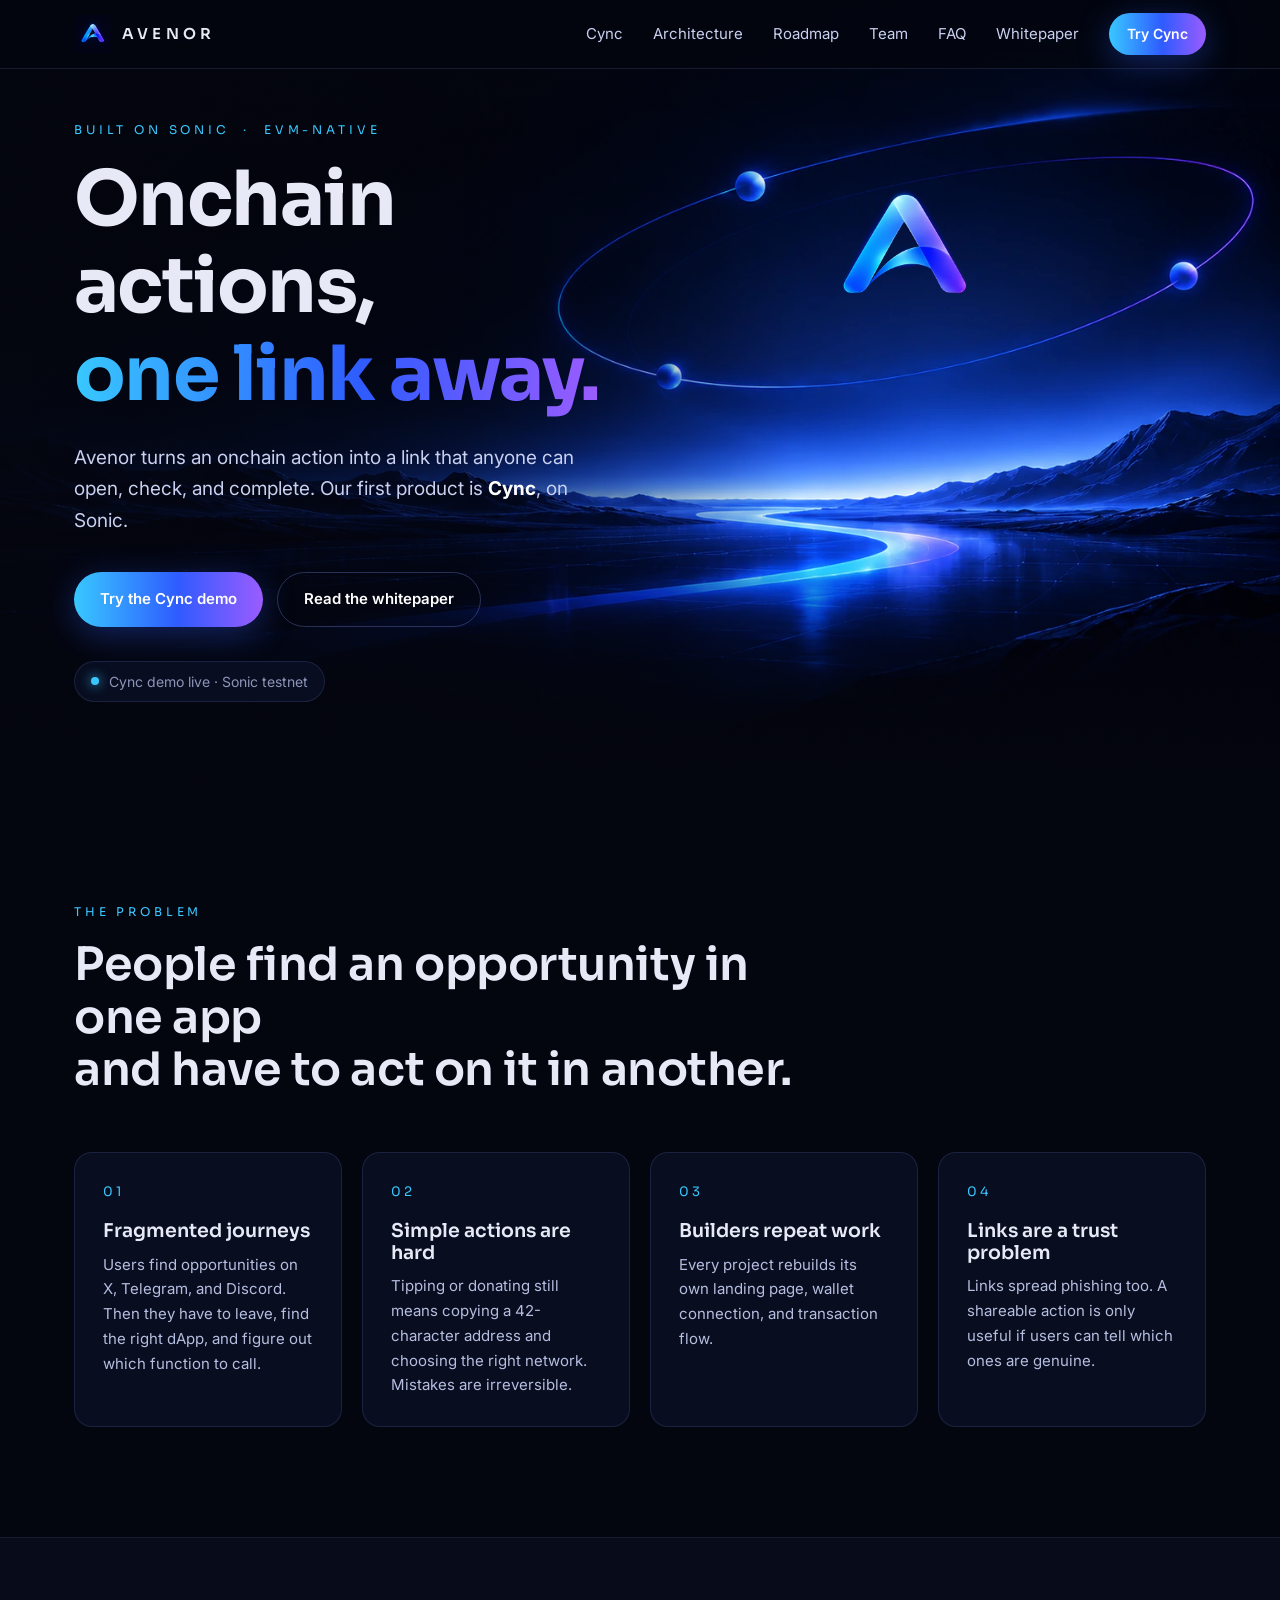
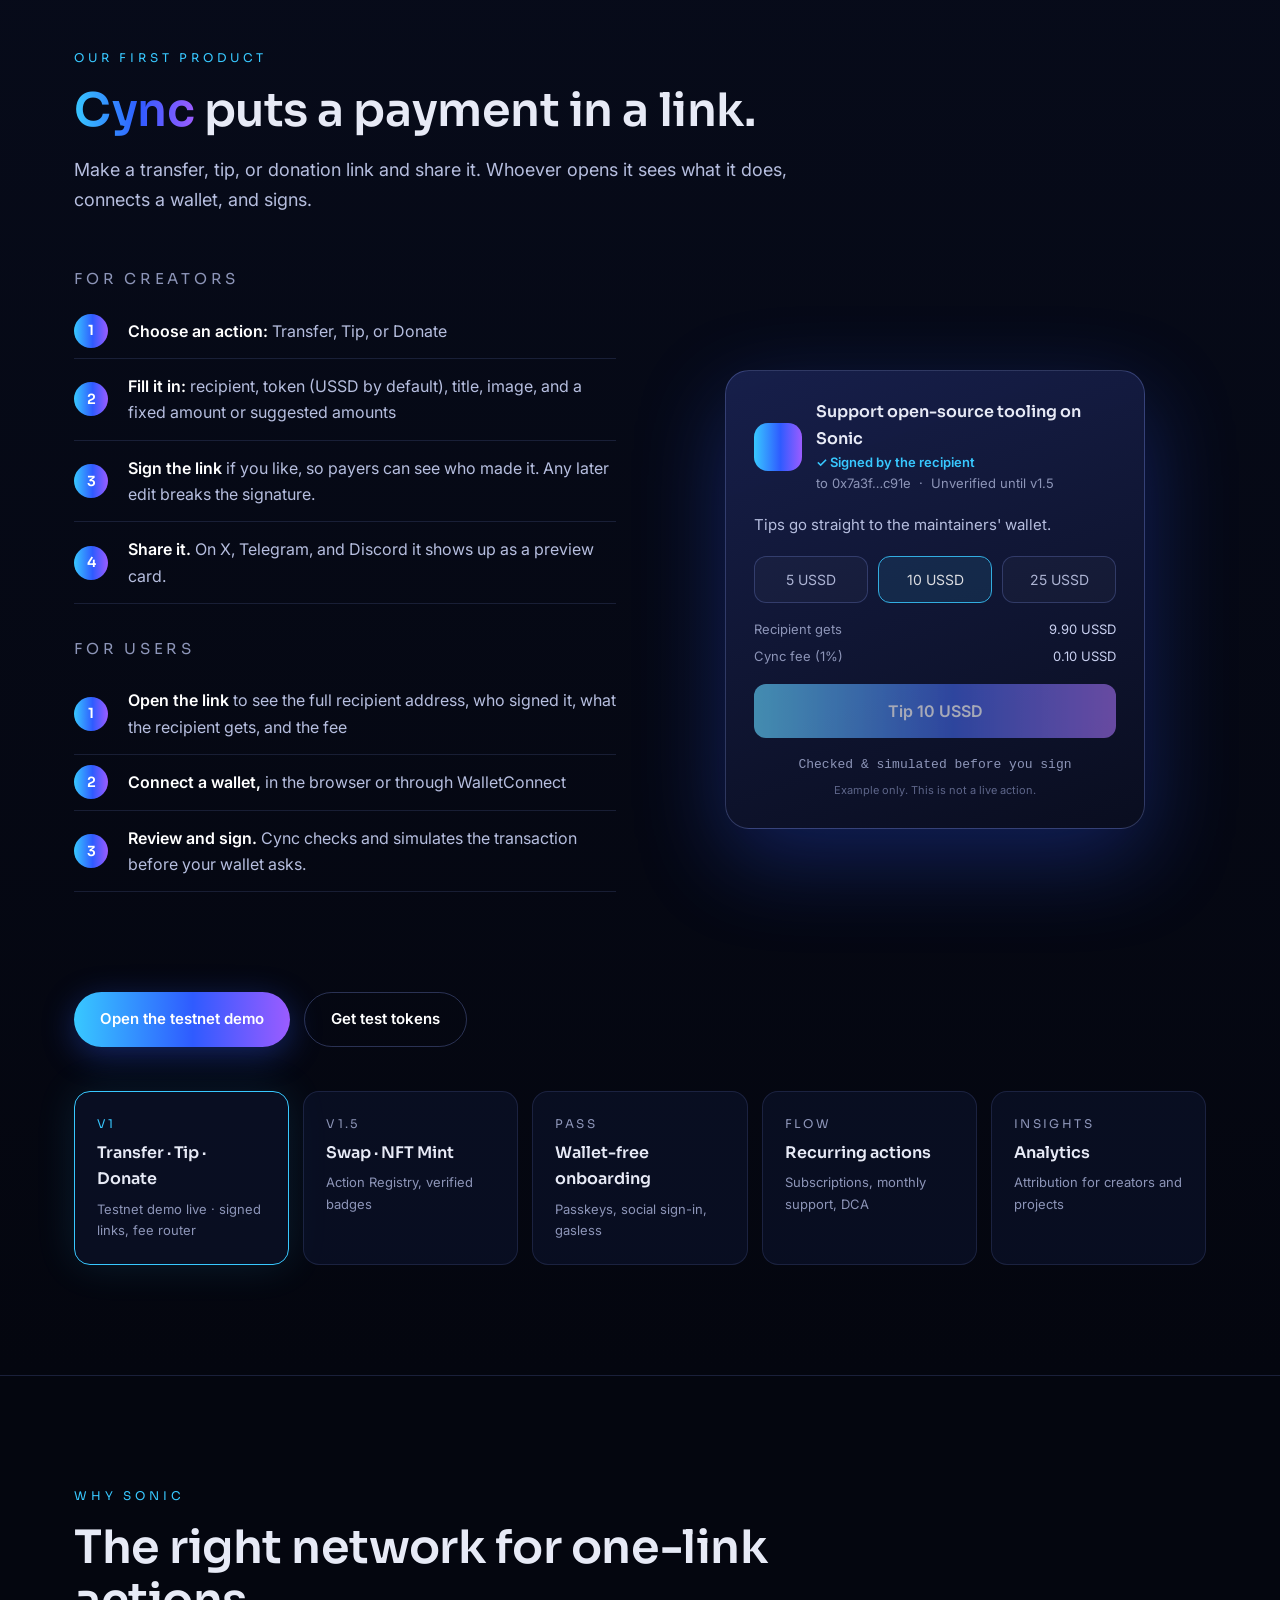
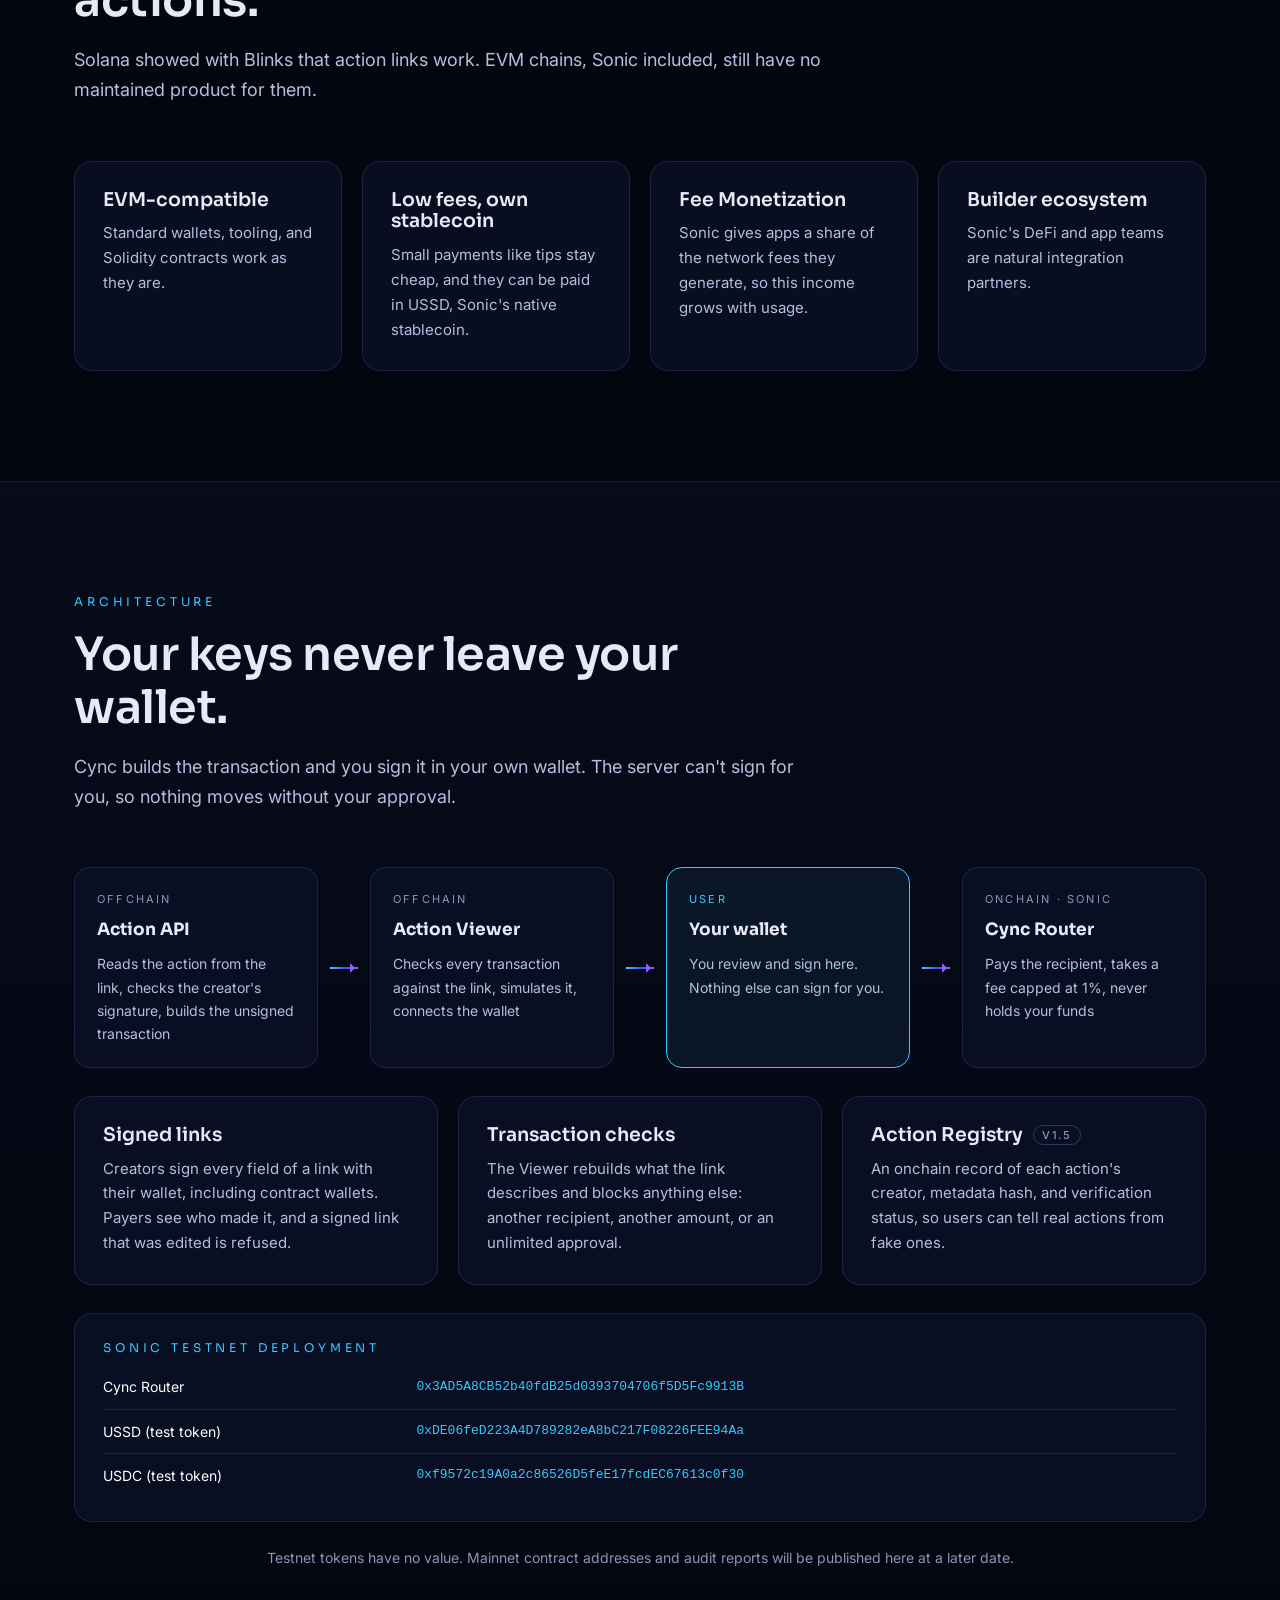
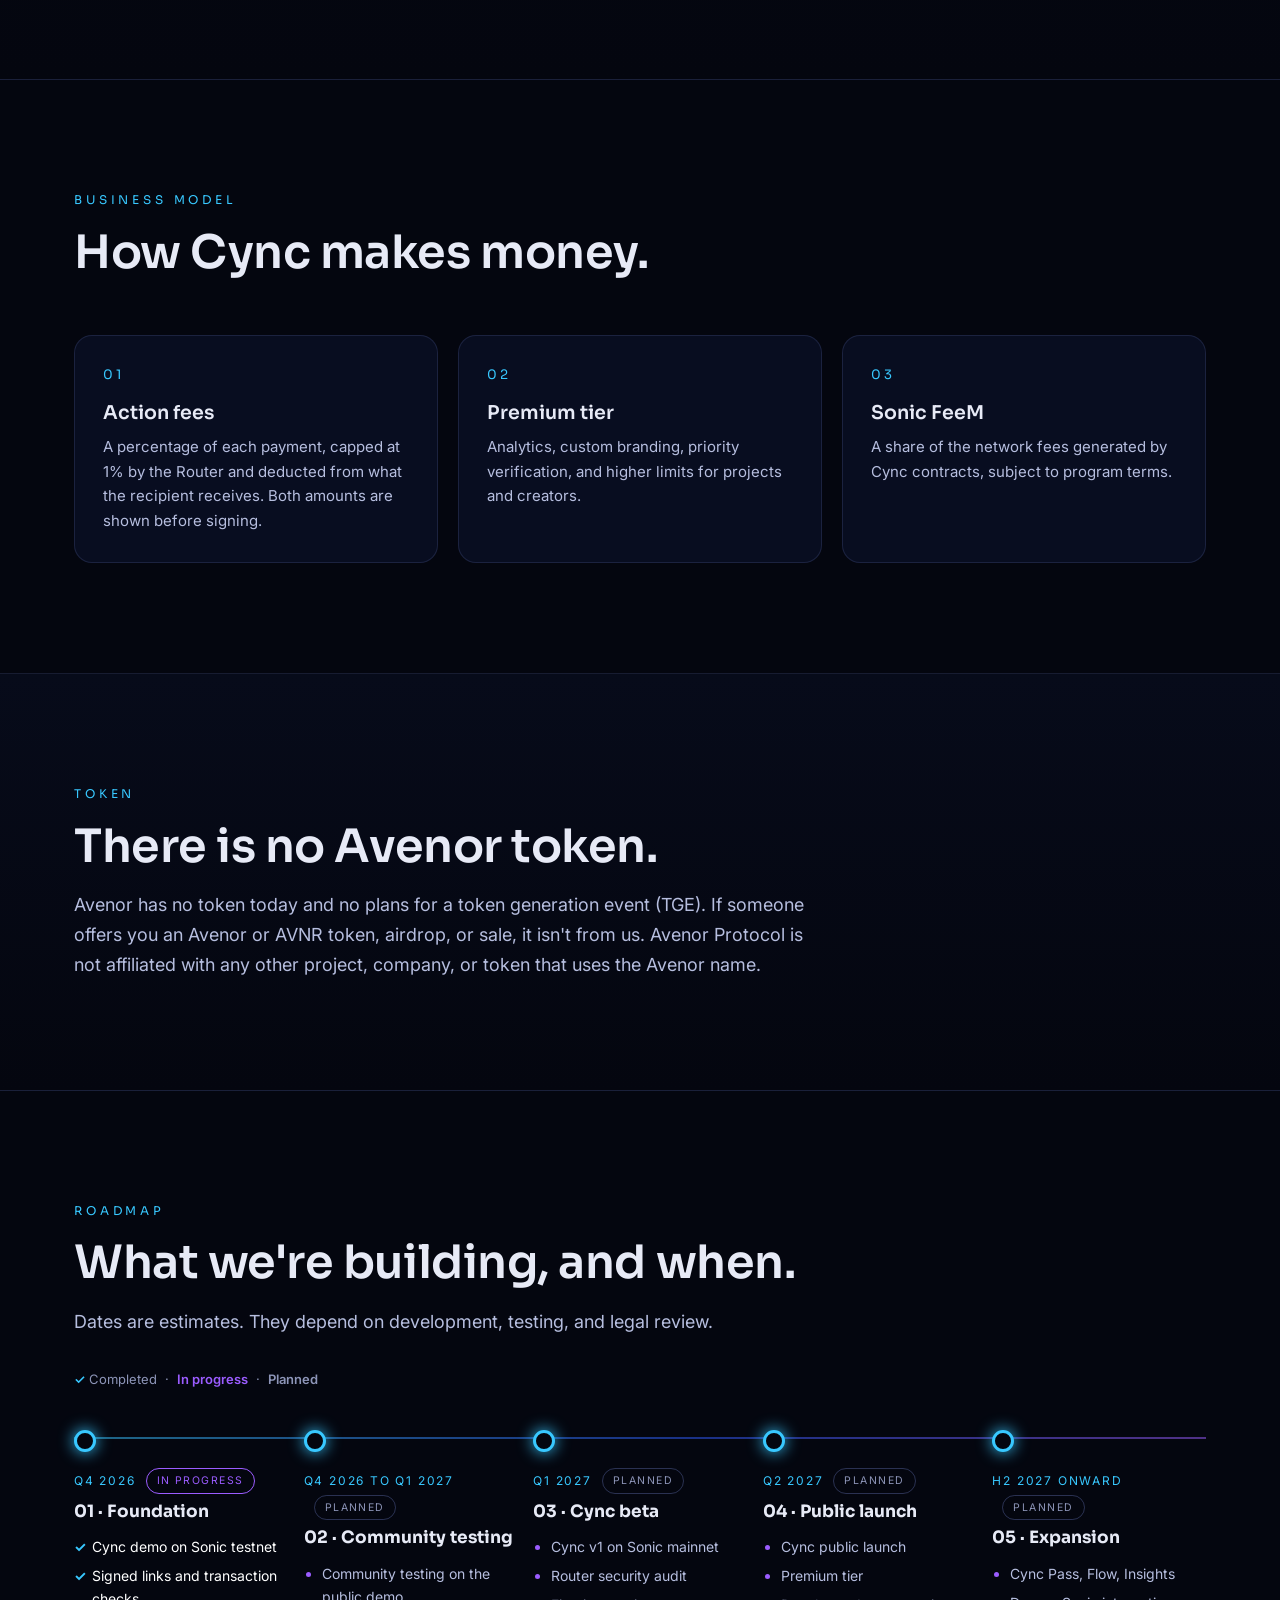
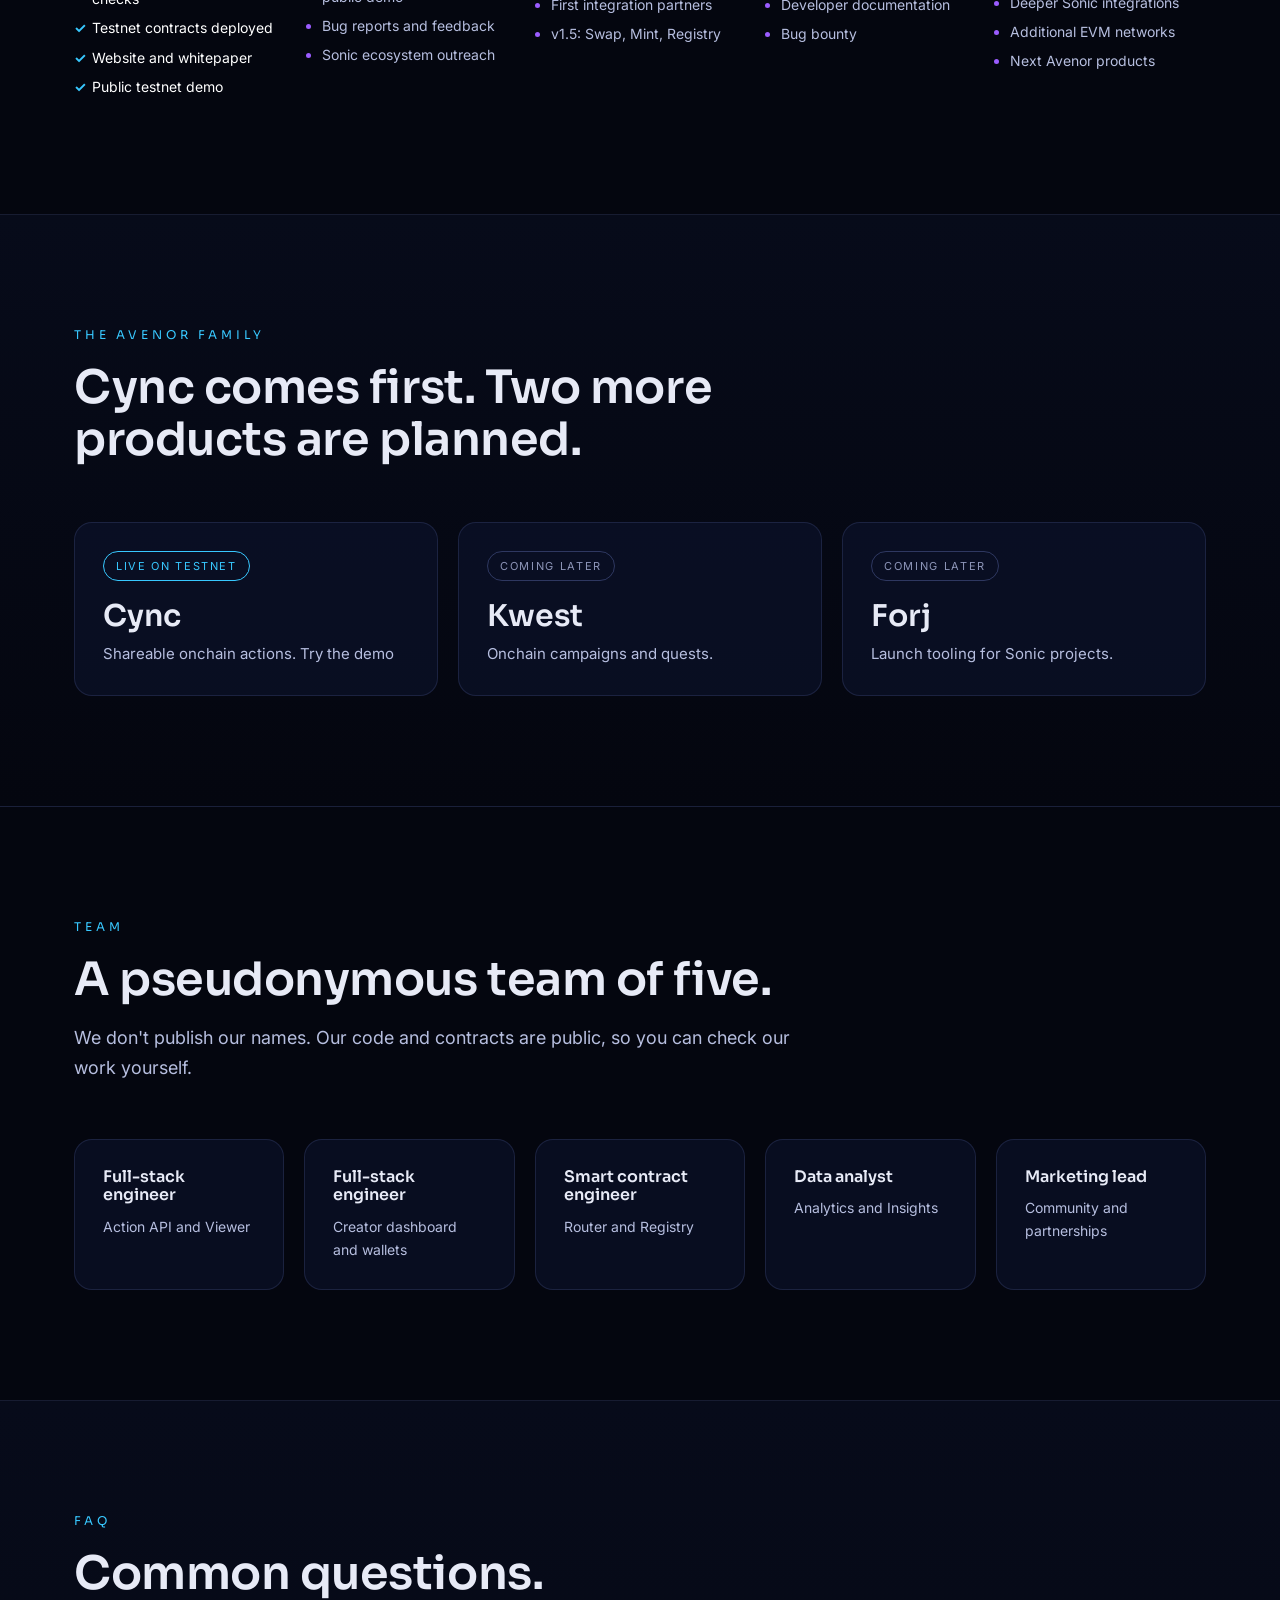
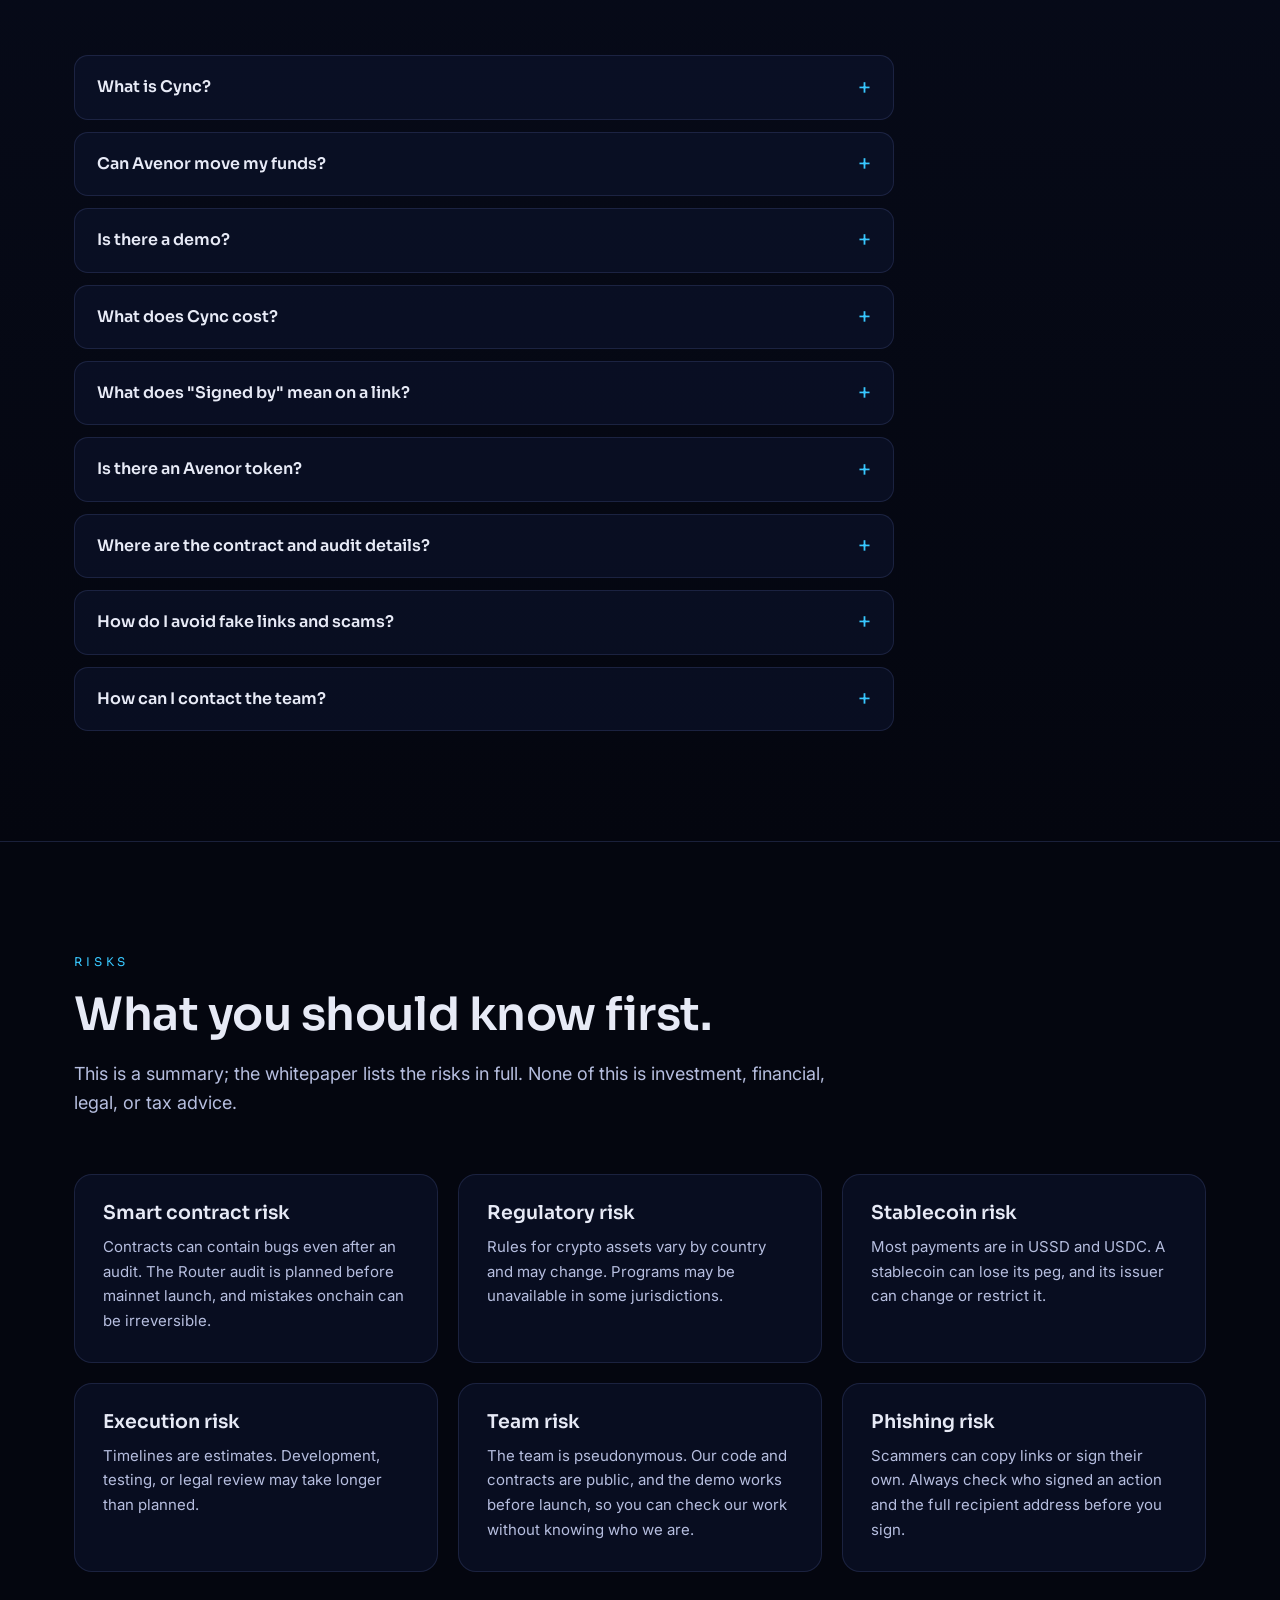
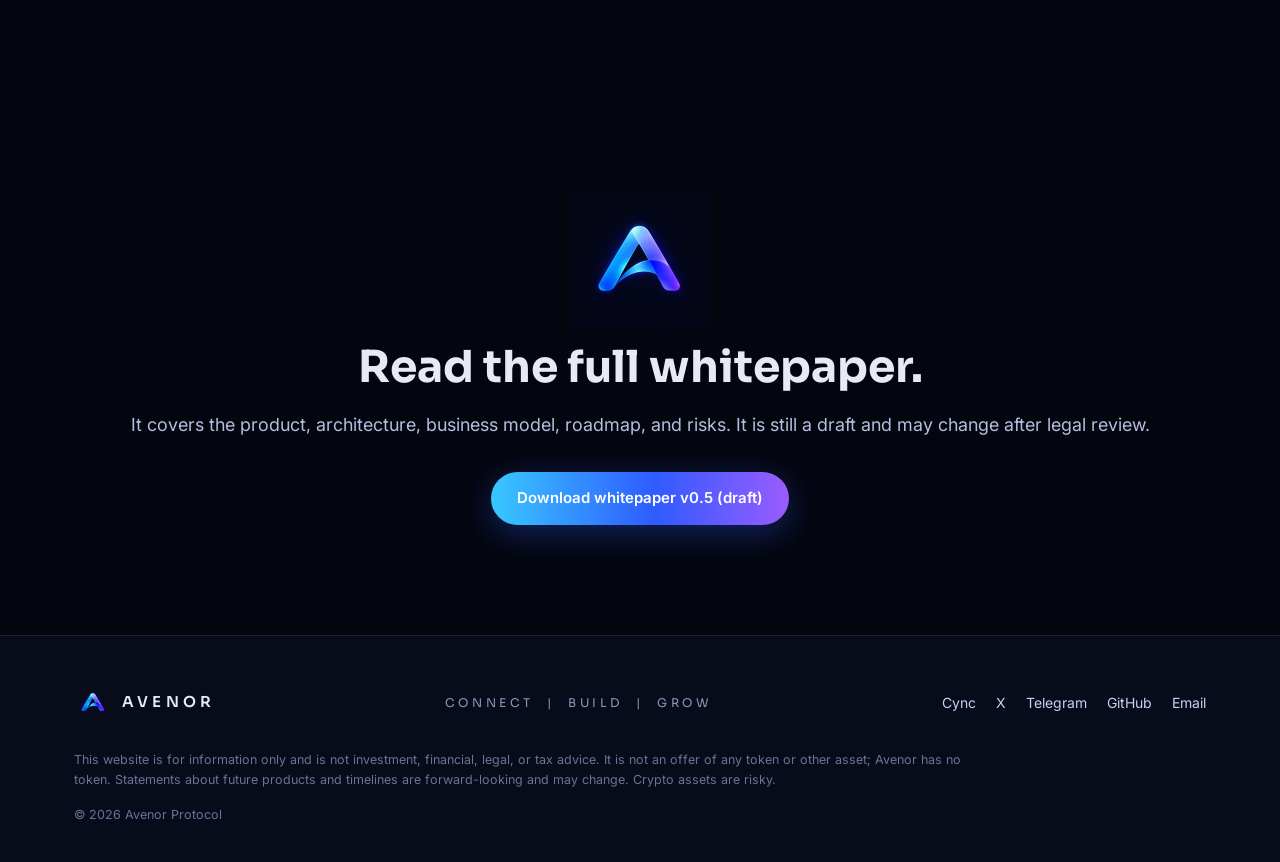
==== index.html @ 6eaa0ea2 "Initial commit" ====
<!doctype html>
<html lang="en">
<head>
<meta charset="utf-8">
<meta name="viewport" content="width=device-width, initial-scale=1">
<title>Avenor Protocol | Onchain actions, one link away</title>
<meta name="description" content="Avenor turns an onchain action into a link that anyone can open, check, and complete. Our first product is Cync, on Sonic.">
<meta property="og:title" content="Avenor Protocol">
<meta property="og:description" content="Onchain actions, one link away. Built on Sonic.">
<meta property="og:image" content="https://avenor-protocol.com/assets/og-banner.jpg">
<meta property="og:image:width" content="1600">
<meta property="og:image:height" content="613">
<meta property="og:url" content="https://avenor-protocol.com/">
<meta property="og:type" content="website">
<link rel="canonical" href="https://avenor-protocol.com/">
<meta name="twitter:card" content="summary_large_image">
<meta name="twitter:image" content="https://avenor-protocol.com/assets/og-banner.jpg">
<meta name="twitter:title" content="Avenor Protocol">
<meta name="twitter:description" content="Onchain actions, one link away. Built on Sonic.">
<meta name="theme-color" content="#04060f">
<!-- Custom domain: avenor-protocol.com (also set in CNAME, robots.txt and sitemap.xml). -->
<link rel="icon" type="image/png" href="assets/favicon.png">
<link rel="apple-touch-icon" href="assets/apple-touch-icon.png">
<link rel="preconnect" href="https://fonts.googleapis.com">
<link rel="preconnect" href="https://fonts.gstatic.com" crossorigin>
<link href="https://fonts.googleapis.com/css2?family=Sora:wght@300;400;600;700&family=Inter:wght@400;500;600&display=swap" rel="stylesheet">
<link rel="stylesheet" href="styles.css">
<script>document.documentElement.classList.add('js')</script>
</head>
<body>

<header class="nav">
  <div class="wrap nav-inner">
    <a href="#top" class="brand"><img src="assets/logo-sm.webp" alt="" width="38" height="38"><span>AVENOR</span></a>
    <button class="nav-toggle" aria-label="Menu" aria-expanded="false"><span></span><span></span></button>
    <nav class="nav-links">
      <a href="#cync">Cync</a>
      <a href="#architecture">Architecture</a>
      <a href="#roadmap">Roadmap</a>
      <a href="#team">Team</a>
      <a href="#faq">FAQ</a>
      <a href="assets/Avenor_Whitepaper_v0.5_DRAFT.pdf" target="_blank" rel="noopener">Whitepaper</a>
      <a href="https://cync.avenor-protocol.com" class="btn btn-sm" target="_blank" rel="noopener">Try Cync</a>
    </nav>
  </div>
</header>

<main id="top">

<!-- Hero -->
<section class="hero">
  <div class="hero-bg" aria-hidden="true">
    <img class="hero-img" src="assets/hero.webp" alt="" width="1672" height="941" fetchpriority="high" decoding="async">
    <img class="hero-logo" src="assets/logo.webp" alt="" width="600" height="600">
  </div>
  <div class="wrap hero-grid">
    <div class="hero-copy reveal">
      <div class="kicker">Built on Sonic &nbsp;·&nbsp; EVM-native</div>
      <h1>Onchain actions,<br><span class="grad">one link away.</span></h1>
      <p class="lead">Avenor turns an onchain action into a link that anyone can open, check, and complete. Our first product is <strong>Cync</strong>, on Sonic.</p>
      <div class="cta">
        <a href="https://cync.avenor-protocol.com" class="btn" target="_blank" rel="noopener">Try the Cync demo</a>
        <a href="assets/Avenor_Whitepaper_v0.5_DRAFT.pdf" class="btn btn-ghost" target="_blank" rel="noopener">Read the whitepaper</a>
      </div>
      <div class="status"><span class="dot"></span>Cync demo live · Sonic testnet</div>
    </div>
  </div>
</section>

<!-- Problem -->
<section class="section" id="problem">
  <div class="wrap">
    <div class="section-head reveal">
      <div class="kicker">The problem</div>
      <h2>People find an opportunity in one app<br>and have to act on it in another.</h2>
    </div>
    <div class="grid-4">
      <article class="card reveal"><div class="num">01</div><h3>Fragmented journeys</h3><p>Users find opportunities on X, Telegram, and Discord. Then they have to leave, find the right dApp, and figure out which function to call.</p></article>
      <article class="card reveal"><div class="num">02</div><h3>Simple actions are hard</h3><p>Tipping or donating still means copying a 42-character address and choosing the right network. Mistakes are irreversible.</p></article>
      <article class="card reveal"><div class="num">03</div><h3>Builders repeat work</h3><p>Every project rebuilds its own landing page, wallet connection, and transaction flow.</p></article>
      <article class="card reveal"><div class="num">04</div><h3>Links are a trust problem</h3><p>Links spread phishing too. A shareable action is only useful if users can tell which ones are genuine.</p></article>
    </div>
  </div>
</section>

<!-- Cync -->
<section class="section section-alt" id="cync">
  <div class="wrap">
    <div class="section-head reveal">
      <div class="kicker">Our first product</div>
      <h2><span class="grad">Cync</span> puts a payment in a link.</h2>
      <p class="sub">Make a transfer, tip, or donation link and share it. Whoever opens it sees what it does, connects a wallet, and signs.</p>
    </div>

    <div class="cync-grid">
      <div class="steps reveal">
        <h3 class="steps-title">For creators</h3>
        <ol>
          <li><b>Choose an action:</b> Transfer, Tip, or Donate</li>
          <li><b>Fill it in:</b> recipient, token (USSD by default), title, image, and a fixed amount or suggested amounts</li>
          <li><b>Sign the link</b> if you like, so payers can see who made it. Any later edit breaks the signature.</li>
          <li><b>Share it.</b> On X, Telegram, and Discord it shows up as a preview card.</li>
        </ol>
        <h3 class="steps-title">For users</h3>
        <ol>
          <li><b>Open the link</b> to see the full recipient address, who signed it, what the recipient gets, and the fee</li>
          <li><b>Connect a wallet,</b> in the browser or through WalletConnect</li>
          <li><b>Review and sign.</b> Cync checks and simulates the transaction before your wallet asks.</li>
        </ol>
      </div>

      <div class="action-card reveal" aria-label="Example Cync action">
        <div class="ac-top">
          <div class="ac-avatar"></div>
          <div><div class="ac-name">Support open-source tooling on Sonic</div><div class="ac-by"><span class="badge">✓ Signed by the recipient</span><br>to 0x7a3f…c91e &nbsp;·&nbsp; Unverified until v1.5</div></div>
        </div>
        <p class="ac-desc">Tips go straight to the maintainers' wallet.</p>
        <div class="ac-amounts"><button type="button" disabled>5 USSD</button><button type="button" class="on" disabled>10 USSD</button><button type="button" disabled>25 USSD</button></div>
        <dl class="ac-review"><dt>Recipient gets</dt><dd>9.90 USSD</dd><dt>Cync fee (1%)</dt><dd>0.10 USSD</dd></dl>
        <div class="ac-sign" aria-disabled="true">Tip 10 USSD</div>
        <div class="ac-link">Checked &amp; simulated before you sign</div>
        <div class="ac-note">Example only. This is not a live action.</div>
      </div>
    </div>

    <div class="cta reveal" style="margin:36px 0 44px">
      <a href="https://cync.avenor-protocol.com" class="btn" target="_blank" rel="noopener">Open the testnet demo</a>
      <a href="https://cync.avenor-protocol.com/faucet" class="btn btn-ghost" target="_blank" rel="noopener">Get test tokens</a>
    </div>

    <div class="phases reveal">
      <div class="phase now"><span>v1</span><b>Transfer · Tip · Donate</b><small>Testnet demo live · signed links, fee router</small></div>
      <div class="phase"><span>v1.5</span><b>Swap · NFT Mint</b><small>Action Registry, verified badges</small></div>
      <div class="phase"><span>Pass</span><b>Wallet-free onboarding</b><small>Passkeys, social sign-in, gasless</small></div>
      <div class="phase"><span>Flow</span><b>Recurring actions</b><small>Subscriptions, monthly support, DCA</small></div>
      <div class="phase"><span>Insights</span><b>Analytics</b><small>Attribution for creators and projects</small></div>
    </div>
  </div>
</section>

<!-- Why Sonic -->
<section class="section" id="sonic">
  <div class="wrap">
    <div class="section-head reveal">
      <div class="kicker">Why Sonic</div>
      <h2>The right network for one-link actions.</h2>
      <p class="sub">Solana showed with Blinks that action links work. EVM chains, Sonic included, still have no maintained product for them.</p>
    </div>
    <div class="grid-4">
      <article class="card reveal"><h3>EVM-compatible</h3><p>Standard wallets, tooling, and Solidity contracts work as they are.</p></article>
      <article class="card reveal"><h3>Low fees, own stablecoin</h3><p>Small payments like tips stay cheap, and they can be paid in USSD, Sonic's native stablecoin.</p></article>
      <article class="card reveal"><h3>Fee Monetization</h3><p>Sonic gives apps a share of the network fees they generate, so this income grows with usage.</p></article>
      <article class="card reveal"><h3>Builder ecosystem</h3><p>Sonic's DeFi and app teams are natural integration partners.</p></article>
    </div>
  </div>
</section>

<!-- Architecture -->
<section class="section section-alt" id="architecture">
  <div class="wrap">
    <div class="section-head reveal">
      <div class="kicker">Architecture</div>
      <h2>Your keys never leave your wallet.</h2>
      <p class="sub">Cync builds the transaction and you sign it in your own wallet. The server can't sign for you, so nothing moves without your approval.</p>
    </div>

    <div class="flow reveal">
      <div class="node"><small>Offchain</small><b>Action API</b><p>Reads the action from the link, checks the creator's signature, builds the unsigned transaction</p></div>
      <div class="arrow"></div>
      <div class="node"><small>Offchain</small><b>Action Viewer</b><p>Checks every transaction against the link, simulates it, connects the wallet</p></div>
      <div class="arrow"></div>
      <div class="node node-user"><small>User</small><b>Your wallet</b><p>You review and sign here. Nothing else can sign for you.</p></div>
      <div class="arrow"></div>
      <div class="node"><small>Onchain · Sonic</small><b>Cync Router</b><p>Pays the recipient, takes a fee capped at 1%, never holds your funds</p></div>
    </div>

    <div class="grid-3">
      <article class="card reveal"><h3>Signed links</h3><p>Creators sign every field of a link with their wallet, including contract wallets. Payers see who made it, and a signed link that was edited is refused.</p></article>
      <article class="card reveal"><h3>Transaction checks</h3><p>The Viewer rebuilds what the link describes and blocks anything else: another recipient, another amount, or an unlimited approval.</p></article>
      <article class="card reveal"><h3>Action Registry <small class="soon">v1.5</small></h3><p>An onchain record of each action's creator, metadata hash, and verification status, so users can tell real actions from fake ones.</p></article>
    </div>

    <div class="deploy reveal">
      <div class="kicker">Sonic testnet deployment</div>
      <table>
        <tbody>
          <tr><td>Cync Router</td><td><a href="https://testnet.sonicscan.org/address/0x3AD5A8CB52b40fdB25d0393704706f5D5Fc9913B" target="_blank" rel="noopener">0x3AD5A8CB52b40fdB25d0393704706f5D5Fc9913B</a></td></tr>
          <tr><td>USSD (test token)</td><td><a href="https://testnet.sonicscan.org/address/0xDE06feD223A4D789282eA8bC217F08226FEE94Aa" target="_blank" rel="noopener">0xDE06feD223A4D789282eA8bC217F08226FEE94Aa</a></td></tr>
          <tr><td>USDC (test token)</td><td><a href="https://testnet.sonicscan.org/address/0xf9572c19A0a2c86526D5feE17fcdEC67613c0f30" target="_blank" rel="noopener">0xf9572c19A0a2c86526D5feE17fcdEC67613c0f30</a></td></tr>
        </tbody>
      </table>
    </div>
    <p class="note reveal">Testnet tokens have no value. Mainnet contract addresses and audit reports will be published here at a later date.</p>
  </div>
</section>

<!-- Business model -->
<section class="section" id="model">
  <div class="wrap">
    <div class="section-head reveal">
      <div class="kicker">Business model</div>
      <h2>How Cync makes money.</h2>
    </div>
    <div class="grid-3">
      <article class="card reveal"><div class="num">01</div><h3>Action fees</h3><p>A percentage of each payment, capped at 1% by the Router and deducted from what the recipient receives. Both amounts are shown before signing.</p></article>
      <article class="card reveal"><div class="num">02</div><h3>Premium tier</h3><p>Analytics, custom branding, priority verification, and higher limits for projects and creators.</p></article>
      <article class="card reveal"><div class="num">03</div><h3>Sonic FeeM</h3><p>A share of the network fees generated by Cync contracts, subject to program terms.</p></article>
    </div>
  </div>
</section>

<!-- Token -->
<section class="section section-alt" id="token">
  <div class="wrap">
    <div class="section-head reveal">
      <div class="kicker">Token</div>
      <h2>There is no Avenor token.</h2>
      <p class="sub">Avenor has no token today and no plans for a token generation event (TGE). If someone offers you an Avenor or AVNR token, airdrop, or sale, it isn't from us. Avenor Protocol is not affiliated with any other project, company, or token that uses the Avenor name.</p>
    </div>
  </div>
</section>

<!-- Roadmap -->
<section class="section" id="roadmap">
  <div class="wrap">
    <div class="section-head reveal">
      <div class="kicker">Roadmap</div>
      <h2>What we're building, and when.</h2>
      <p class="sub">Dates are estimates. They depend on development, testing, and legal review.</p>
    </div>
    <p class="legend reveal"><b class="lg-done">✓</b> Completed &nbsp;·&nbsp; <b class="lg-active">In progress</b> &nbsp;·&nbsp; <b>Planned</b></p>
    <div class="timeline">
      <div class="tl reveal"><span class="tl-q">Q4 2026</span><span class="tl-state is-active">In progress</span><h3>01 · Foundation</h3><ul><li class="done">Cync demo on Sonic testnet<span class="sr"> (completed)</span></li><li class="done">Signed links and transaction checks<span class="sr"> (completed)</span></li><li class="done">Testnet contracts deployed<span class="sr"> (completed)</span></li><li class="done">Website and whitepaper<span class="sr"> (completed)</span></li><li class="done">Public testnet demo<span class="sr"> (completed)</span></li></ul></div>
      <div class="tl reveal"><span class="tl-q">Q4 2026 to Q1 2027</span><span class="tl-state">Planned</span><h3>02 · Community testing</h3><ul><li>Community testing on the public demo</li><li>Bug reports and feedback</li><li>Sonic ecosystem outreach</li></ul></div>
      <div class="tl reveal"><span class="tl-q">Q1 2027</span><span class="tl-state">Planned</span><h3>03 · Cync beta</h3><ul><li>Cync v1 on Sonic mainnet</li><li>Router security audit</li><li>First integration partners</li><li>v1.5: Swap, Mint, Registry</li></ul></div>
      <div class="tl reveal"><span class="tl-q">Q2 2027</span><span class="tl-state">Planned</span><h3>04 · Public launch</h3><ul><li>Cync public launch</li><li>Premium tier</li><li>Developer documentation</li><li>Bug bounty</li></ul></div>
      <div class="tl reveal"><span class="tl-q">H2 2027 onward</span><span class="tl-state">Planned</span><h3>05 · Expansion</h3><ul><li>Cync Pass, Flow, Insights</li><li>Deeper Sonic integrations</li><li>Additional EVM networks</li><li>Next Avenor products</li></ul></div>
    </div>
  </div>
</section>

<!-- Future products -->
<section class="section section-alt" id="products">
  <div class="wrap">
    <div class="section-head reveal">
      <div class="kicker">The Avenor family</div>
      <h2>Cync comes first. Two more products are planned.</h2>
    </div>
    <div class="grid-3">
      <article class="card product reveal"><span class="tag tag-live">Live on testnet</span><h3>Cync</h3><p>Shareable onchain actions. <a href="https://cync.avenor-protocol.com" target="_blank" rel="noopener">Try the demo</a></p></article>
      <article class="card product reveal"><span class="tag">Coming later</span><h3>Kwest</h3><p>Onchain campaigns and quests.</p></article>
      <article class="card product reveal"><span class="tag">Coming later</span><h3>Forj</h3><p>Launch tooling for Sonic projects.</p></article>
    </div>
  </div>
</section>

<!-- Team -->
<section class="section" id="team">
  <div class="wrap">
    <div class="section-head reveal">
      <div class="kicker">Team</div>
      <h2>A pseudonymous team of five.</h2>
      <p class="sub">We don't publish our names. Our code and contracts are public, so you can check our work yourself.</p>
    </div>
    <div class="grid-5">
      <article class="card role reveal"><h3>Full-stack engineer</h3><p>Action API and Viewer</p></article>
      <article class="card role reveal"><h3>Full-stack engineer</h3><p>Creator dashboard and wallets</p></article>
      <article class="card role reveal"><h3>Smart contract engineer</h3><p>Router and Registry</p></article>
      <article class="card role reveal"><h3>Data analyst</h3><p>Analytics and Insights</p></article>
      <article class="card role reveal"><h3>Marketing lead</h3><p>Community and partnerships</p></article>
    </div>
  </div>
</section>

<!-- FAQ -->
<section class="section section-alt" id="faq">
  <div class="wrap">
    <div class="section-head reveal">
      <div class="kicker">FAQ</div>
      <h2>Common questions.</h2>
    </div>
    <div class="faq reveal">
      <details><summary>What is Cync?</summary><p>Cync turns a transfer, tip, or donation into a single link. Whoever opens it sees what it does, connects a wallet, and signs.</p></details>
      <details><summary>Can Avenor move my funds?</summary><p>No. The Action API only builds an unsigned transaction. You sign it in your own wallet after reviewing it, and nothing else can sign for you. Always read what your wallet shows.</p></details>
      <details><summary>Is there a demo?</summary><p>Yes. The Cync demo is live on Sonic testnet at <a href="https://cync.avenor-protocol.com" target="_blank" rel="noopener">cync.avenor-protocol.com</a>. Get free test tokens from its <a href="https://cync.avenor-protocol.com/faucet" target="_blank" rel="noopener">faucet page</a>; you also need a little testnet S for gas. Testnet tokens have no real value.</p></details>
      <details><summary>What does Cync cost?</summary><p>A percentage of each payment, capped at 1% by the Cync Router. The payer pays the amount shown, and the fee comes out of what the recipient receives. You see both numbers before you sign. The testnet demo charges 1%, and we'll publish the mainnet rate before launch.</p></details>
      <details><summary>What does "Signed by" mean on a link?</summary><p>The creator signed the link with their wallet. You can see which address made it, and any edit to the link breaks the signature. It tells you who made the link, though, and nothing about whether they're trustworthy. Every link is marked "Unverified" until the Action Registry arrives in v1.5, so always check the recipient address.</p></details>
      <details><summary>Is there an Avenor token?</summary><p>No. Avenor has no token and no plans for a token generation event (TGE). Treat any token, airdrop, or sale that claims to be Avenor's as a scam.</p></details>
      <details><summary>Where are the contract and audit details?</summary><p>The testnet addresses are in the Architecture section above. We'll publish mainnet addresses and audit reports here once the contracts are deployed and audited.</p></details>
      <details><summary>How do I avoid fake links and scams?</summary><p>Only trust links shared from our official channels: this website (avenor-protocol.com), the Cync demo (cync.avenor-protocol.com), <a href="https://x.com/Avenor_Protocol" target="_blank" rel="noopener">X</a>, <a href="https://t.me/avenor_protocol" target="_blank" rel="noopener">Telegram</a>, and <a href="https://github.com/avenor-protocol" target="_blank" rel="noopener">GitHub</a>. We will never ask for your seed phrase or private keys.</p></details>
      <details><summary>How can I contact the team?</summary><p>Email <a href="mailto:avenor.protocol@gmail.com">avenor.protocol@gmail.com</a> or message us on Telegram.</p></details>
    </div>
  </div>
</section>

<!-- Risks -->
<section class="section" id="risks">
  <div class="wrap">
    <div class="section-head reveal">
      <div class="kicker">Risks</div>
      <h2>What you should know first.</h2>
      <p class="sub">This is a summary; the whitepaper lists the risks in full. None of this is investment, financial, legal, or tax advice.</p>
    </div>
    <div class="grid-3">
      <article class="card reveal"><h3>Smart contract risk</h3><p>Contracts can contain bugs even after an audit. The Router audit is planned before mainnet launch, and mistakes onchain can be irreversible.</p></article>
      <article class="card reveal"><h3>Regulatory risk</h3><p>Rules for crypto assets vary by country and may change. Programs may be unavailable in some jurisdictions.</p></article>
      <article class="card reveal"><h3>Stablecoin risk</h3><p>Most payments are in USSD and USDC. A stablecoin can lose its peg, and its issuer can change or restrict it.</p></article>
      <article class="card reveal"><h3>Execution risk</h3><p>Timelines are estimates. Development, testing, or legal review may take longer than planned.</p></article>
      <article class="card reveal"><h3>Team risk</h3><p>The team is pseudonymous. Our code and contracts are public, and the demo works before launch, so you can check our work without knowing who we are.</p></article>
      <article class="card reveal"><h3>Phishing risk</h3><p>Scammers can copy links or sign their own. Always check who signed an action and the full recipient address before you sign.</p></article>
    </div>
  </div>
</section>

<!-- CTA -->
<section class="section final">
  <div class="wrap final-inner reveal">
    <img src="assets/logo-sm.webp" alt="" width="140" height="140" loading="lazy">
    <h2>Read the full whitepaper.</h2>
    <p class="sub">It covers the product, architecture, business model, roadmap, and risks. It is still a draft and may change after legal review.</p>
    <a href="assets/Avenor_Whitepaper_v0.5_DRAFT.pdf" class="btn" target="_blank" rel="noopener">Download whitepaper v0.5 (draft)</a>
  </div>
</section>

</main>

<footer class="footer">
  <div class="wrap">
    <div class="foot-top">
      <a href="#top" class="brand"><img src="assets/logo-sm.webp" alt="" width="38" height="38" loading="lazy"><span>AVENOR</span></a>
      <div class="motto">CONNECT &nbsp;|&nbsp; BUILD &nbsp;|&nbsp; GROW</div>
      <div class="socials">
        <a href="https://cync.avenor-protocol.com" target="_blank" rel="noopener" aria-label="Cync demo">Cync</a>
        <a href="https://x.com/Avenor_Protocol" target="_blank" rel="noopener" aria-label="X (Twitter)">X</a>
        <a href="https://t.me/avenor_protocol" target="_blank" rel="noopener" aria-label="Telegram">Telegram</a>
        <a href="https://github.com/avenor-protocol" target="_blank" rel="noopener" aria-label="GitHub">GitHub</a>
        <a href="mailto:avenor.protocol@gmail.com" aria-label="Email">Email</a>
      </div>
    </div>
    <p class="legal">This website is for information only and is not investment, financial, legal, or tax advice. It is not an offer of any token or other asset; Avenor has no token. Statements about future products and timelines are forward-looking and may change. Crypto assets are risky.</p>
    <p class="copy">© 2026 Avenor Protocol</p>
  </div>
</footer>

<script src="main.js"></script>
</body>
</html>
---- styles.css ----
:root {
  --bg: #04060f;
  --bg-2: #070b1a;
  --panel: rgba(14, 20, 48, .55);
  --line: rgba(140, 160, 255, .14);
  --line-2: rgba(140, 160, 255, .28);
  --ink: #e7eaf6;
  --muted: #8d95b8;
  --cyan: #38c8ff;
  --blue: #2f5bff;
  --violet: #9b5cff;
  --grad: linear-gradient(90deg, var(--cyan), var(--blue) 55%, var(--violet));
  --radius: 18px;
  --wrap: 1180px;
}

* { box-sizing: border-box; }
html { scroll-behavior: smooth; }
body {
  margin: 0;
  background: var(--bg);
  color: var(--ink);
  font: 16px/1.65 Inter, "Segoe UI", system-ui, sans-serif;
  -webkit-font-smoothing: antialiased;
  overflow-x: hidden;
}
img { max-width: 100%; height: auto; display: block; }
a { color: inherit; text-decoration: none; }
h1, h2, h3 { font-family: Sora, Inter, sans-serif; line-height: 1.15; margin: 0; }
p { margin: 0; }

.wrap { max-width: var(--wrap); margin: 0 auto; padding: 0 24px; }
.grad { background: var(--grad); -webkit-background-clip: text; background-clip: text; color: transparent; }
.kicker { font-family: Sora, sans-serif; font-size: 12px; letter-spacing: .32em; text-transform: uppercase; color: var(--cyan); margin-bottom: 16px; }

/* Buttons */
.btn {
  display: inline-flex; align-items: center; justify-content: center;
  padding: 14px 26px; border-radius: 999px; font-weight: 600; font-size: 15px;
  background: var(--grad); color: #fff;
  box-shadow: 0 8px 32px rgba(47, 91, 255, .35);
  transition: transform .2s, box-shadow .2s;
}
.btn:hover { transform: translateY(-2px); box-shadow: 0 12px 40px rgba(47, 91, 255, .5); }
.btn-ghost { background: transparent; border: 1px solid var(--line-2); box-shadow: none; }
.btn-ghost:hover { border-color: var(--cyan); box-shadow: none; }
.btn-sm { padding: 9px 18px; font-size: 14px; }

/* Nav */
.nav {
  position: fixed; inset: 0 0 auto; z-index: 50;
  background: rgba(4, 6, 15, .7); backdrop-filter: blur(14px); -webkit-backdrop-filter: blur(14px);
  border-bottom: 1px solid var(--line);
}
.nav-inner { display: flex; align-items: center; justify-content: space-between; height: 68px; }
.brand { display: flex; align-items: center; gap: 10px; font-family: Sora, sans-serif; font-weight: 600; letter-spacing: .28em; font-size: 15px; }
.brand img { width: 38px; height: 38px; mix-blend-mode: lighten; }
.nav-links { display: flex; align-items: center; gap: 30px; font-size: 15px; color: #c9d0f0; }
.nav-links a:not(.btn):hover { color: #fff; }
.nav-toggle { display: none; background: none; border: 0; padding: 8px; cursor: pointer; }
.nav-toggle span { display: block; width: 24px; height: 2px; background: #fff; margin: 6px 0; transition: .2s; }

/* Hero */
.hero { position: relative; display: flex; align-items: center; min-height: clamp(640px, 56.25vw, 900px); padding: 120px 0 90px; overflow: hidden; background: var(--bg); }
/* Full-bleed background art: 16:9 box anchored right, never narrower than the hero */
.hero-bg { position: absolute; top: 0; right: 0; height: 100%; min-width: 100%; aspect-ratio: 16 / 9; }
.hero-img { width: 100%; height: 100%; object-fit: cover; object-position: right top; }
/* Logo sits in the centre of the orbit drawn in the artwork */
.hero-logo { position: absolute; left: 73.4%; top: 31.5%; width: 15%; transform: translate(-50%, -50%); mix-blend-mode: lighten; animation: float 6s ease-in-out infinite; }
/* Darken the left for readable text; fade the bottom into the page */
.hero::after {
  content: ""; position: absolute; inset: 0; pointer-events: none;
  background:
    linear-gradient(90deg, rgba(4, 6, 15, .88) 0, rgba(4, 6, 15, .55) 36%, rgba(4, 6, 15, 0) 62%),
    linear-gradient(180deg, rgba(4, 6, 15, .6) 0, rgba(4, 6, 15, 0) 20%, rgba(4, 6, 15, 0) 72%, var(--bg) 100%);
}
.hero-grid { position: relative; z-index: 1; width: 100%; display: grid; grid-template-columns: minmax(0, 620px); }
.hero h1 { font-size: clamp(42px, 6.2vw, 76px); font-weight: 700; letter-spacing: -.02em; }
.lead { margin-top: 24px; font-size: 19px; color: #c9d0f0; max-width: 540px; }
.lead strong { color: #fff; }
.cta { display: flex; flex-wrap: wrap; gap: 14px; margin-top: 36px; }
.status { display: inline-flex; align-items: center; gap: 10px; margin-top: 34px; font-size: 14px; color: var(--muted); border: 1px solid var(--line); border-radius: 999px; padding: 8px 16px; background: var(--panel); }
.dot { width: 8px; height: 8px; border-radius: 50%; background: var(--cyan); box-shadow: 0 0 12px var(--cyan); animation: pulse 2s infinite; }
@keyframes pulse { 50% { opacity: .35; } }

@keyframes float { 50% { transform: translate(-50%, calc(-50% - 10px)); } }

/* Sections */
.section { padding: 110px 0; position: relative; }
.section-alt { background: linear-gradient(180deg, var(--bg-2), var(--bg)); border-top: 1px solid var(--line); border-bottom: 1px solid var(--line); }
.section-head { max-width: 760px; margin-bottom: 56px; }
.section-head h2 { font-size: clamp(30px, 4vw, 46px); font-weight: 600; letter-spacing: -.01em; }
.sub { margin-top: 18px; font-size: 18px; color: #b6bedf; }

.grid-3, .grid-4, .grid-5 { display: grid; gap: 20px; }
.grid-3 { grid-template-columns: repeat(3, 1fr); }
.grid-4 { grid-template-columns: repeat(4, 1fr); }
.grid-5 { grid-template-columns: repeat(5, 1fr); }

.card {
  background: var(--panel); border: 1px solid var(--line); border-radius: var(--radius);
  padding: 28px; transition: border-color .25s, transform .25s;
}
.card:hover { border-color: var(--line-2); transform: translateY(-3px); }
.card h3 { font-size: 19px; font-weight: 600; margin-bottom: 10px; }
.card p { color: #b6bedf; font-size: 15px; }
.num { font-family: Sora, sans-serif; font-size: 13px; color: var(--cyan); letter-spacing: .2em; margin-bottom: 18px; }

/* Cync */
.cync-grid { display: grid; grid-template-columns: 1fr 1fr; gap: 48px; align-items: center; margin-bottom: 64px; }
.steps-title { font-size: 15px; letter-spacing: .25em; text-transform: uppercase; color: var(--muted); margin: 0 0 16px; font-weight: 400; }
.steps ol { list-style: none; counter-reset: s; padding: 0; margin: 0 0 36px; }
.steps li { counter-increment: s; position: relative; padding: 14px 0 14px 54px; border-bottom: 1px solid var(--line); color: #b6bedf; }
.steps li b { color: #fff; font-weight: 600; }
.steps li::before {
  content: counter(s); position: absolute; left: 0; top: 50%; transform: translateY(-50%);
  width: 34px; height: 34px; border-radius: 50%; display: grid; place-items: center;
  font-family: Sora, sans-serif; font-size: 14px; font-weight: 600; background: var(--grad); color: #fff;
}

.action-card {
  max-width: 420px; margin: 0 auto; width: 100%; padding: 28px; border-radius: 24px;
  background: linear-gradient(160deg, rgba(25, 34, 80, .9), rgba(10, 14, 32, .95));
  border: 1px solid var(--line-2); box-shadow: 0 30px 90px rgba(47, 91, 255, .3);
}
.ac-top { display: flex; gap: 14px; align-items: center; }
.ac-avatar { flex: none; width: 48px; height: 48px; border-radius: 14px; background: var(--grad); }
.ac-name { font-family: Sora, sans-serif; font-weight: 600; }
.ac-by { font-size: 13px; color: var(--muted); }
.badge { color: var(--cyan); font-weight: 600; }
.ac-desc { margin: 18px 0; color: #b6bedf; font-size: 15px; }
.ac-amounts { display: grid; grid-template-columns: repeat(3, 1fr); gap: 10px; }
.ac-amounts button { font: inherit; font-size: 14px; color: #c9d0f0; padding: 11px 0; border-radius: 12px; border: 1px solid var(--line-2); background: rgba(255, 255, 255, .03); cursor: default; }
.ac-amounts .on { border-color: var(--cyan); color: #fff; background: rgba(56, 200, 255, .12); }
.ac-review { display: grid; grid-template-columns: 1fr auto; gap: 6px 12px; margin: 16px 0 0; font-size: 13px; }
.ac-review dt { color: var(--muted); }
.ac-review dd { margin: 0; color: #c9d0f0; text-align: right; }
.ac-sign { margin-top: 16px; text-align: center; padding: 14px; border-radius: 12px; background: var(--grad); font-weight: 600; }
.ac-link { margin-top: 16px; font-size: 13px; color: var(--muted); text-align: center; font-family: ui-monospace, Consolas, monospace; }
.ac-note { margin-top: 6px; font-size: 11px; color: #5d6589; text-align: center; }

.phases { display: grid; grid-template-columns: repeat(5, 1fr); gap: 14px; }
.phase { padding: 22px; border-radius: 16px; border: 1px solid var(--line); background: var(--panel); display: flex; flex-direction: column; gap: 6px; }
.phase span { font-family: Sora, sans-serif; font-size: 12px; letter-spacing: .2em; text-transform: uppercase; color: var(--muted); }
.phase b { font-family: Sora, sans-serif; font-size: 16px; font-weight: 600; }
.phase small { color: var(--muted); font-size: 13px; }
.phase.now { border-color: var(--cyan); box-shadow: 0 0 40px rgba(56, 200, 255, .12); }
.phase.now span { color: var(--cyan); }

/* Architecture */
.flow { display: grid; grid-template-columns: 1fr auto 1fr auto 1fr auto 1fr; align-items: stretch; gap: 12px; margin-bottom: 28px; }
.node { padding: 22px; border-radius: 16px; border: 1px solid var(--line); background: var(--panel); }
.node small { display: block; font-size: 11px; letter-spacing: .2em; text-transform: uppercase; color: var(--muted); margin-bottom: 8px; }
.node b { display: block; font-family: Sora, sans-serif; font-size: 17px; margin-bottom: 8px; }
.node p { font-size: 14px; color: #b6bedf; }
.node-user { border-color: var(--cyan); background: rgba(56, 200, 255, .07); }
.node-user small { color: var(--cyan); }
.arrow { align-self: center; width: 28px; height: 2px; background: var(--grad); position: relative; }
.arrow::after { content: ""; position: absolute; right: -2px; top: -4px; border: 5px solid transparent; border-left-color: var(--violet); }

.soon { font-family: Inter, sans-serif; font-size: 11px; font-weight: 500; letter-spacing: .15em; text-transform: uppercase; color: var(--muted); border: 1px solid var(--line-2); border-radius: 999px; padding: 2px 8px; margin-left: 6px; vertical-align: middle; }

/* Testnet deployment */
.deploy { margin-top: 28px; padding: 24px 28px; border-radius: var(--radius); border: 1px solid var(--line); background: var(--panel); }
.deploy .kicker { margin-bottom: 8px; }
.deploy table { width: 100%; border-collapse: collapse; font-size: 14px; }
.deploy td { padding: 10px 16px 10px 0; border-bottom: 1px solid var(--line); color: #b6bedf; }
.deploy tr:last-child td { border-bottom: 0; }
.deploy td:first-child { color: #fff; white-space: nowrap; }
.deploy td:last-child { padding-right: 0; font-family: ui-monospace, Consolas, monospace; font-size: 13px; overflow-wrap: anywhere; }
.deploy a { color: var(--cyan); }
.deploy a:hover { text-decoration: underline; text-underline-offset: 3px; }

/* Token notice */
#token .section-head { margin-bottom: 0; }

/* Roadmap */
.timeline { display: grid; grid-template-columns: repeat(5, 1fr); gap: 16px; position: relative; }
.timeline::before { content: ""; position: absolute; left: 0; right: 0; top: 11px; height: 2px; background: var(--grad); opacity: .5; }
.tl { position: relative; padding-top: 40px; }
.tl::before { content: ""; position: absolute; top: 4px; left: 0; width: 16px; height: 16px; border-radius: 50%; background: var(--bg); border: 3px solid var(--cyan); box-shadow: 0 0 16px var(--cyan); }
.tl-q { font-size: 12px; letter-spacing: .15em; color: var(--cyan); text-transform: uppercase; }
.tl h3 { font-size: 17px; margin: 8px 0 14px; }
.tl ul { margin: 0; padding-left: 18px; color: #b6bedf; font-size: 14px; }
.tl li { margin-bottom: 6px; }
.tl li::marker { color: var(--violet); }

/* Products */
.product h3 { font-size: 30px; margin: 18px 0 8px; }
.tag { display: inline-block; font-size: 11px; letter-spacing: .15em; text-transform: uppercase; padding: 5px 12px; border-radius: 999px; border: 1px solid var(--line-2); color: var(--muted); }
.tag-live { color: var(--cyan); border-color: var(--cyan); }

/* Team */
.role h3 { font-size: 16px; }
.role p { font-size: 14px; }

/* Final CTA */
.final { text-align: center; }
.final-inner { display: flex; flex-direction: column; align-items: center; }
.final img { width: 140px; mix-blend-mode: lighten; margin-bottom: 10px; }
.final h2 { font-size: clamp(30px, 4vw, 44px); }
.final .btn { margin-top: 32px; }

/* Footer */
.footer { border-top: 1px solid var(--line); padding: 48px 0 36px; background: var(--bg-2); }
.foot-top { display: flex; align-items: center; justify-content: space-between; gap: 24px; flex-wrap: wrap; margin-bottom: 28px; }
.motto { font-family: Sora, sans-serif; letter-spacing: .3em; font-size: 12px; color: var(--muted); }
.socials { display: flex; gap: 20px; font-size: 14px; color: #c9d0f0; }
.socials a:hover { color: var(--cyan); }
.legal { font-size: 12.5px; color: #6b7397; max-width: 900px; }
.copy { margin-top: 14px; font-size: 12.5px; color: #6b7397; }

/* Reveal on scroll (only when JS is running) */
.js .reveal { opacity: 0; transform: translateY(24px); transition: opacity .7s ease, transform .7s ease; }
.js .reveal.in { opacity: 1; transform: none; }
@media (prefers-reduced-motion: reduce) {
  .js .reveal { opacity: 1; transform: none; transition: none; }
  .hero-logo, .dot { animation: none; }
  html { scroll-behavior: auto; }
}

/* Responsive */
@media (max-width: 1024px) {
  .grid-4 { grid-template-columns: repeat(2, 1fr); }
  .grid-5 { grid-template-columns: repeat(3, 1fr); }
  .phases { grid-template-columns: repeat(3, 1fr); }
  .timeline { grid-template-columns: 1fr; gap: 0; }
  .timeline::before { left: 7px; right: auto; top: 0; bottom: 0; width: 2px; height: auto; background: linear-gradient(180deg, var(--cyan), var(--violet)); }
  .tl { padding: 0 0 32px 40px; }
  .tl::before { top: 2px; }
  .flow { grid-template-columns: 1fr; }
  .arrow { width: 2px; height: 22px; justify-self: center; background: linear-gradient(180deg, var(--cyan), var(--violet)); }
  .arrow::after { right: -4px; top: auto; bottom: -8px; border-left-color: transparent; border-top-color: var(--violet); }
}

@media (max-width: 820px) {
  .nav-toggle { display: block; }
  .nav-links {
    position: absolute; top: 68px; left: 0; right: 0; flex-direction: column; align-items: stretch; gap: 0;
    background: rgba(4, 6, 15, .97); border-bottom: 1px solid var(--line); padding: 8px 24px 24px;
    display: none;
  }
  .nav-links a { padding: 14px 0; border-bottom: 1px solid var(--line); }
  .nav-links .btn { margin-top: 16px; border: 0; }
  .nav.open .nav-links { display: flex; }
  .nav.open .nav-toggle span:first-child { transform: translateY(4px) rotate(45deg); }
  .nav.open .nav-toggle span:last-child { transform: translateY(-4px) rotate(-45deg); }

  .hero { display: flex; flex-direction: column; align-items: stretch; min-height: 0; padding: 100px 0 0; }
  .hero::after { display: none; }
  .hero-grid, .cync-grid { grid-template-columns: 1fr; }
  .hero-bg { position: relative; order: 2; height: auto; width: 100%; min-width: 0; margin-top: 28px; }
  .hero-bg::after { content: ""; position: absolute; inset: 0; background: linear-gradient(180deg, var(--bg) 0, rgba(4, 6, 15, 0) 28%, rgba(4, 6, 15, 0) 70%, var(--bg) 100%); }
  .hero-logo { width: 20%; z-index: 1; }
  .grid-3 { grid-template-columns: 1fr; }
  .grid-5 { grid-template-columns: repeat(2, 1fr); }
  .phases { grid-template-columns: 1fr 1fr; }
  .section { padding: 80px 0; }
  .deploy { padding: 20px; }
  .deploy td { display: block; padding: 0; border: 0; }
  .deploy tr { display: block; padding: 10px 0; border-bottom: 1px solid var(--line); }
  .deploy tr:last-child { border-bottom: 0; }
}

@media (max-width: 520px) {
  .wrap { padding: 0 16px; }
  .grid-4, .grid-5, .phases { grid-template-columns: 1fr; }
  .lead, .sub { font-size: 16px; }
}

/* ---- Additions: disabled example, roadmap status, FAQ, risks ---- */
.sr { position: absolute; width: 1px; height: 1px; overflow: hidden; clip: rect(0 0 0 0); white-space: nowrap; }
.note { margin-top: 24px; font-size: 14px; color: var(--muted); text-align: center; }

/* Example card is a preview only */
.action-card { user-select: none; }
.ac-amounts button:disabled { cursor: not-allowed; opacity: .85; }
.ac-sign[aria-disabled="true"] { cursor: not-allowed; opacity: .7; filter: saturate(.7); }

/* Roadmap status */
.legend { margin: -24px 0 36px; font-size: 13px; color: var(--muted); }
.legend b { font-weight: 600; }
.lg-done { color: var(--cyan); }
.lg-active { color: var(--violet); }
.tl-state { display: inline-block; margin-left: 10px; font-size: 10.5px; letter-spacing: .14em; text-transform: uppercase; padding: 3px 10px; border-radius: 999px; border: 1px solid var(--line-2); color: var(--muted); vertical-align: middle; }
.tl-state.is-active { color: var(--violet); border-color: var(--violet); }
.tl li.done { list-style: none; position: relative; margin-left: -18px; padding-left: 18px; color: #fff; }
.tl li.done::before { content: "✓"; position: absolute; left: 0; color: var(--cyan); font-weight: 700; }

/* FAQ */
.faq { max-width: 820px; display: grid; gap: 12px; }
.faq details { background: var(--panel); border: 1px solid var(--line); border-radius: 14px; padding: 0 22px; transition: border-color .25s; }
.faq details[open] { border-color: var(--line-2); }
.faq summary { cursor: pointer; list-style: none; padding: 18px 28px 18px 0; font-family: Sora, sans-serif; font-weight: 600; font-size: 16px; position: relative; }
.faq summary::-webkit-details-marker { display: none; }
.faq summary::after { content: "+"; position: absolute; right: 0; top: 50%; transform: translateY(-50%); color: var(--cyan); font-size: 22px; font-weight: 400; }
.faq details[open] summary::after { content: "\2212"; }
.faq summary:focus-visible { outline: 2px solid var(--cyan); outline-offset: 4px; border-radius: 6px; }
.faq details p { padding: 0 0 20px; color: #b6bedf; font-size: 15px; }
.faq details a { color: var(--cyan); text-decoration: underline; text-underline-offset: 3px; }

@media (max-width: 820px) { .legend { margin-top: -16px; } }
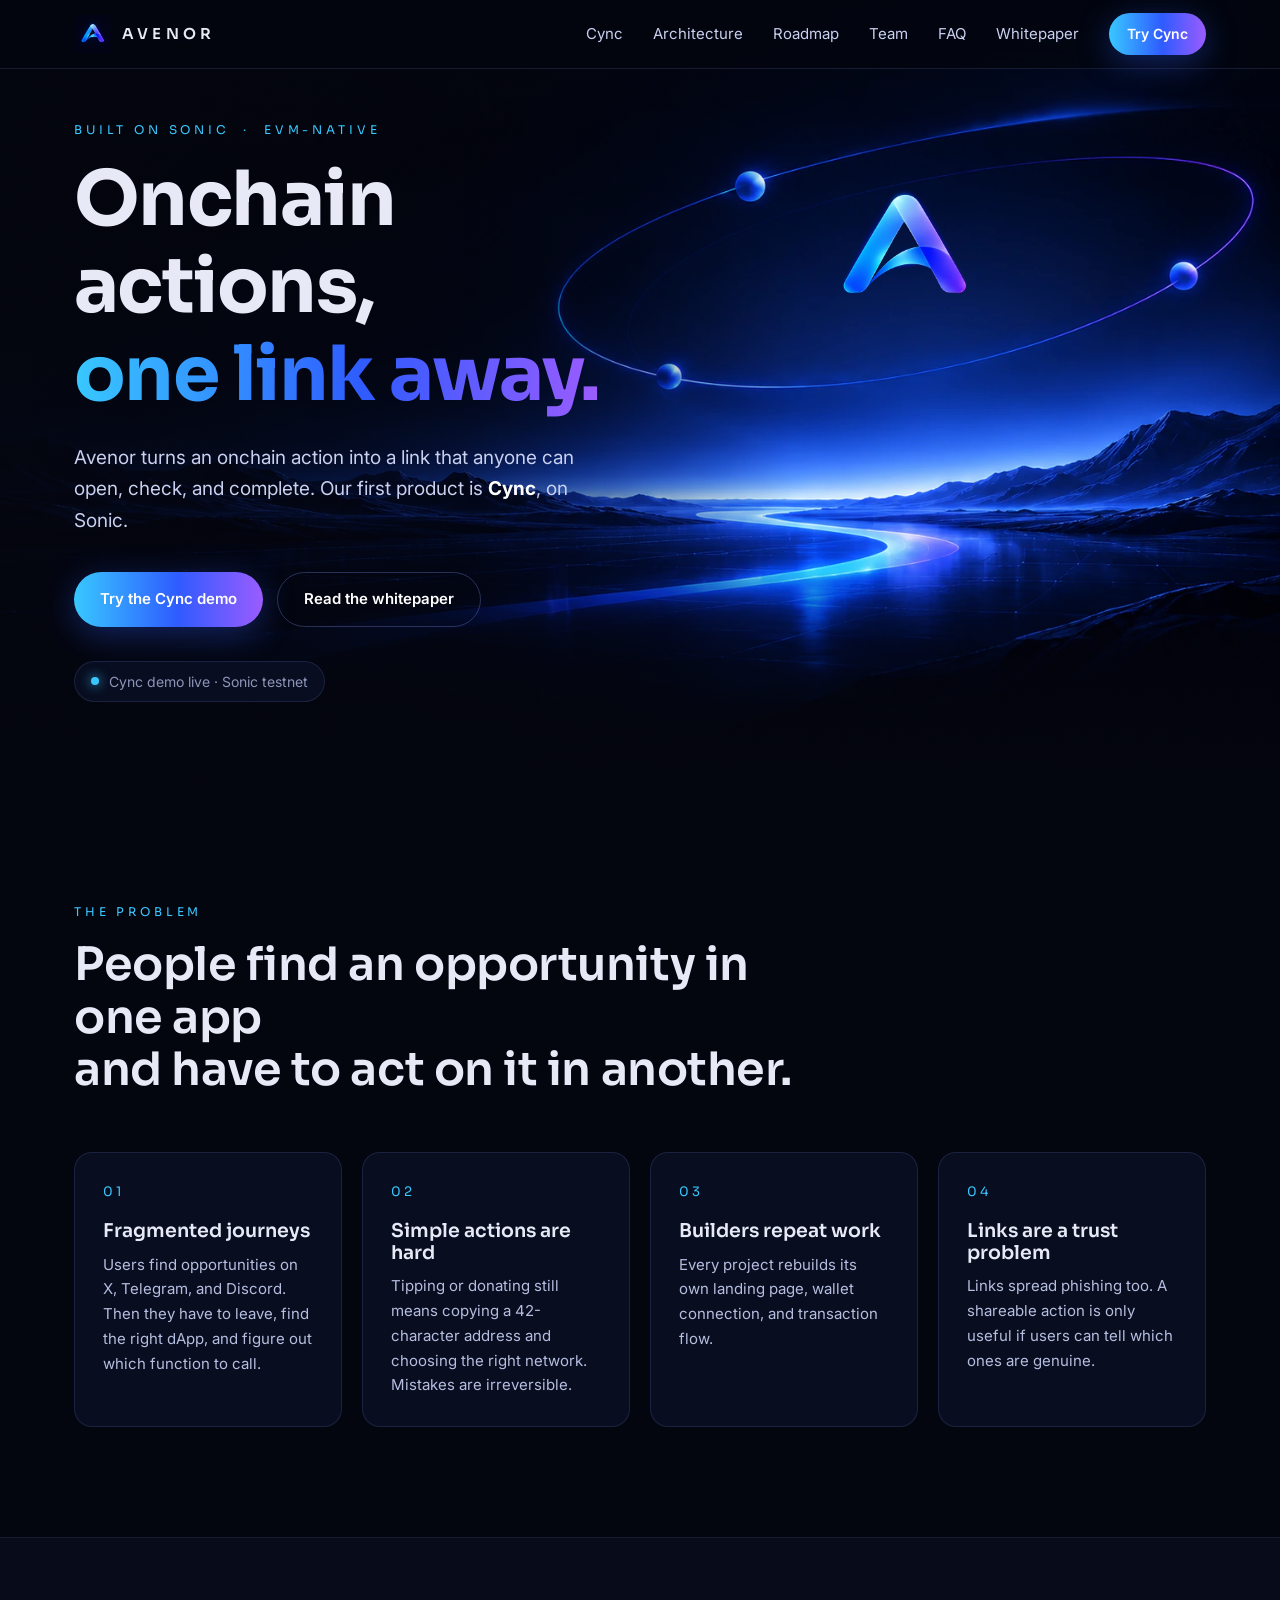
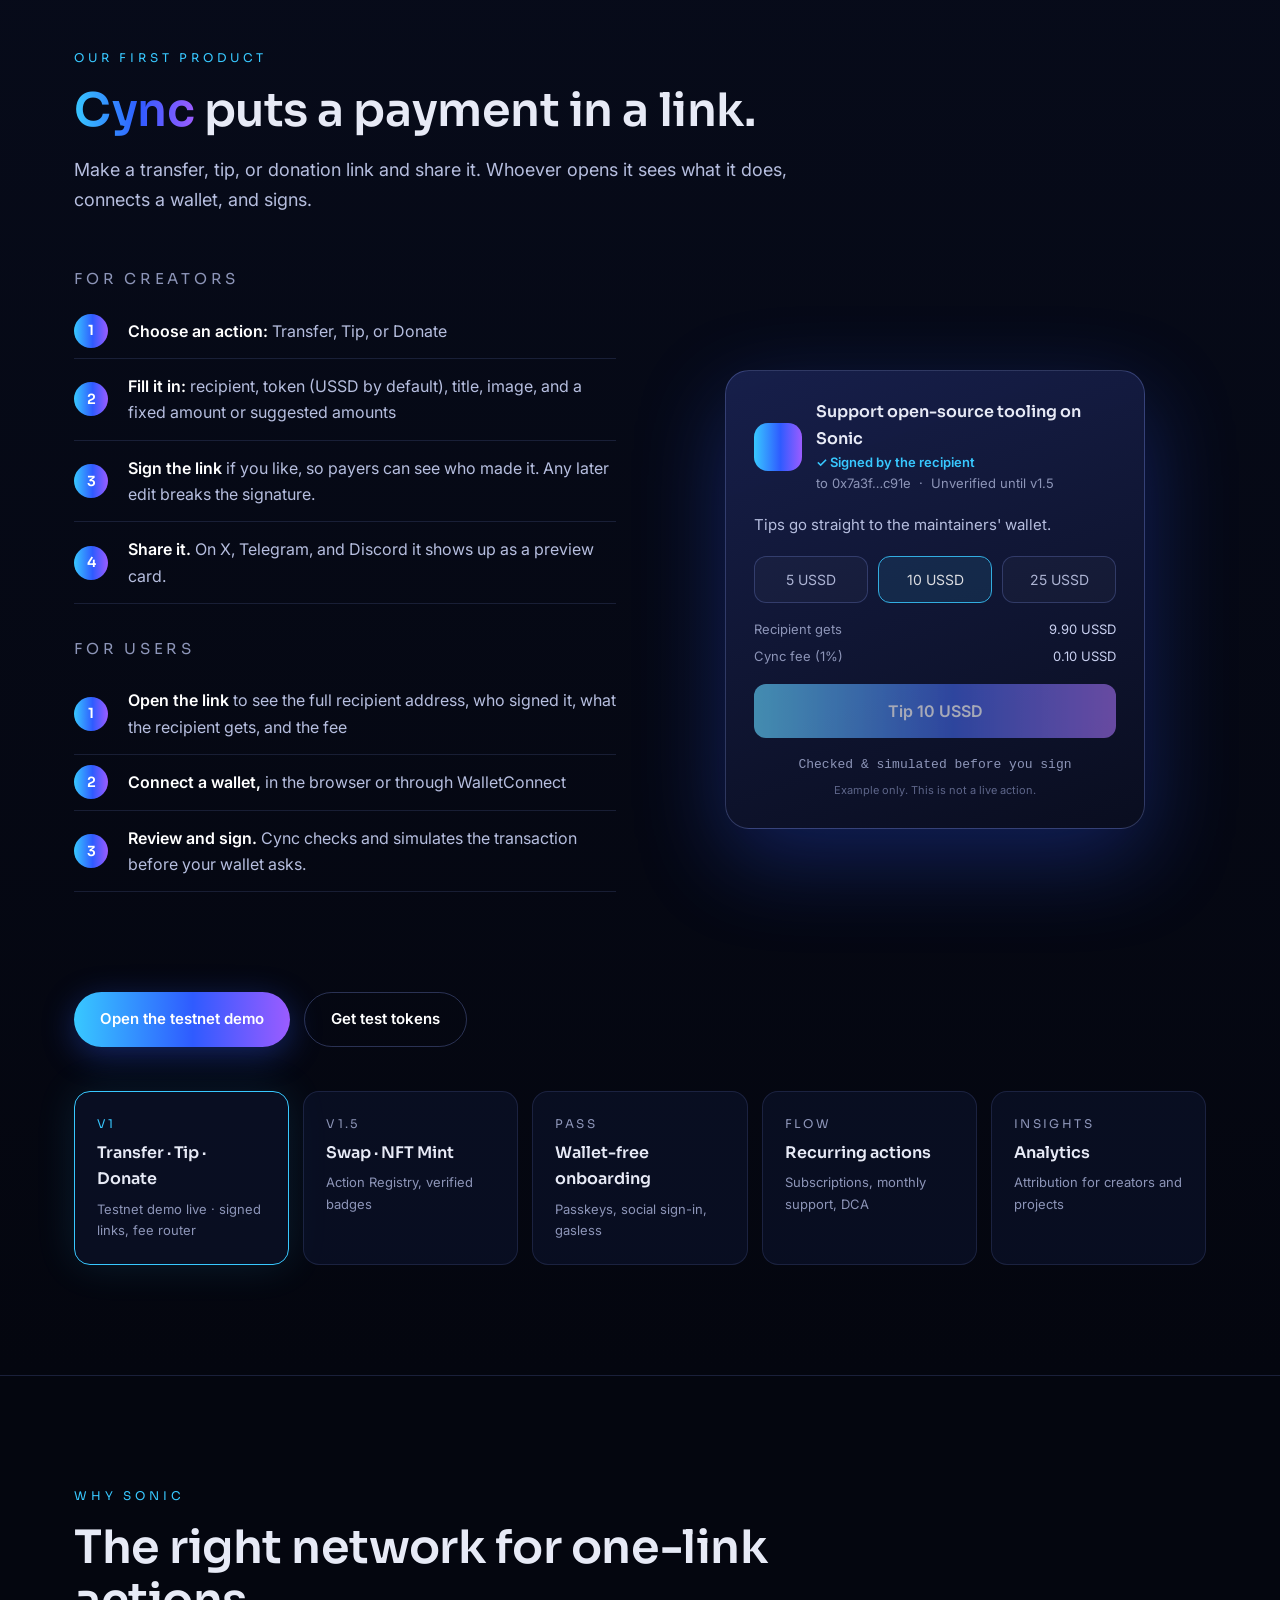
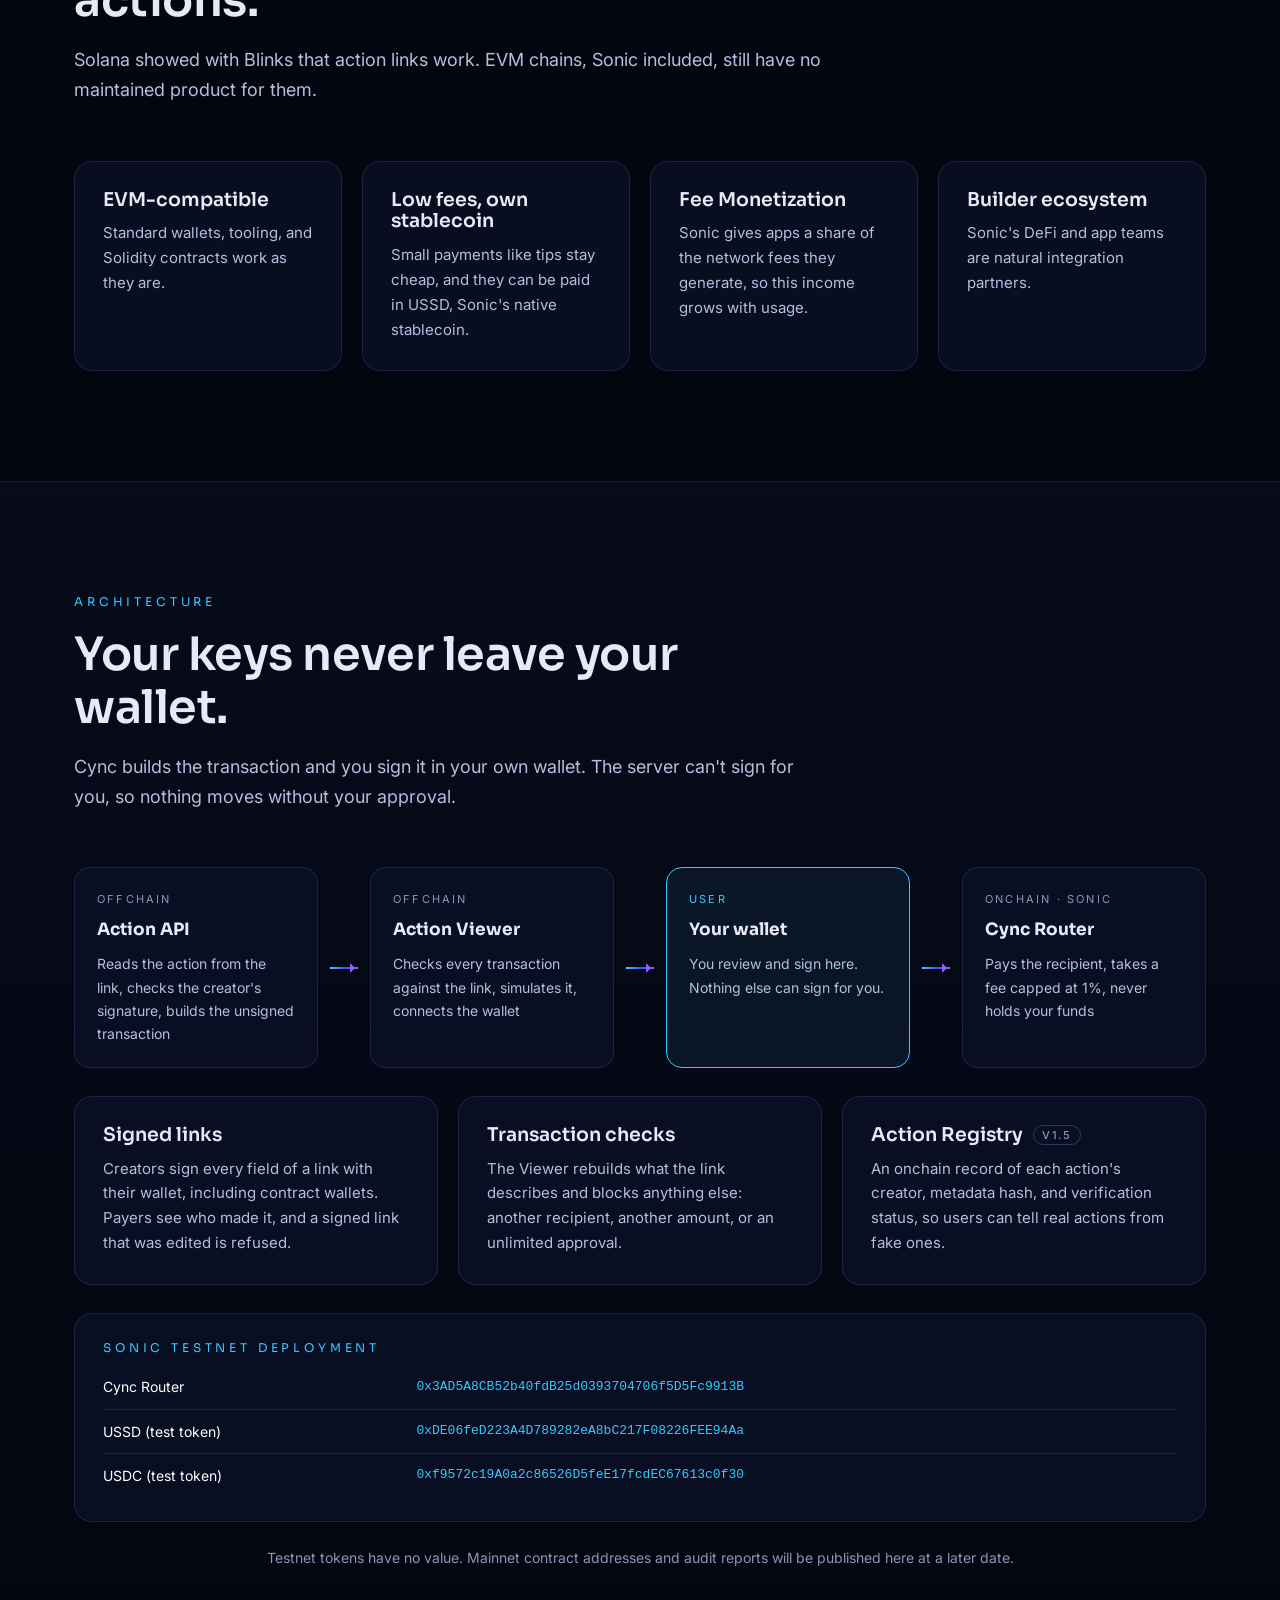
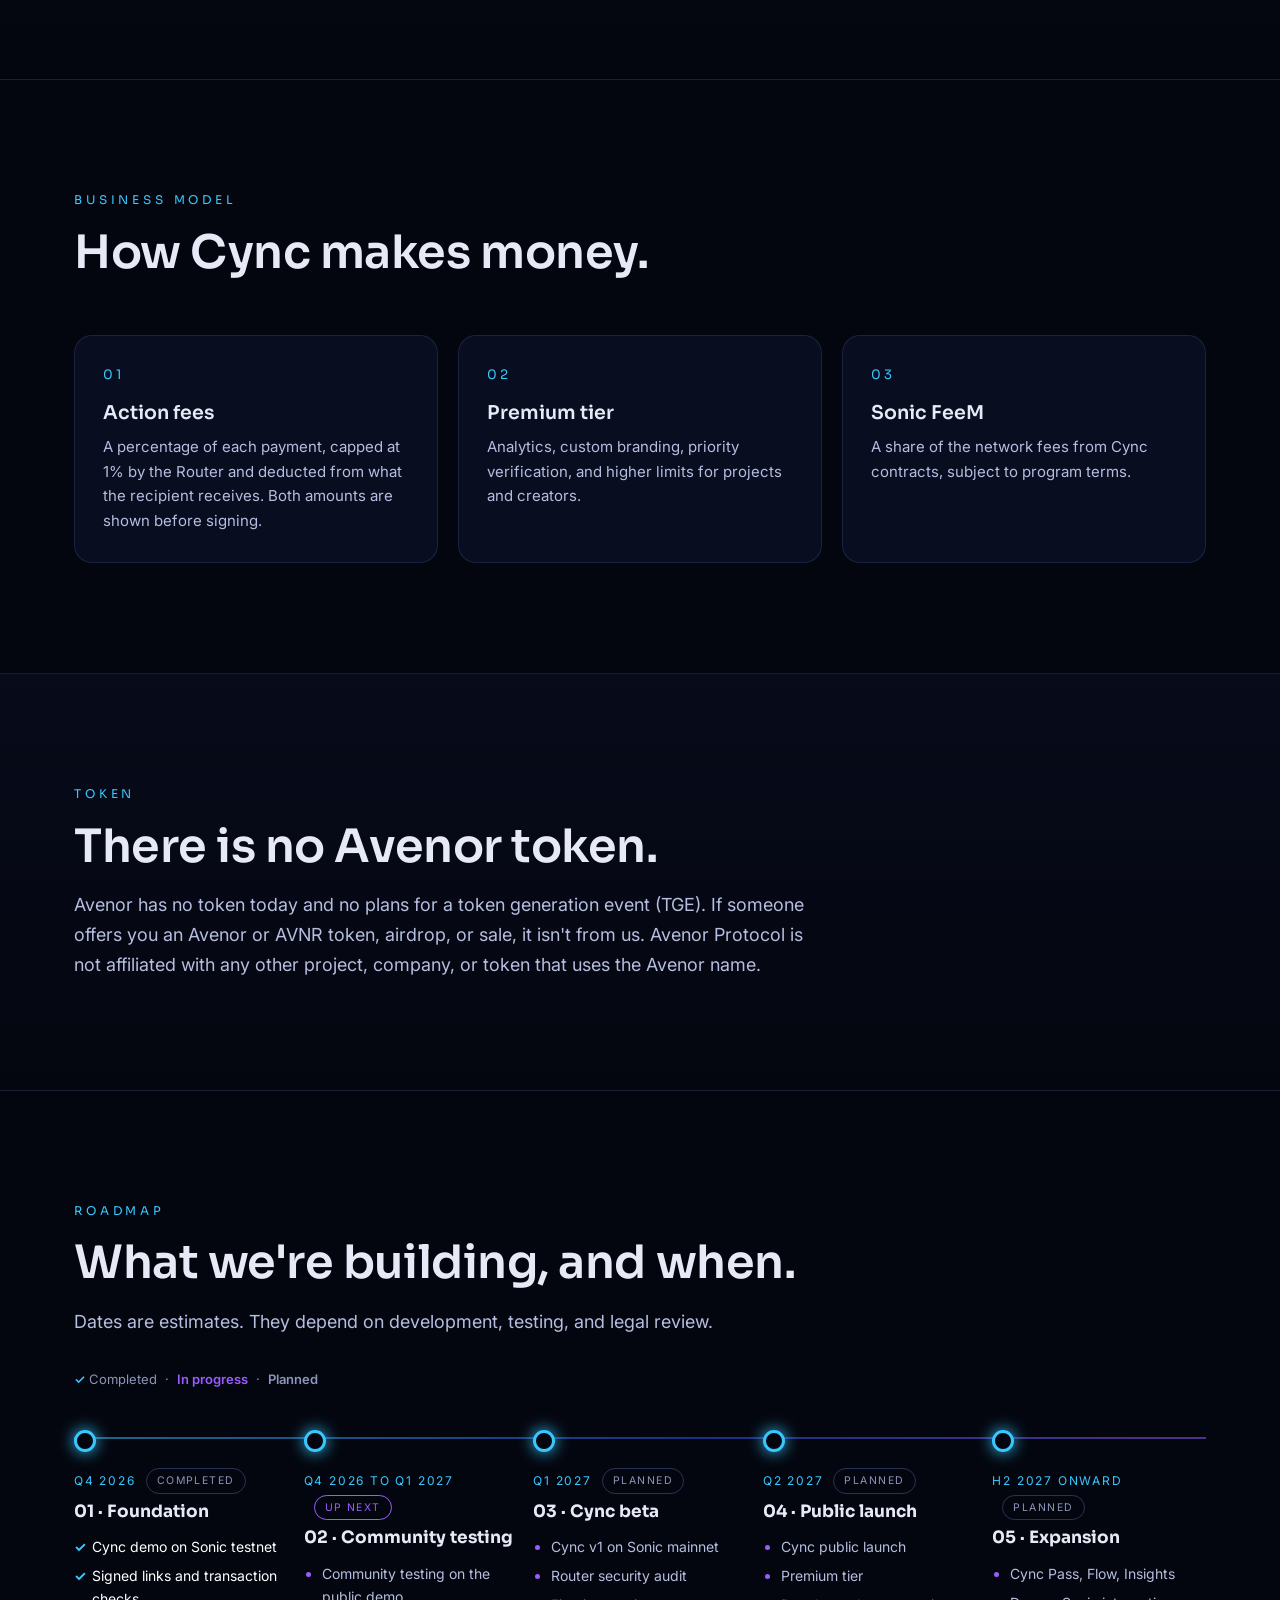
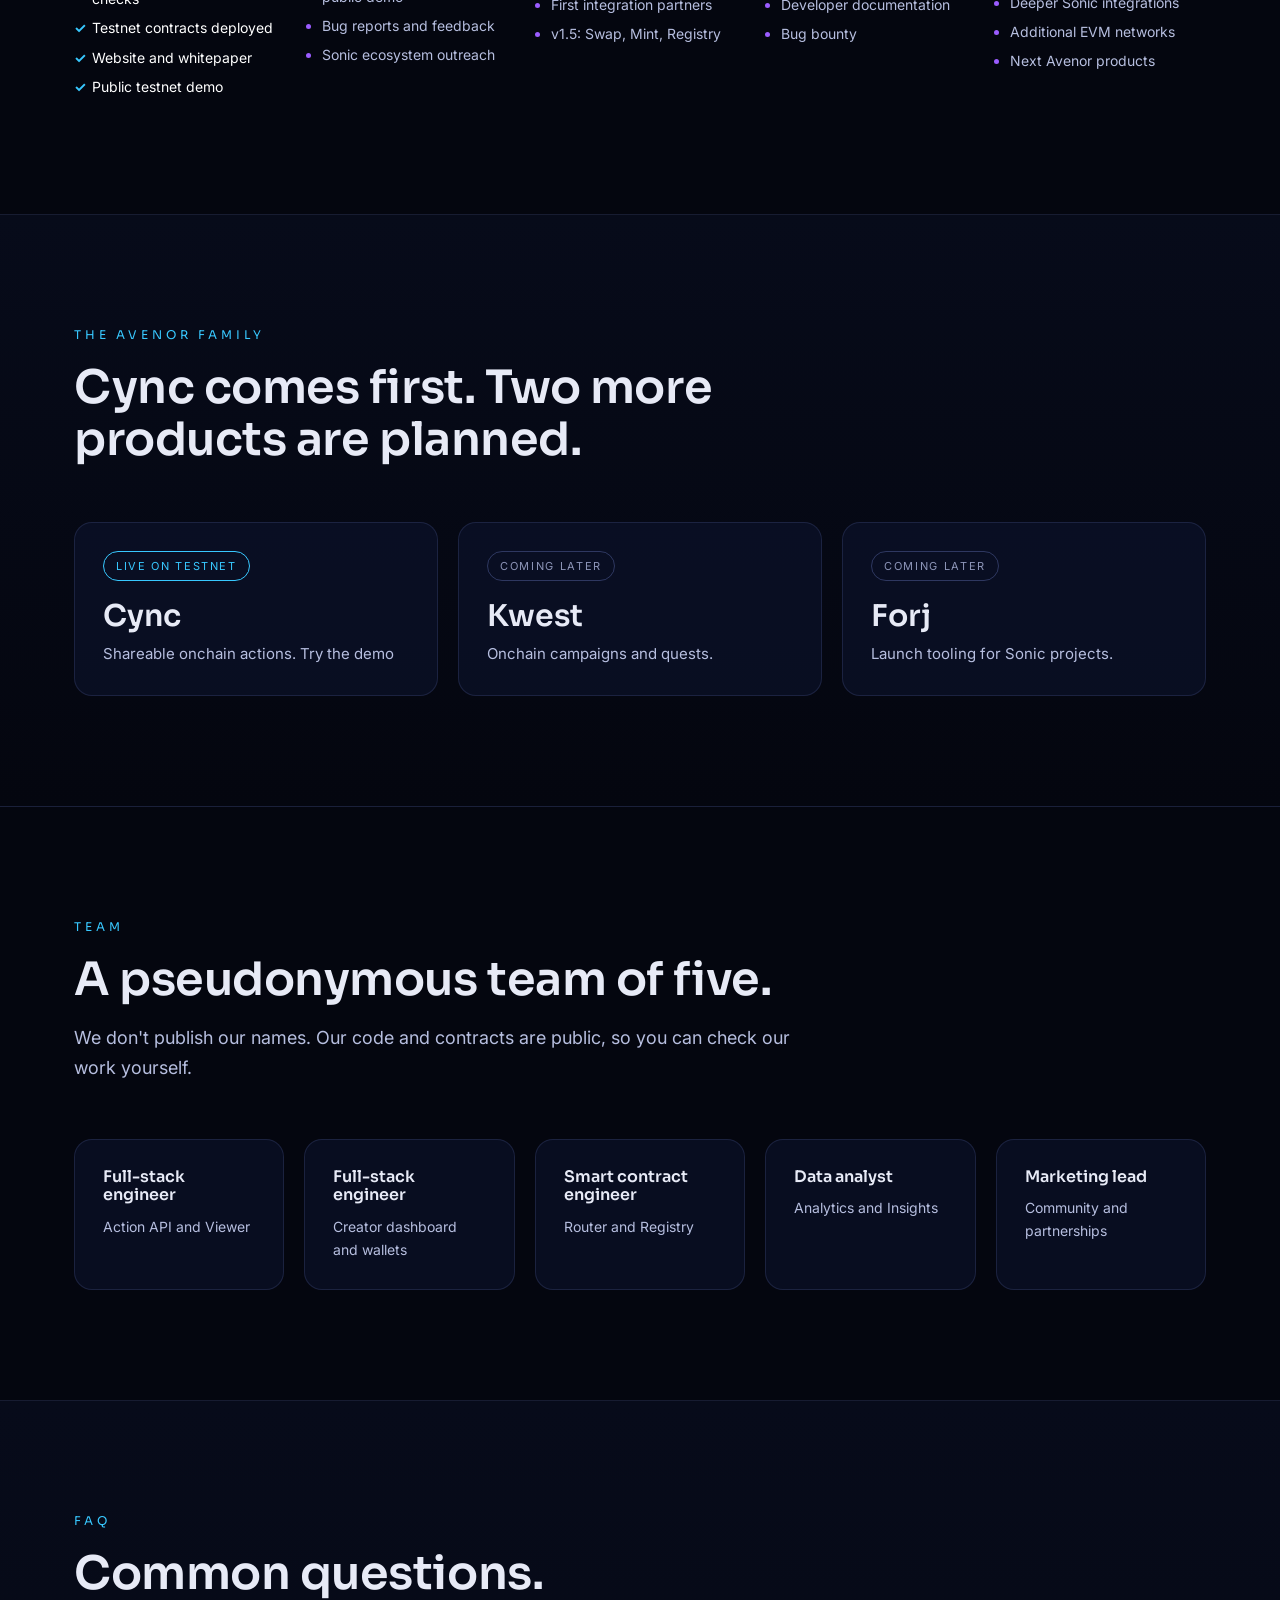
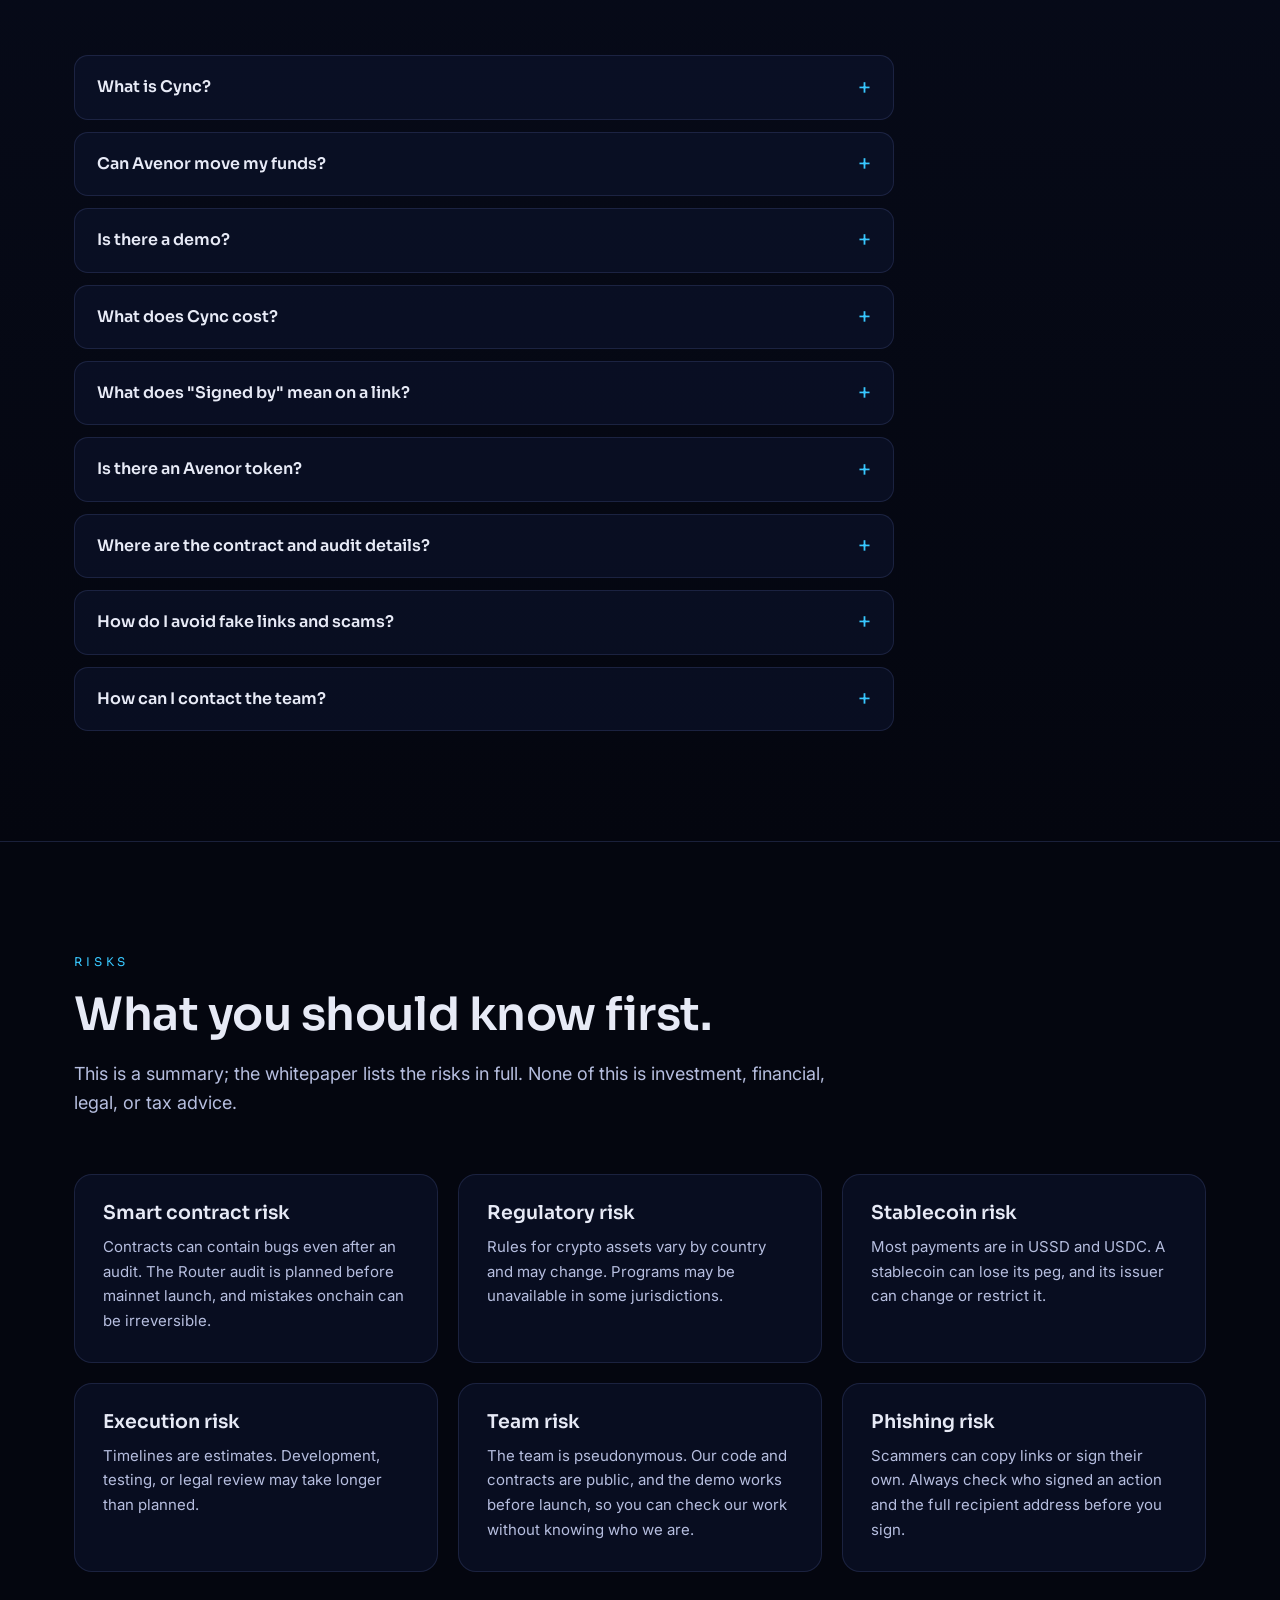
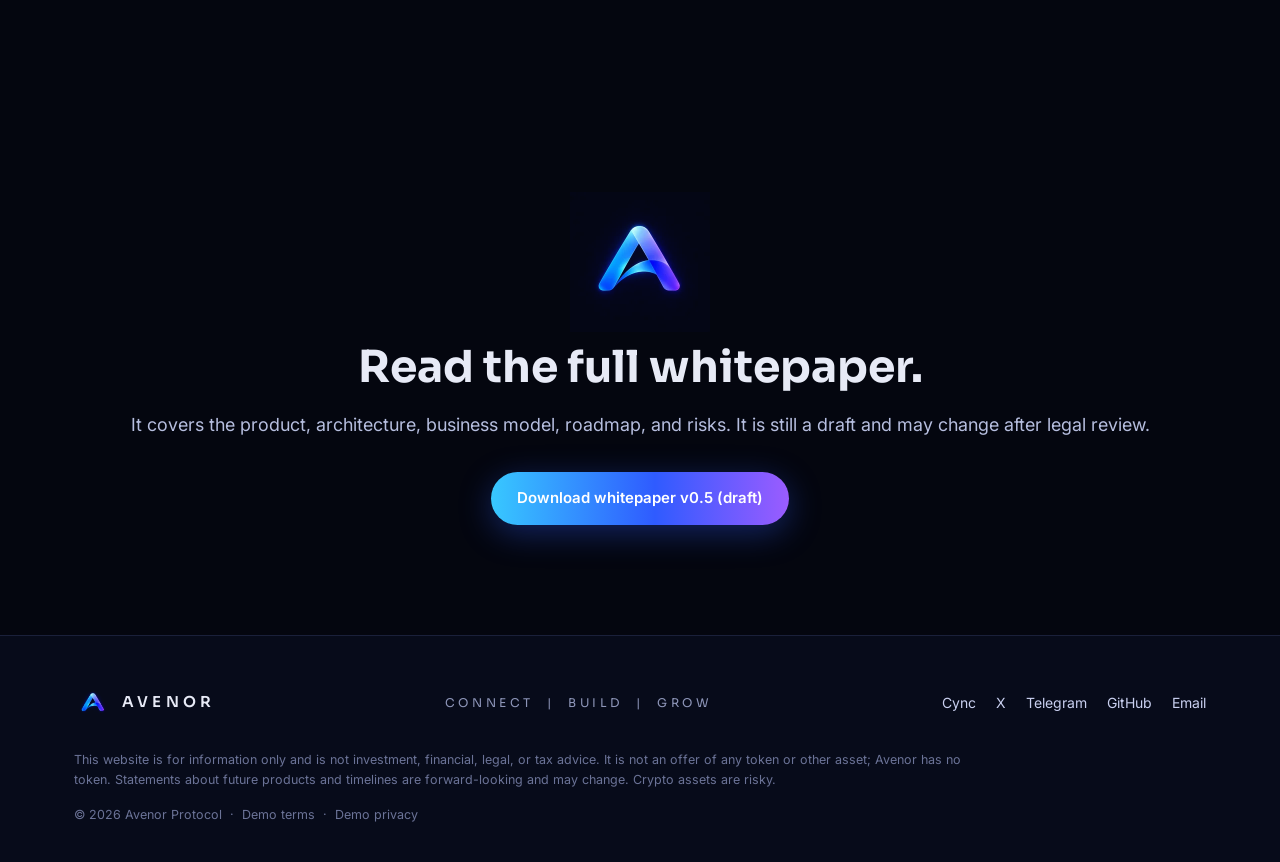
==== commit 537d9931: "add testnet address" ====
--- a/index.html
+++ b/index.html
@@ -40,7 +40,7 @@
       <a href="#team">Team</a>
       <a href="#faq">FAQ</a>
       <a href="assets/Avenor_Whitepaper_v0.5_DRAFT.pdf" target="_blank" rel="noopener">Whitepaper</a>
-      <a href="https://cync.avenor-protocol.com" class="btn btn-sm" target="_blank" rel="noopener">Try Cync</a>
+      <a href="https://testnet.cync.avenor-protocol.com" class="btn btn-sm" target="_blank" rel="noopener">Try Cync</a>
     </nav>
   </div>
 </header>
@@ -59,7 +59,7 @@
       <h1>Onchain actions,<br><span class="grad">one link away.</span></h1>
       <p class="lead">Avenor turns an onchain action into a link that anyone can open, check, and complete. Our first product is <strong>Cync</strong>, on Sonic.</p>
       <div class="cta">
-        <a href="https://cync.avenor-protocol.com" class="btn" target="_blank" rel="noopener">Try the Cync demo</a>
+        <a href="https://testnet.cync.avenor-protocol.com" class="btn" target="_blank" rel="noopener">Try the Cync demo</a>
         <a href="assets/Avenor_Whitepaper_v0.5_DRAFT.pdf" class="btn btn-ghost" target="_blank" rel="noopener">Read the whitepaper</a>
       </div>
       <div class="status"><span class="dot"></span>Cync demo live · Sonic testnet</div>
@@ -124,8 +124,8 @@
     </div>
 
     <div class="cta reveal" style="margin:36px 0 44px">
-      <a href="https://cync.avenor-protocol.com" class="btn" target="_blank" rel="noopener">Open the testnet demo</a>
-      <a href="https://cync.avenor-protocol.com/faucet" class="btn btn-ghost" target="_blank" rel="noopener">Get test tokens</a>
+      <a href="https://testnet.cync.avenor-protocol.com" class="btn" target="_blank" rel="noopener">Open the testnet demo</a>
+      <a href="https://testnet.cync.avenor-protocol.com/faucet" class="btn btn-ghost" target="_blank" rel="noopener">Get test tokens</a>
     </div>
 
     <div class="phases reveal">
@@ -204,7 +204,7 @@
     <div class="grid-3">
       <article class="card reveal"><div class="num">01</div><h3>Action fees</h3><p>A percentage of each payment, capped at 1% by the Router and deducted from what the recipient receives. Both amounts are shown before signing.</p></article>
       <article class="card reveal"><div class="num">02</div><h3>Premium tier</h3><p>Analytics, custom branding, priority verification, and higher limits for projects and creators.</p></article>
-      <article class="card reveal"><div class="num">03</div><h3>Sonic FeeM</h3><p>A share of the network fees generated by Cync contracts, subject to program terms.</p></article>
+      <article class="card reveal"><div class="num">03</div><h3>Sonic FeeM</h3><p>A share of the network fees from Cync contracts, subject to program terms.</p></article>
     </div>
   </div>
 </section>
@@ -230,8 +230,8 @@
     </div>
     <p class="legend reveal"><b class="lg-done">✓</b> Completed &nbsp;·&nbsp; <b class="lg-active">In progress</b> &nbsp;·&nbsp; <b>Planned</b></p>
     <div class="timeline">
-      <div class="tl reveal"><span class="tl-q">Q4 2026</span><span class="tl-state is-active">In progress</span><h3>01 · Foundation</h3><ul><li class="done">Cync demo on Sonic testnet<span class="sr"> (completed)</span></li><li class="done">Signed links and transaction checks<span class="sr"> (completed)</span></li><li class="done">Testnet contracts deployed<span class="sr"> (completed)</span></li><li class="done">Website and whitepaper<span class="sr"> (completed)</span></li><li class="done">Public testnet demo<span class="sr"> (completed)</span></li></ul></div>
-      <div class="tl reveal"><span class="tl-q">Q4 2026 to Q1 2027</span><span class="tl-state">Planned</span><h3>02 · Community testing</h3><ul><li>Community testing on the public demo</li><li>Bug reports and feedback</li><li>Sonic ecosystem outreach</li></ul></div>
+      <div class="tl reveal"><span class="tl-q">Q4 2026</span><span class="tl-state">Completed</span><h3>01 · Foundation</h3><ul><li class="done">Cync demo on Sonic testnet<span class="sr"> (completed)</span></li><li class="done">Signed links and transaction checks<span class="sr"> (completed)</span></li><li class="done">Testnet contracts deployed<span class="sr"> (completed)</span></li><li class="done">Website and whitepaper<span class="sr"> (completed)</span></li><li class="done">Public testnet demo<span class="sr"> (completed)</span></li></ul></div>
+      <div class="tl reveal"><span class="tl-q">Q4 2026 to Q1 2027</span><span class="tl-state is-active">Up next</span><h3>02 · Community testing</h3><ul><li>Community testing on the public demo</li><li>Bug reports and feedback</li><li>Sonic ecosystem outreach</li></ul></div>
       <div class="tl reveal"><span class="tl-q">Q1 2027</span><span class="tl-state">Planned</span><h3>03 · Cync beta</h3><ul><li>Cync v1 on Sonic mainnet</li><li>Router security audit</li><li>First integration partners</li><li>v1.5: Swap, Mint, Registry</li></ul></div>
       <div class="tl reveal"><span class="tl-q">Q2 2027</span><span class="tl-state">Planned</span><h3>04 · Public launch</h3><ul><li>Cync public launch</li><li>Premium tier</li><li>Developer documentation</li><li>Bug bounty</li></ul></div>
       <div class="tl reveal"><span class="tl-q">H2 2027 onward</span><span class="tl-state">Planned</span><h3>05 · Expansion</h3><ul><li>Cync Pass, Flow, Insights</li><li>Deeper Sonic integrations</li><li>Additional EVM networks</li><li>Next Avenor products</li></ul></div>
@@ -247,7 +247,7 @@
       <h2>Cync comes first. Two more products are planned.</h2>
     </div>
     <div class="grid-3">
-      <article class="card product reveal"><span class="tag tag-live">Live on testnet</span><h3>Cync</h3><p>Shareable onchain actions. <a href="https://cync.avenor-protocol.com" target="_blank" rel="noopener">Try the demo</a></p></article>
+      <article class="card product reveal"><span class="tag tag-live">Live on testnet</span><h3>Cync</h3><p>Shareable onchain actions. <a href="https://testnet.cync.avenor-protocol.com" target="_blank" rel="noopener">Try the demo</a></p></article>
       <article class="card product reveal"><span class="tag">Coming later</span><h3>Kwest</h3><p>Onchain campaigns and quests.</p></article>
       <article class="card product reveal"><span class="tag">Coming later</span><h3>Forj</h3><p>Launch tooling for Sonic projects.</p></article>
     </div>
@@ -282,12 +282,12 @@
     <div class="faq reveal">
       <details><summary>What is Cync?</summary><p>Cync turns a transfer, tip, or donation into a single link. Whoever opens it sees what it does, connects a wallet, and signs.</p></details>
       <details><summary>Can Avenor move my funds?</summary><p>No. The Action API only builds an unsigned transaction. You sign it in your own wallet after reviewing it, and nothing else can sign for you. Always read what your wallet shows.</p></details>
-      <details><summary>Is there a demo?</summary><p>Yes. The Cync demo is live on Sonic testnet at <a href="https://cync.avenor-protocol.com" target="_blank" rel="noopener">cync.avenor-protocol.com</a>. Get free test tokens from its <a href="https://cync.avenor-protocol.com/faucet" target="_blank" rel="noopener">faucet page</a>; you also need a little testnet S for gas. Testnet tokens have no real value.</p></details>
+      <details><summary>Is there a demo?</summary><p>Yes. The Cync demo is live on Sonic testnet at <a href="https://testnet.cync.avenor-protocol.com" target="_blank" rel="noopener">testnet.cync.avenor-protocol.com</a>. Get free test tokens from its <a href="https://testnet.cync.avenor-protocol.com/faucet" target="_blank" rel="noopener">faucet page</a>; you also need a little testnet S for gas. Testnet tokens have no real value.</p></details>
       <details><summary>What does Cync cost?</summary><p>A percentage of each payment, capped at 1% by the Cync Router. The payer pays the amount shown, and the fee comes out of what the recipient receives. You see both numbers before you sign. The testnet demo charges 1%, and we'll publish the mainnet rate before launch.</p></details>
       <details><summary>What does "Signed by" mean on a link?</summary><p>The creator signed the link with their wallet. You can see which address made it, and any edit to the link breaks the signature. It tells you who made the link, though, and nothing about whether they're trustworthy. Every link is marked "Unverified" until the Action Registry arrives in v1.5, so always check the recipient address.</p></details>
       <details><summary>Is there an Avenor token?</summary><p>No. Avenor has no token and no plans for a token generation event (TGE). Treat any token, airdrop, or sale that claims to be Avenor's as a scam.</p></details>
       <details><summary>Where are the contract and audit details?</summary><p>The testnet addresses are in the Architecture section above. We'll publish mainnet addresses and audit reports here once the contracts are deployed and audited.</p></details>
-      <details><summary>How do I avoid fake links and scams?</summary><p>Only trust links shared from our official channels: this website (avenor-protocol.com), the Cync demo (cync.avenor-protocol.com), <a href="https://x.com/Avenor_Protocol" target="_blank" rel="noopener">X</a>, <a href="https://t.me/avenor_protocol" target="_blank" rel="noopener">Telegram</a>, and <a href="https://github.com/avenor-protocol" target="_blank" rel="noopener">GitHub</a>. We will never ask for your seed phrase or private keys.</p></details>
+      <details><summary>How do I avoid fake links and scams?</summary><p>Only trust links shared from our official channels: this website (avenor-protocol.com), the Cync demo (testnet.cync.avenor-protocol.com), <a href="https://x.com/Avenor_Protocol" target="_blank" rel="noopener">X</a>, <a href="https://t.me/avenor_protocol" target="_blank" rel="noopener">Telegram</a>, and <a href="https://github.com/avenor-protocol" target="_blank" rel="noopener">GitHub</a>. We will never ask for your seed phrase or private keys.</p></details>
       <details><summary>How can I contact the team?</summary><p>Email <a href="mailto:avenor.protocol@gmail.com">avenor.protocol@gmail.com</a> or message us on Telegram.</p></details>
     </div>
   </div>
@@ -330,7 +330,7 @@
       <a href="#top" class="brand"><img src="assets/logo-sm.webp" alt="" width="38" height="38" loading="lazy"><span>AVENOR</span></a>
       <div class="motto">CONNECT &nbsp;|&nbsp; BUILD &nbsp;|&nbsp; GROW</div>
       <div class="socials">
-        <a href="https://cync.avenor-protocol.com" target="_blank" rel="noopener" aria-label="Cync demo">Cync</a>
+        <a href="https://testnet.cync.avenor-protocol.com" target="_blank" rel="noopener" aria-label="Cync demo">Cync</a>
         <a href="https://x.com/Avenor_Protocol" target="_blank" rel="noopener" aria-label="X (Twitter)">X</a>
         <a href="https://t.me/avenor_protocol" target="_blank" rel="noopener" aria-label="Telegram">Telegram</a>
         <a href="https://github.com/avenor-protocol" target="_blank" rel="noopener" aria-label="GitHub">GitHub</a>
@@ -338,7 +338,7 @@
       </div>
     </div>
     <p class="legal">This website is for information only and is not investment, financial, legal, or tax advice. It is not an offer of any token or other asset; Avenor has no token. Statements about future products and timelines are forward-looking and may change. Crypto assets are risky.</p>
-    <p class="copy">© 2026 Avenor Protocol</p>
+    <p class="copy">© 2026 Avenor Protocol &nbsp;·&nbsp; <a href="https://testnet.cync.avenor-protocol.com/terms" target="_blank" rel="noopener">Demo terms</a> &nbsp;·&nbsp; <a href="https://testnet.cync.avenor-protocol.com/privacy" target="_blank" rel="noopener">Demo privacy</a></p>
   </div>
 </footer>
 
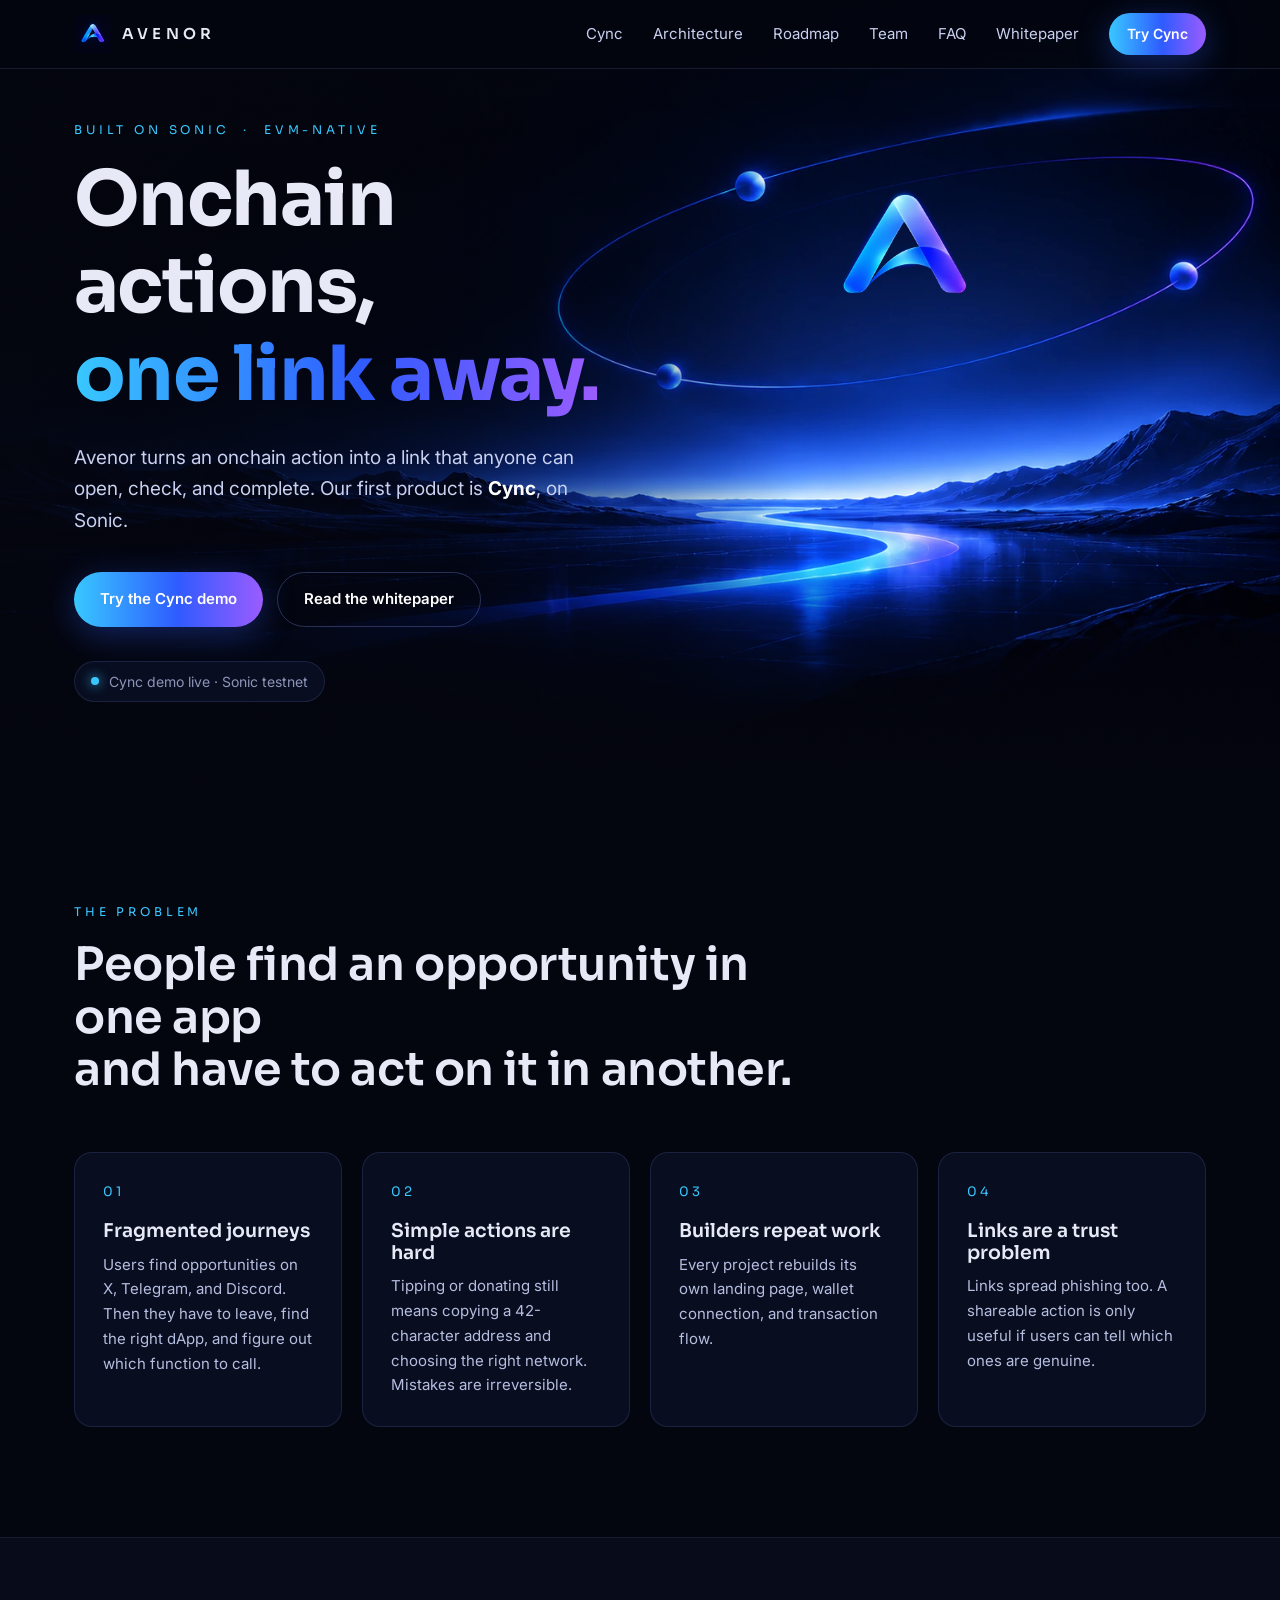
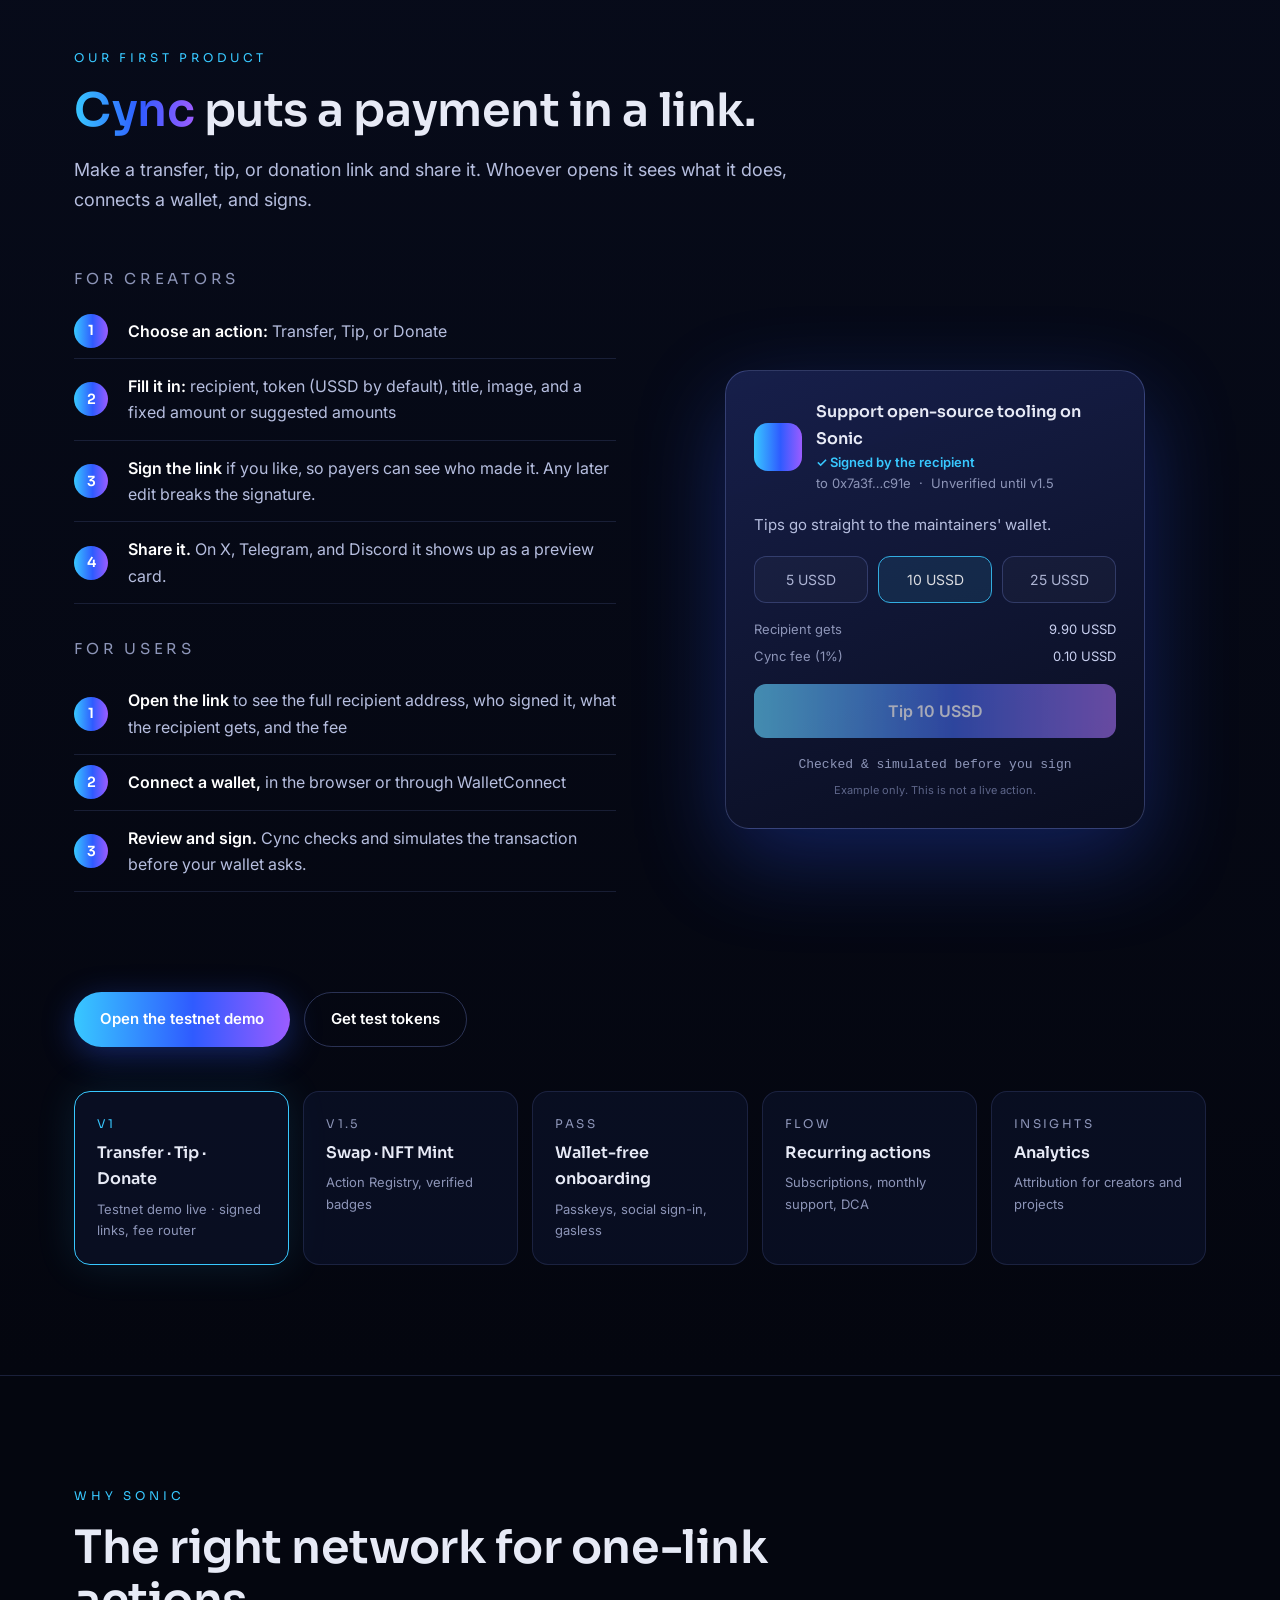
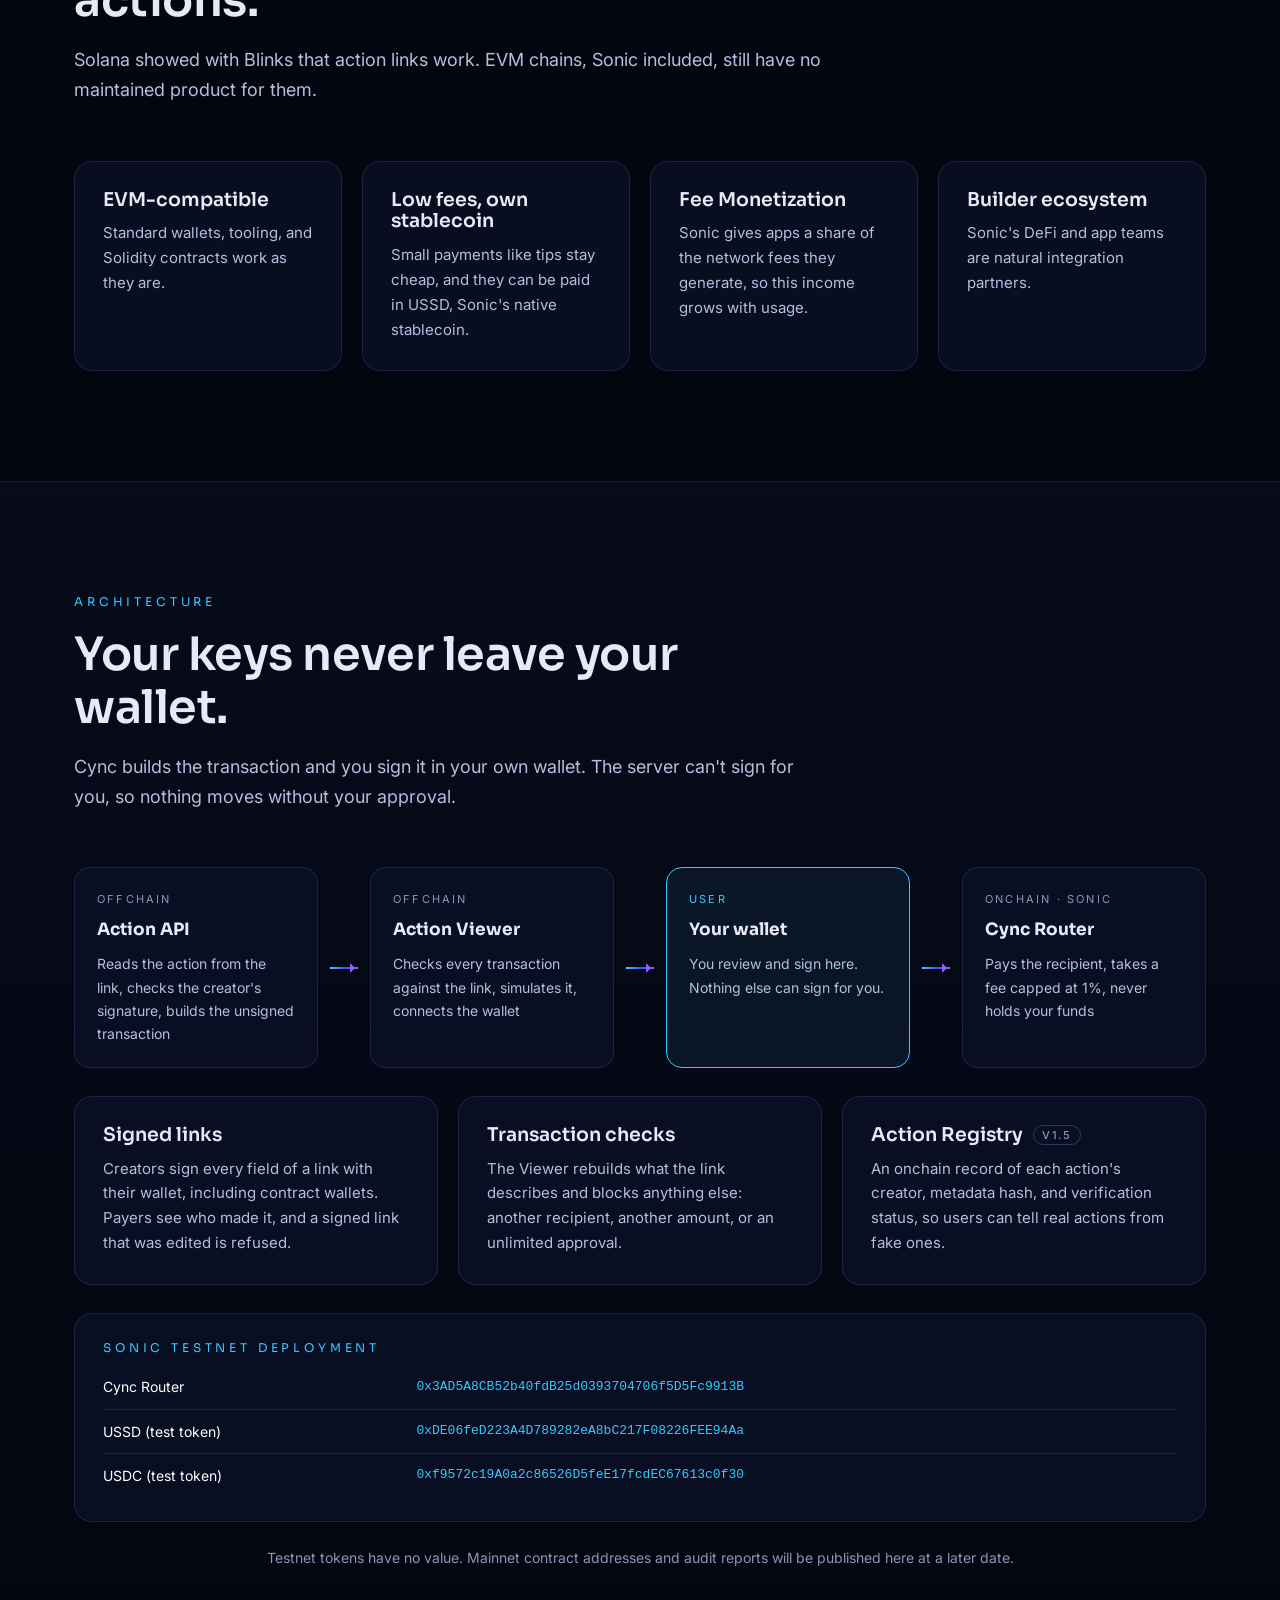
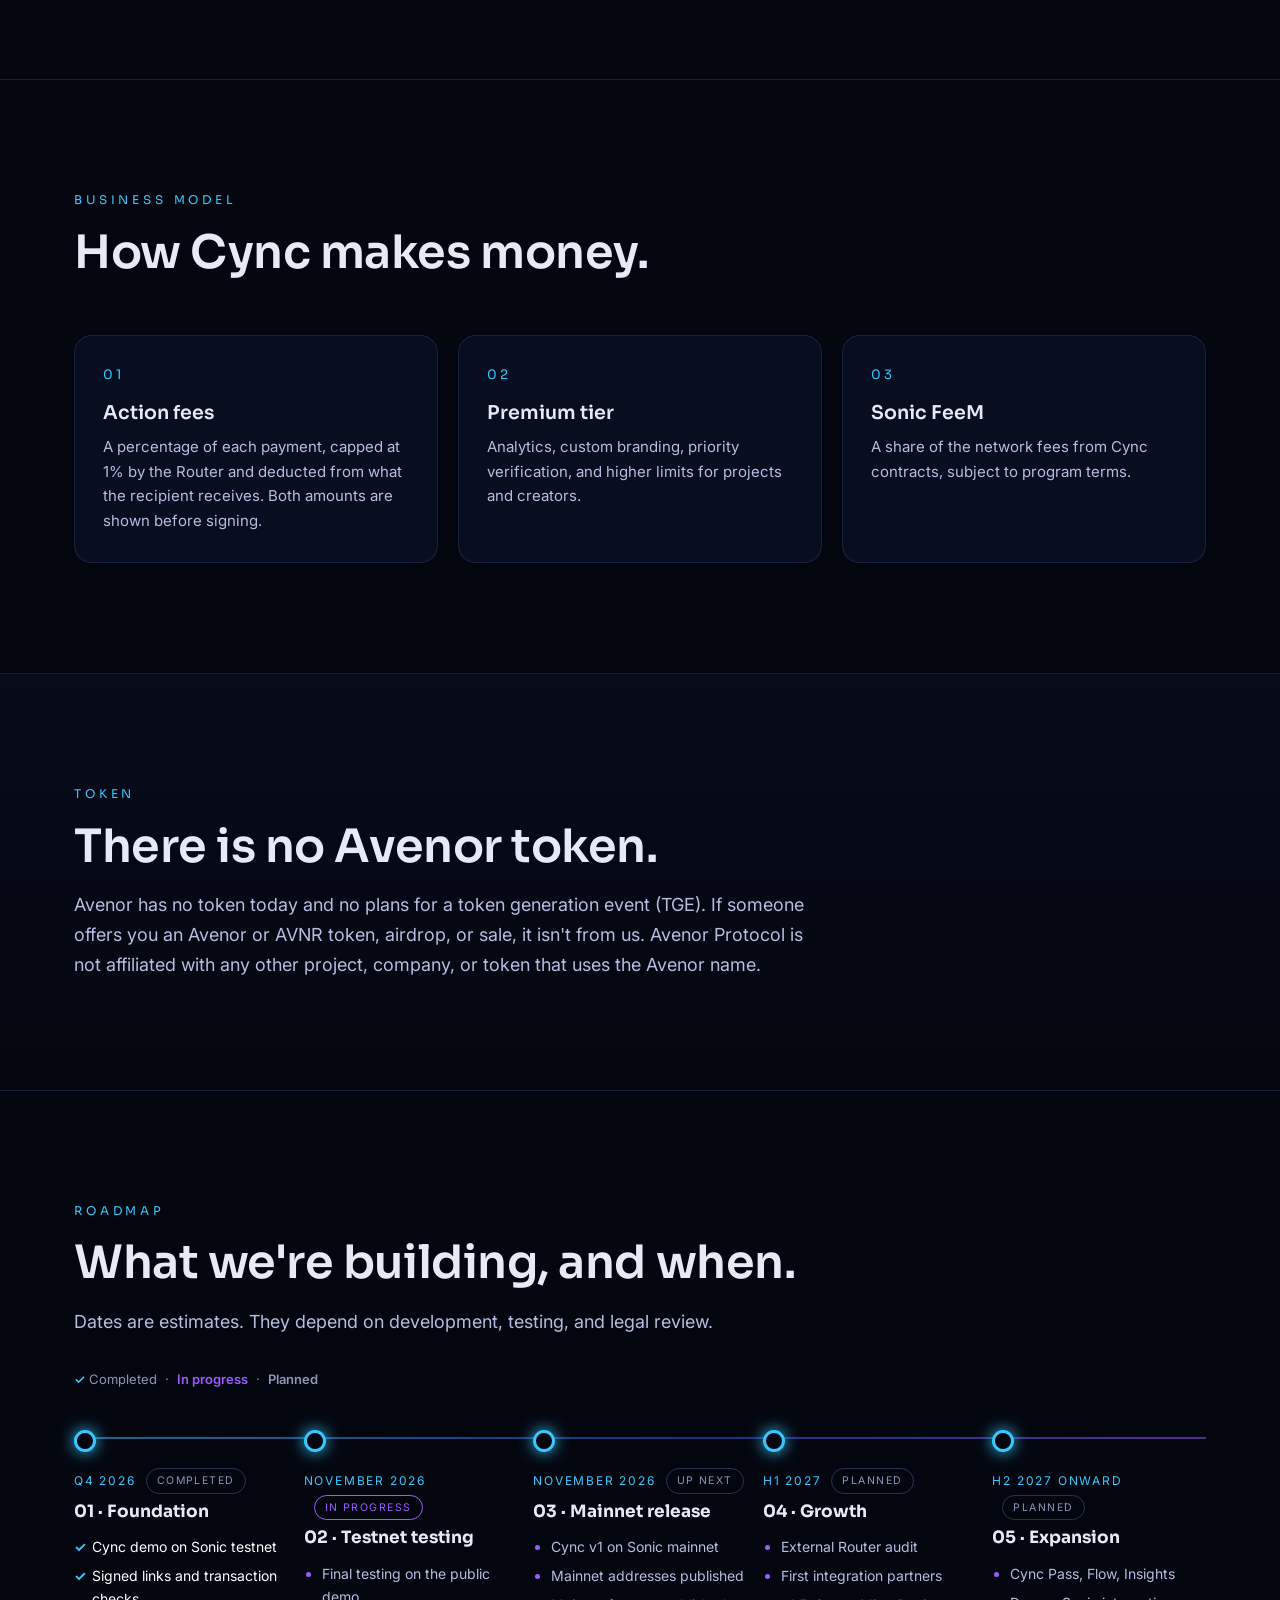
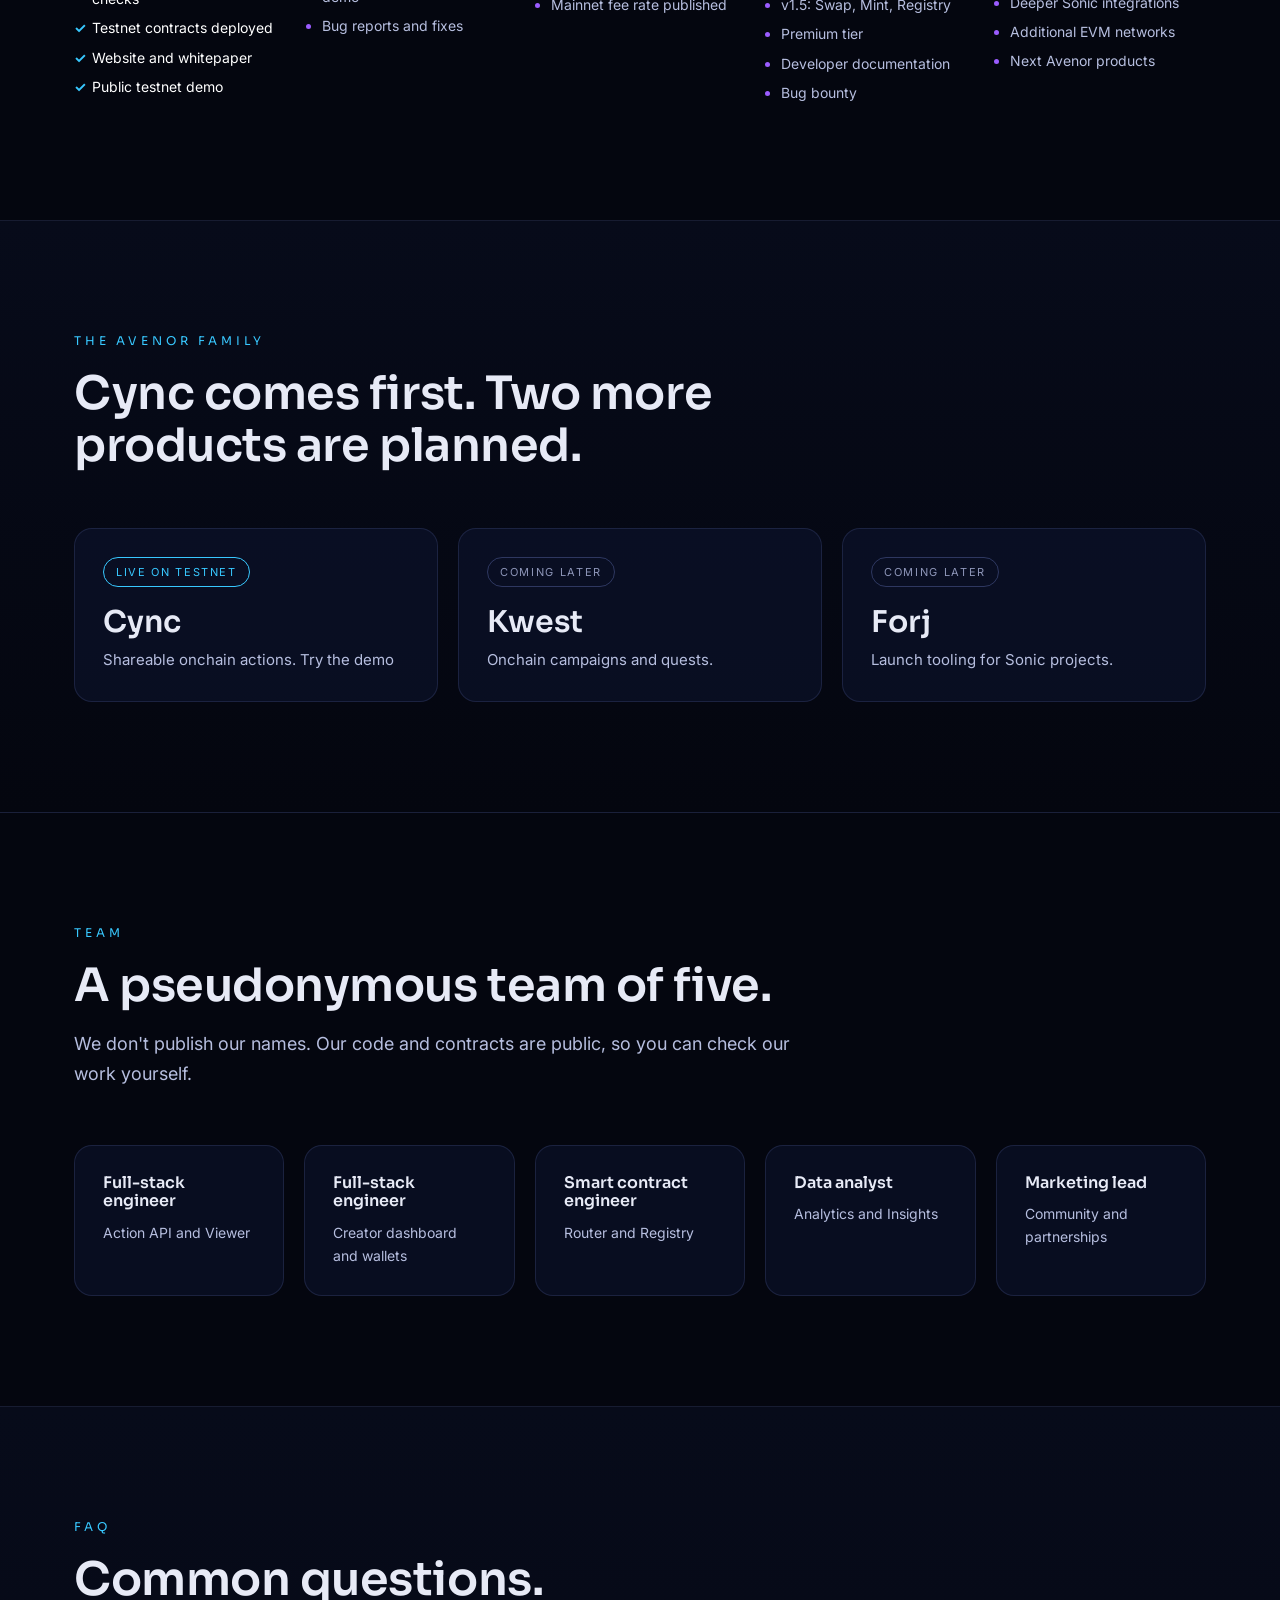
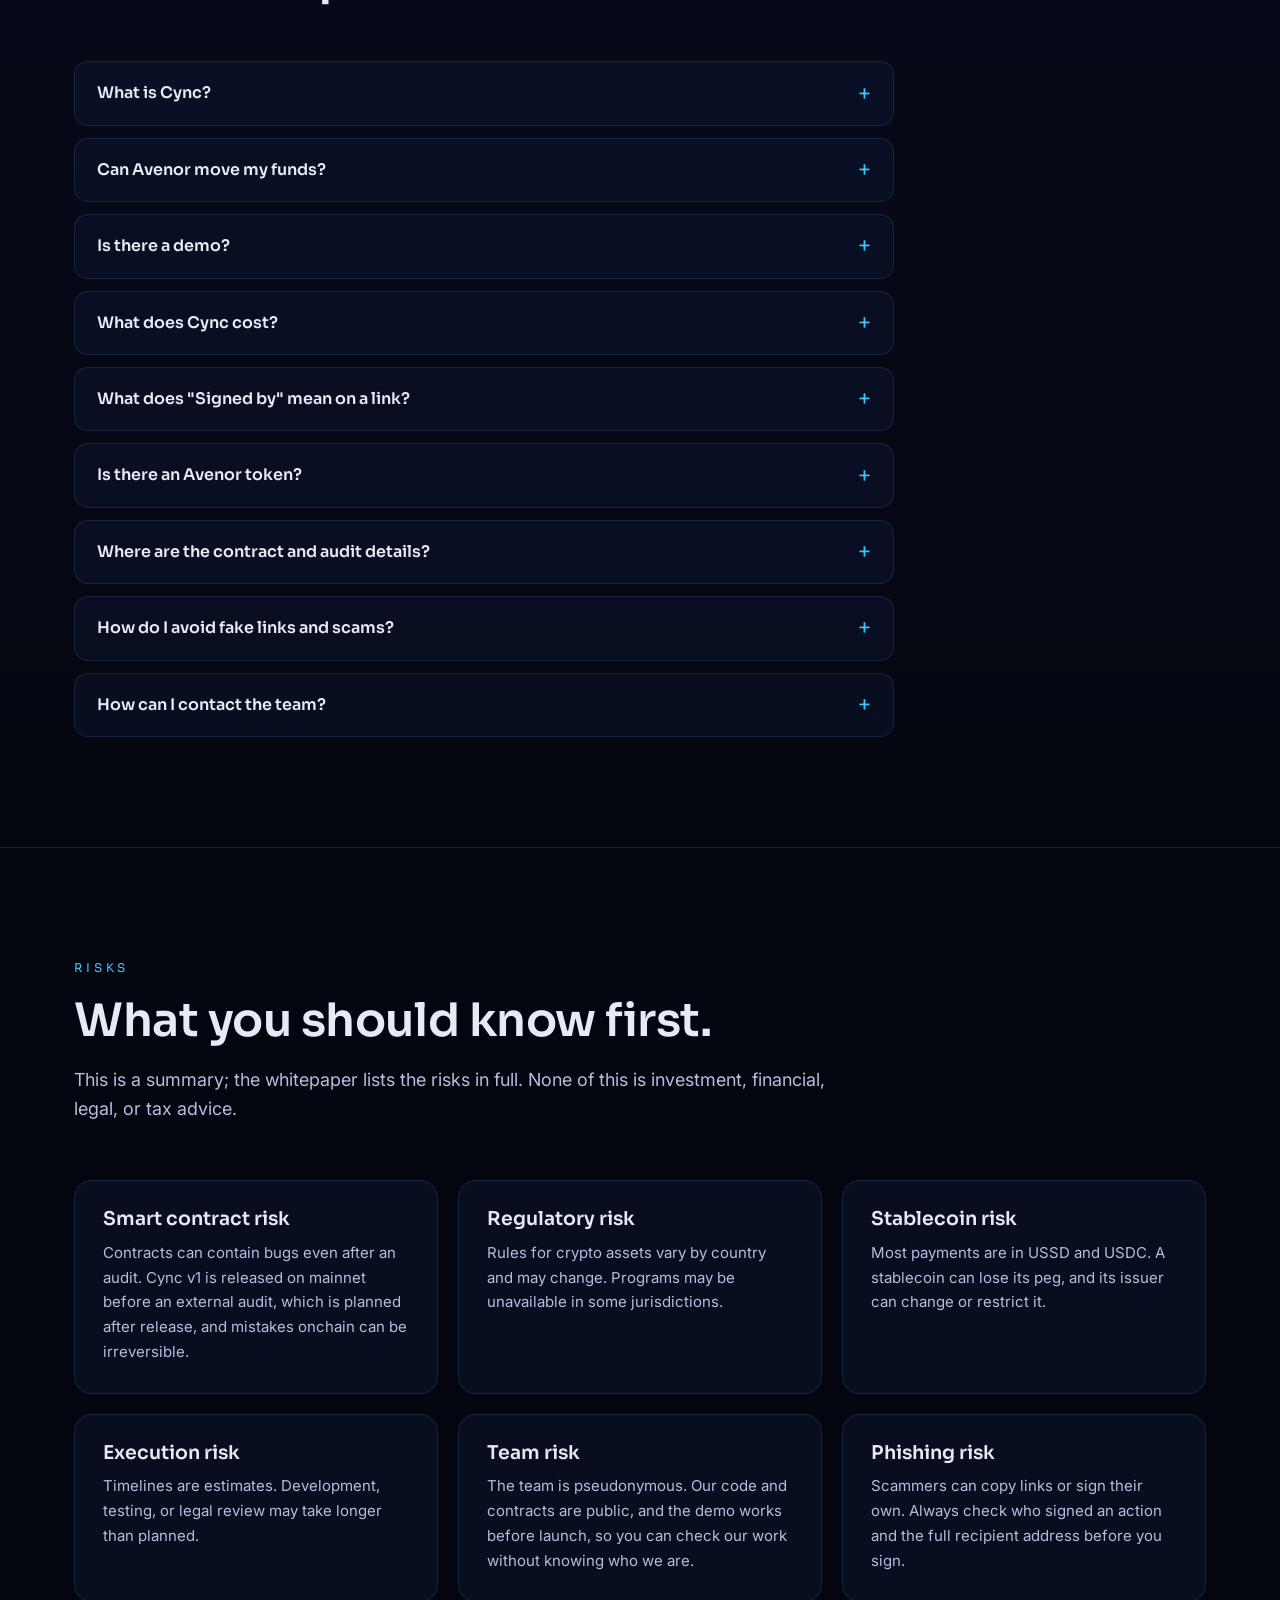
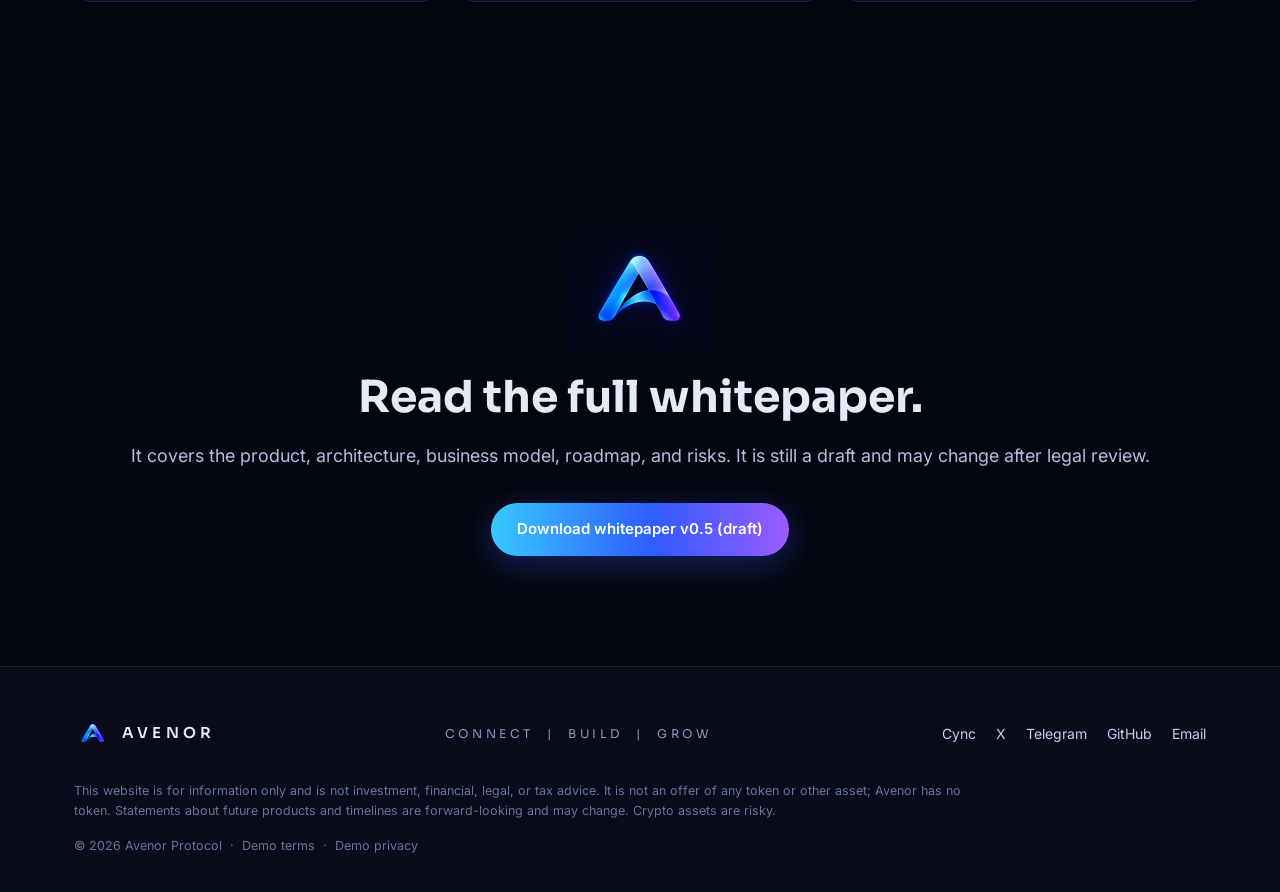
==== commit 51a65241: "update roadmap" ====
--- a/index.html
+++ b/index.html
@@ -231,9 +231,9 @@
     <p class="legend reveal"><b class="lg-done">✓</b> Completed &nbsp;·&nbsp; <b class="lg-active">In progress</b> &nbsp;·&nbsp; <b>Planned</b></p>
     <div class="timeline">
       <div class="tl reveal"><span class="tl-q">Q4 2026</span><span class="tl-state">Completed</span><h3>01 · Foundation</h3><ul><li class="done">Cync demo on Sonic testnet<span class="sr"> (completed)</span></li><li class="done">Signed links and transaction checks<span class="sr"> (completed)</span></li><li class="done">Testnet contracts deployed<span class="sr"> (completed)</span></li><li class="done">Website and whitepaper<span class="sr"> (completed)</span></li><li class="done">Public testnet demo<span class="sr"> (completed)</span></li></ul></div>
-      <div class="tl reveal"><span class="tl-q">Q4 2026 to Q1 2027</span><span class="tl-state is-active">Up next</span><h3>02 · Community testing</h3><ul><li>Community testing on the public demo</li><li>Bug reports and feedback</li><li>Sonic ecosystem outreach</li></ul></div>
-      <div class="tl reveal"><span class="tl-q">Q1 2027</span><span class="tl-state">Planned</span><h3>03 · Cync beta</h3><ul><li>Cync v1 on Sonic mainnet</li><li>Router security audit</li><li>First integration partners</li><li>v1.5: Swap, Mint, Registry</li></ul></div>
-      <div class="tl reveal"><span class="tl-q">Q2 2027</span><span class="tl-state">Planned</span><h3>04 · Public launch</h3><ul><li>Cync public launch</li><li>Premium tier</li><li>Developer documentation</li><li>Bug bounty</li></ul></div>
+      <div class="tl reveal"><span class="tl-q">November 2026</span><span class="tl-state is-active">In progress</span><h3>02 · Testnet testing</h3><ul><li>Final testing on the public demo</li><li>Bug reports and fixes</li></ul></div>
+      <div class="tl reveal"><span class="tl-q">November 2026</span><span class="tl-state">Up next</span><h3>03 · Mainnet release</h3><ul><li>Cync v1 on Sonic mainnet</li><li>Mainnet addresses published</li><li>Mainnet fee rate published</li></ul></div>
+      <div class="tl reveal"><span class="tl-q">H1 2027</span><span class="tl-state">Planned</span><h3>04 · Growth</h3><ul><li>External Router audit</li><li>First integration partners</li><li>v1.5: Swap, Mint, Registry</li><li>Premium tier</li><li>Developer documentation</li><li>Bug bounty</li></ul></div>
       <div class="tl reveal"><span class="tl-q">H2 2027 onward</span><span class="tl-state">Planned</span><h3>05 · Expansion</h3><ul><li>Cync Pass, Flow, Insights</li><li>Deeper Sonic integrations</li><li>Additional EVM networks</li><li>Next Avenor products</li></ul></div>
     </div>
   </div>
@@ -286,7 +286,7 @@
       <details><summary>What does Cync cost?</summary><p>A percentage of each payment, capped at 1% by the Cync Router. The payer pays the amount shown, and the fee comes out of what the recipient receives. You see both numbers before you sign. The testnet demo charges 1%, and we'll publish the mainnet rate before launch.</p></details>
       <details><summary>What does "Signed by" mean on a link?</summary><p>The creator signed the link with their wallet. You can see which address made it, and any edit to the link breaks the signature. It tells you who made the link, though, and nothing about whether they're trustworthy. Every link is marked "Unverified" until the Action Registry arrives in v1.5, so always check the recipient address.</p></details>
       <details><summary>Is there an Avenor token?</summary><p>No. Avenor has no token and no plans for a token generation event (TGE). Treat any token, airdrop, or sale that claims to be Avenor's as a scam.</p></details>
-      <details><summary>Where are the contract and audit details?</summary><p>The testnet addresses are in the Architecture section above. We'll publish mainnet addresses and audit reports here once the contracts are deployed and audited.</p></details>
+      <details><summary>Where are the contract and audit details?</summary><p>The testnet addresses are in the Architecture section above. We'll publish mainnet addresses here when the contracts are deployed, and audit reports once an audit is complete.</p></details>
       <details><summary>How do I avoid fake links and scams?</summary><p>Only trust links shared from our official channels: this website (avenor-protocol.com), the Cync demo (testnet.cync.avenor-protocol.com), <a href="https://x.com/Avenor_Protocol" target="_blank" rel="noopener">X</a>, <a href="https://t.me/avenor_protocol" target="_blank" rel="noopener">Telegram</a>, and <a href="https://github.com/avenor-protocol" target="_blank" rel="noopener">GitHub</a>. We will never ask for your seed phrase or private keys.</p></details>
       <details><summary>How can I contact the team?</summary><p>Email <a href="mailto:avenor.protocol@gmail.com">avenor.protocol@gmail.com</a> or message us on Telegram.</p></details>
     </div>
@@ -302,7 +302,7 @@
       <p class="sub">This is a summary; the whitepaper lists the risks in full. None of this is investment, financial, legal, or tax advice.</p>
     </div>
     <div class="grid-3">
-      <article class="card reveal"><h3>Smart contract risk</h3><p>Contracts can contain bugs even after an audit. The Router audit is planned before mainnet launch, and mistakes onchain can be irreversible.</p></article>
+      <article class="card reveal"><h3>Smart contract risk</h3><p>Contracts can contain bugs even after an audit. Cync v1 is released on mainnet before an external audit, which is planned after release, and mistakes onchain can be irreversible.</p></article>
       <article class="card reveal"><h3>Regulatory risk</h3><p>Rules for crypto assets vary by country and may change. Programs may be unavailable in some jurisdictions.</p></article>
       <article class="card reveal"><h3>Stablecoin risk</h3><p>Most payments are in USSD and USDC. A stablecoin can lose its peg, and its issuer can change or restrict it.</p></article>
       <article class="card reveal"><h3>Execution risk</h3><p>Timelines are estimates. Development, testing, or legal review may take longer than planned.</p></article>
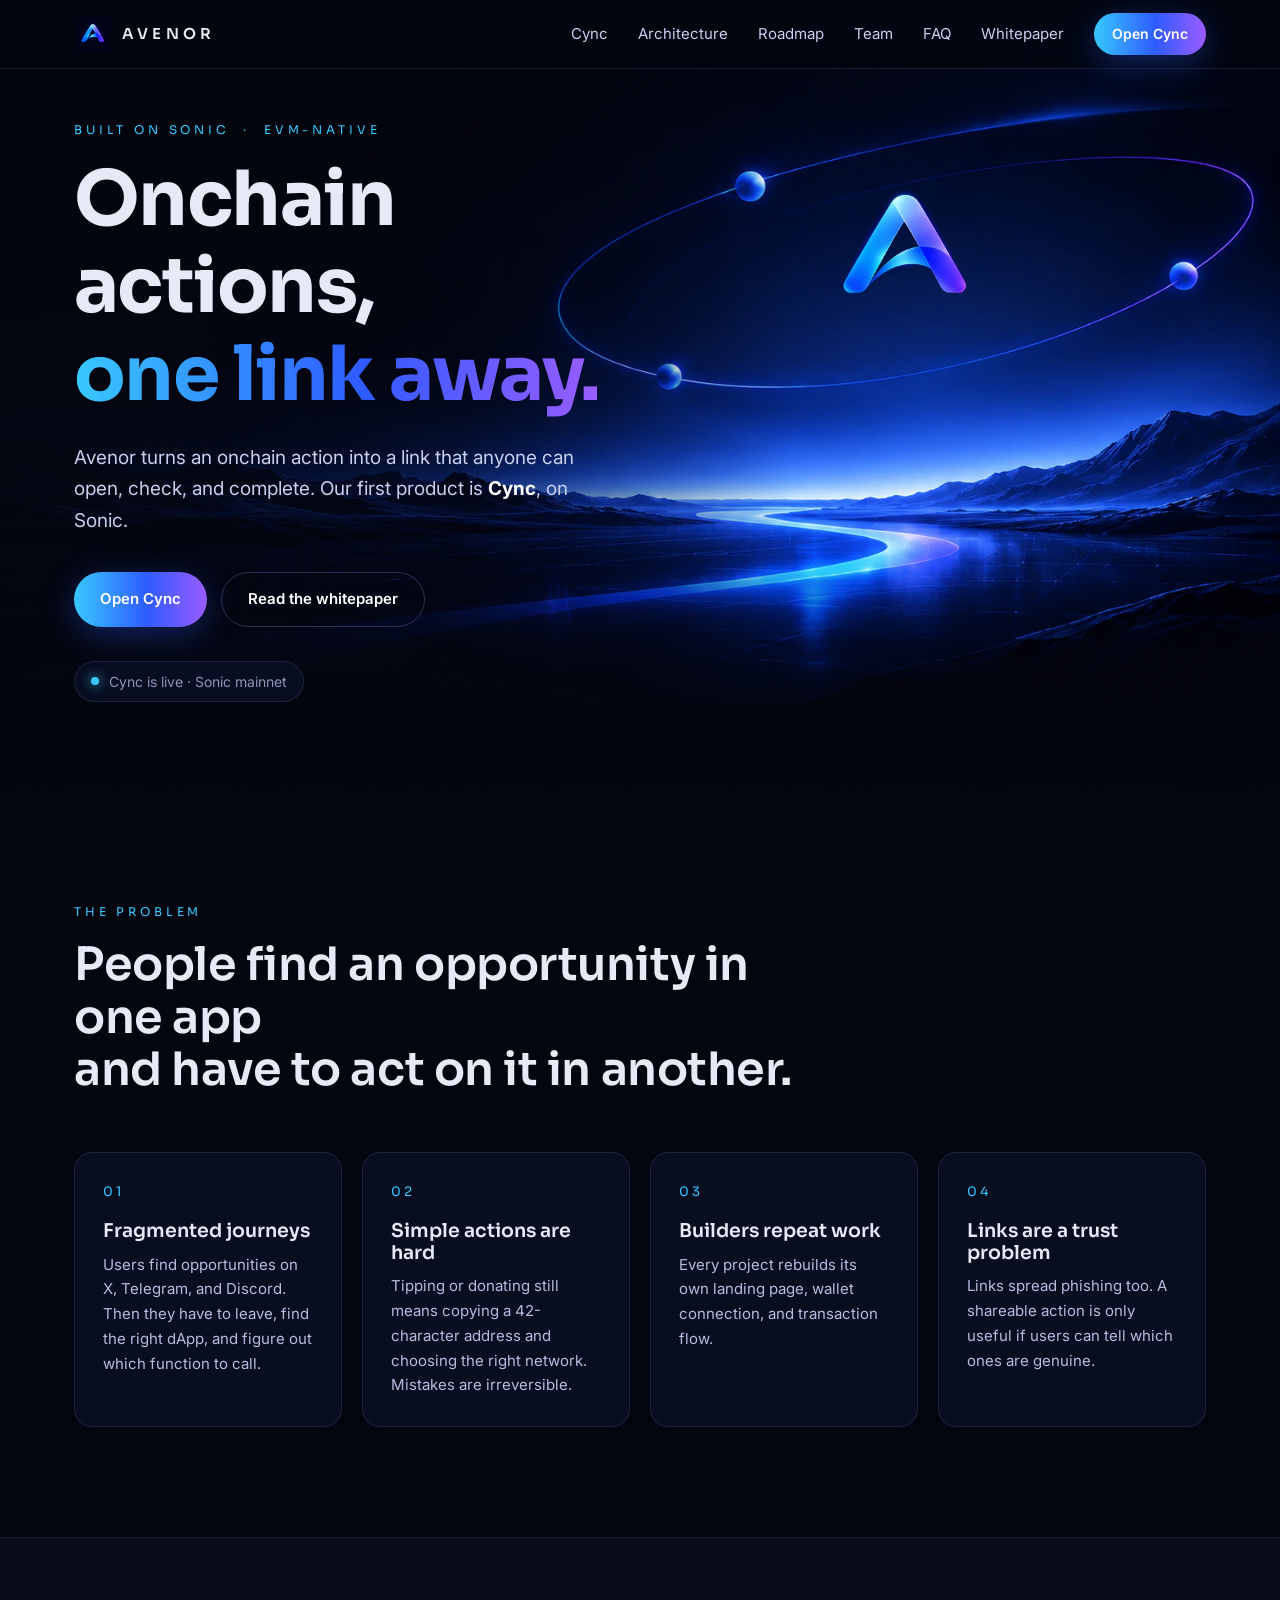
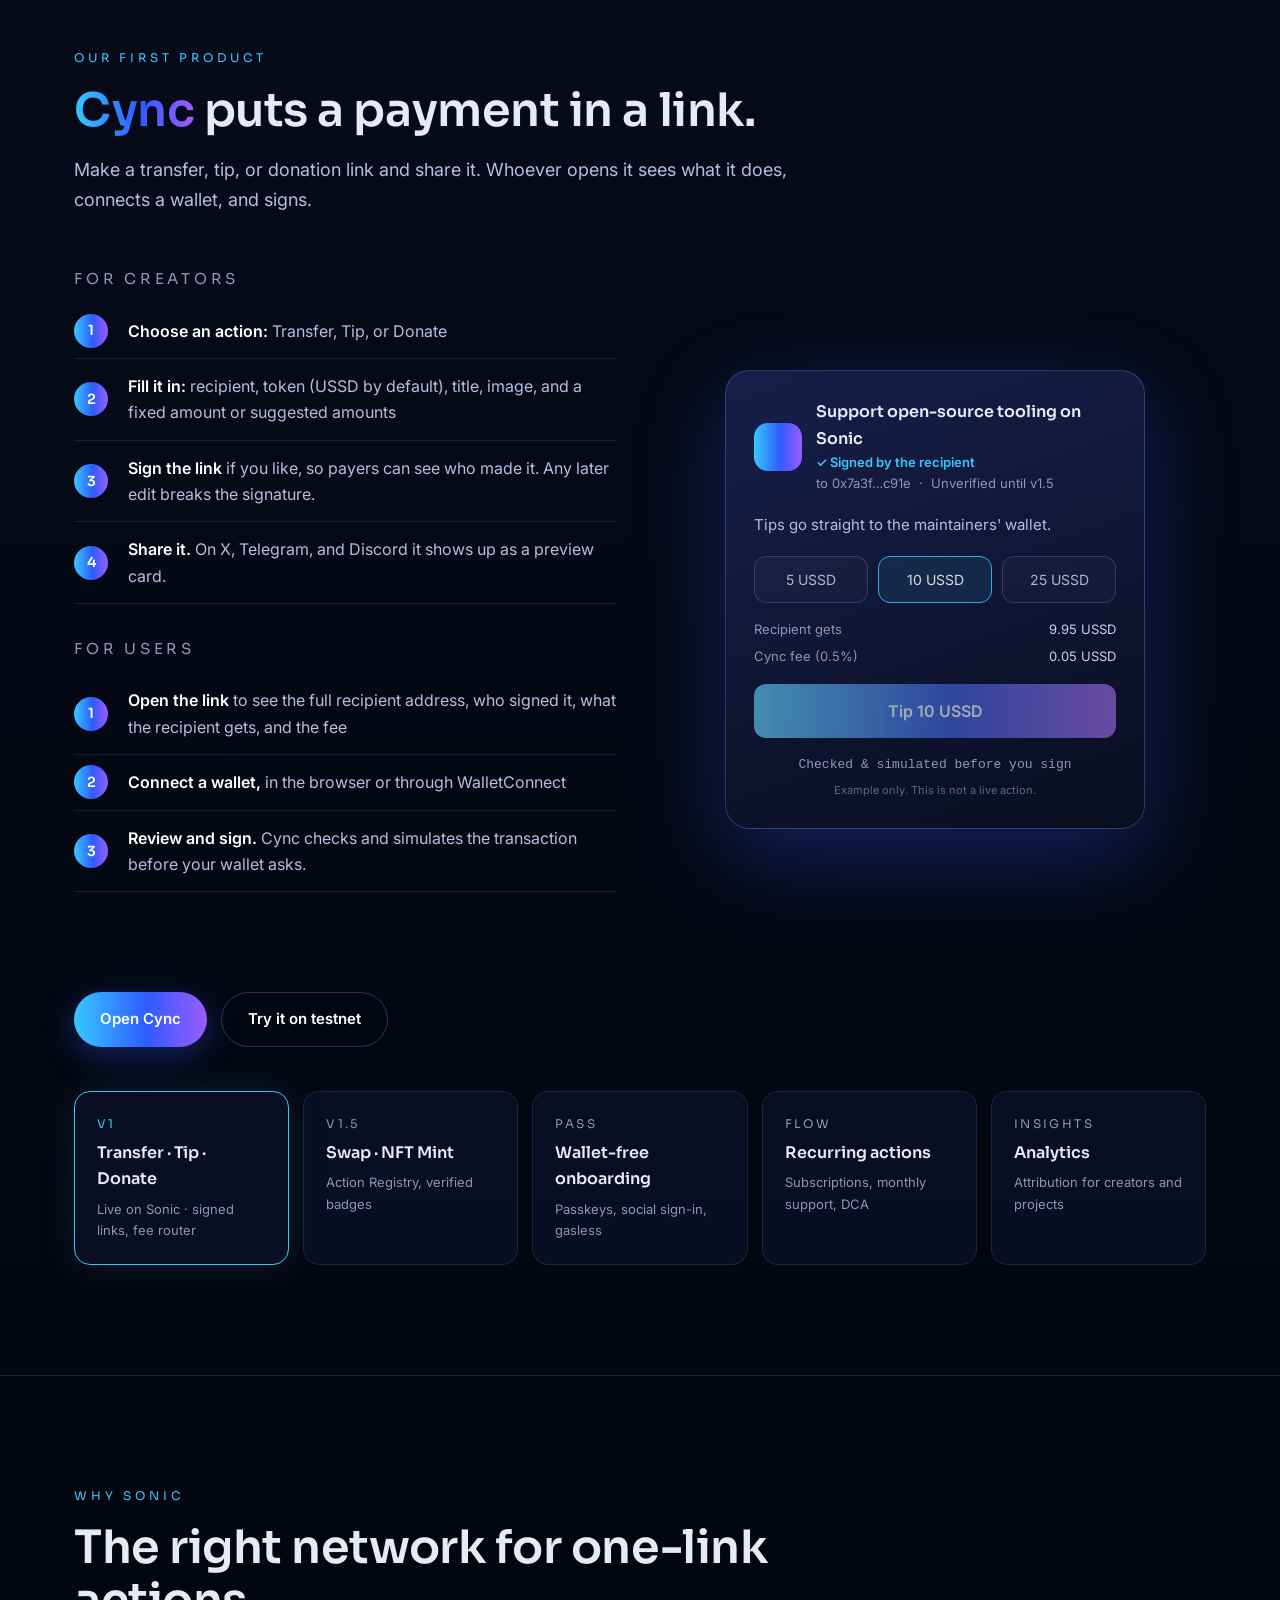
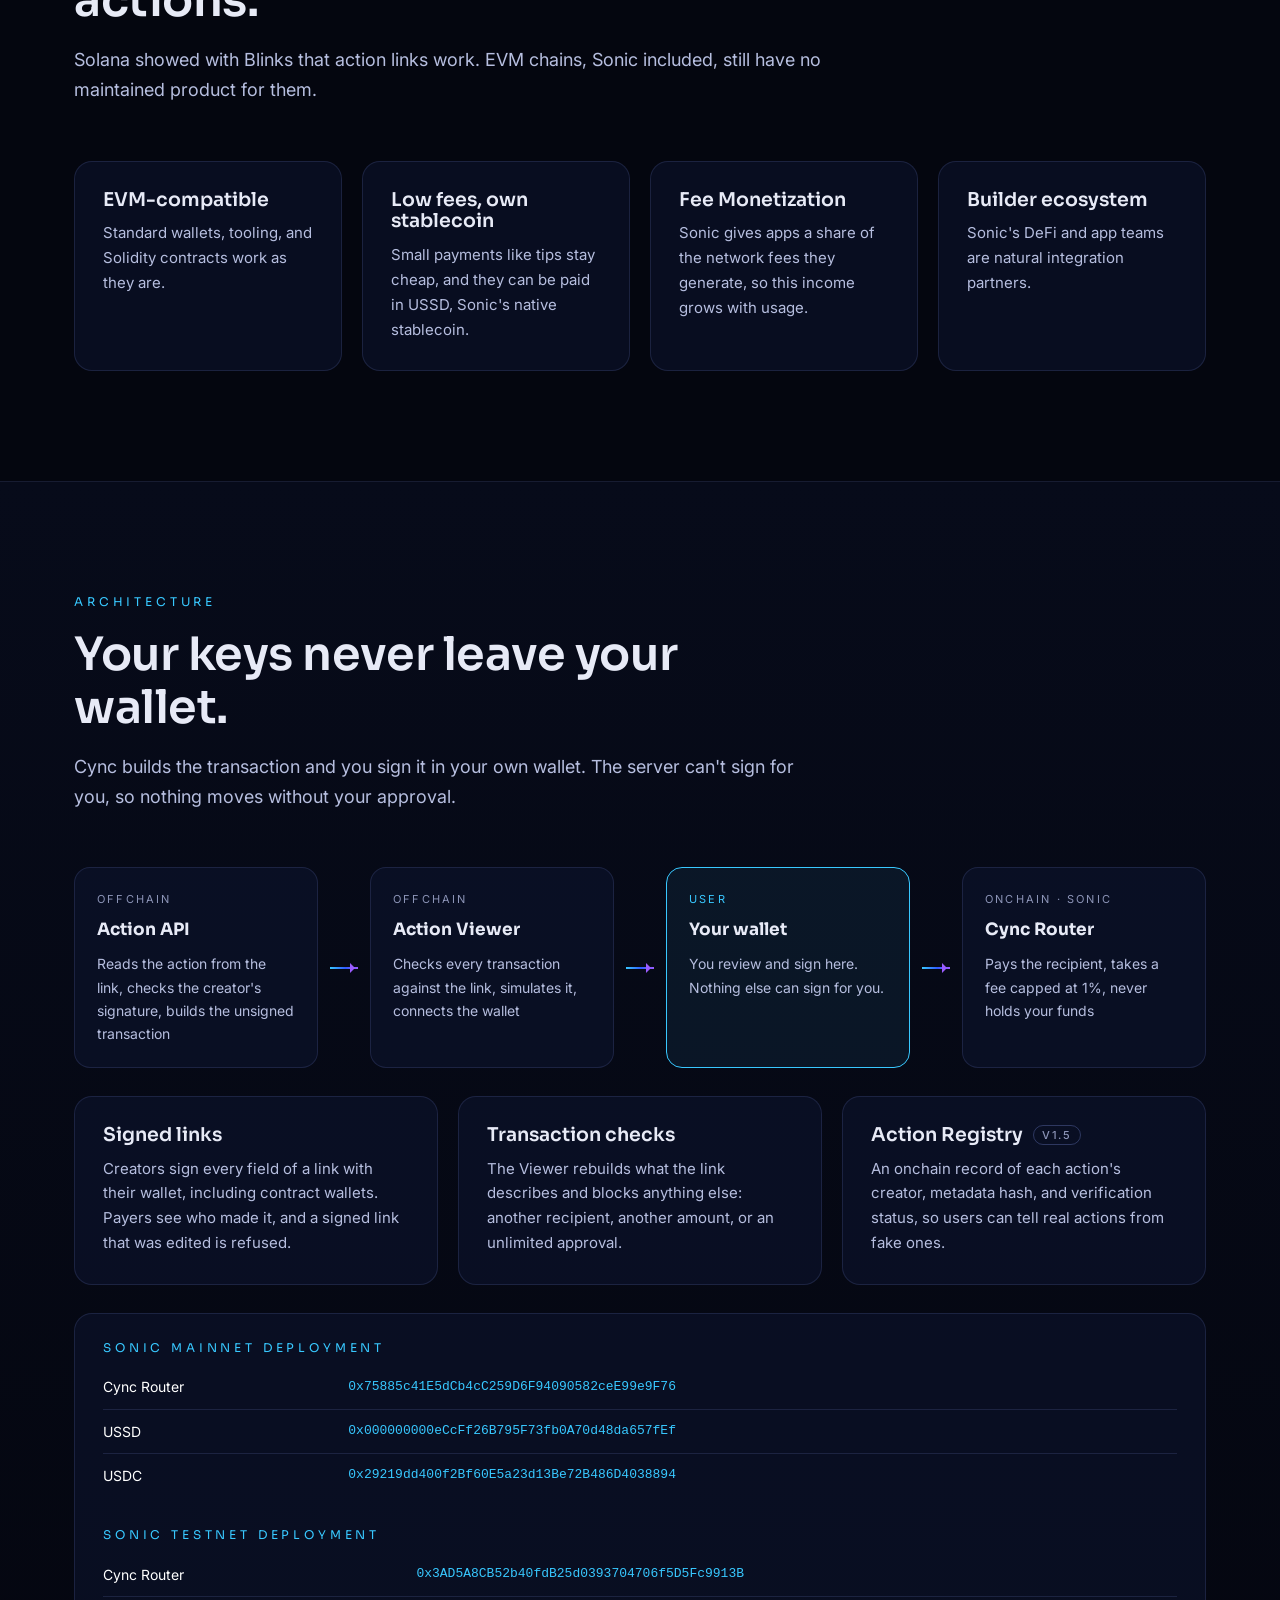
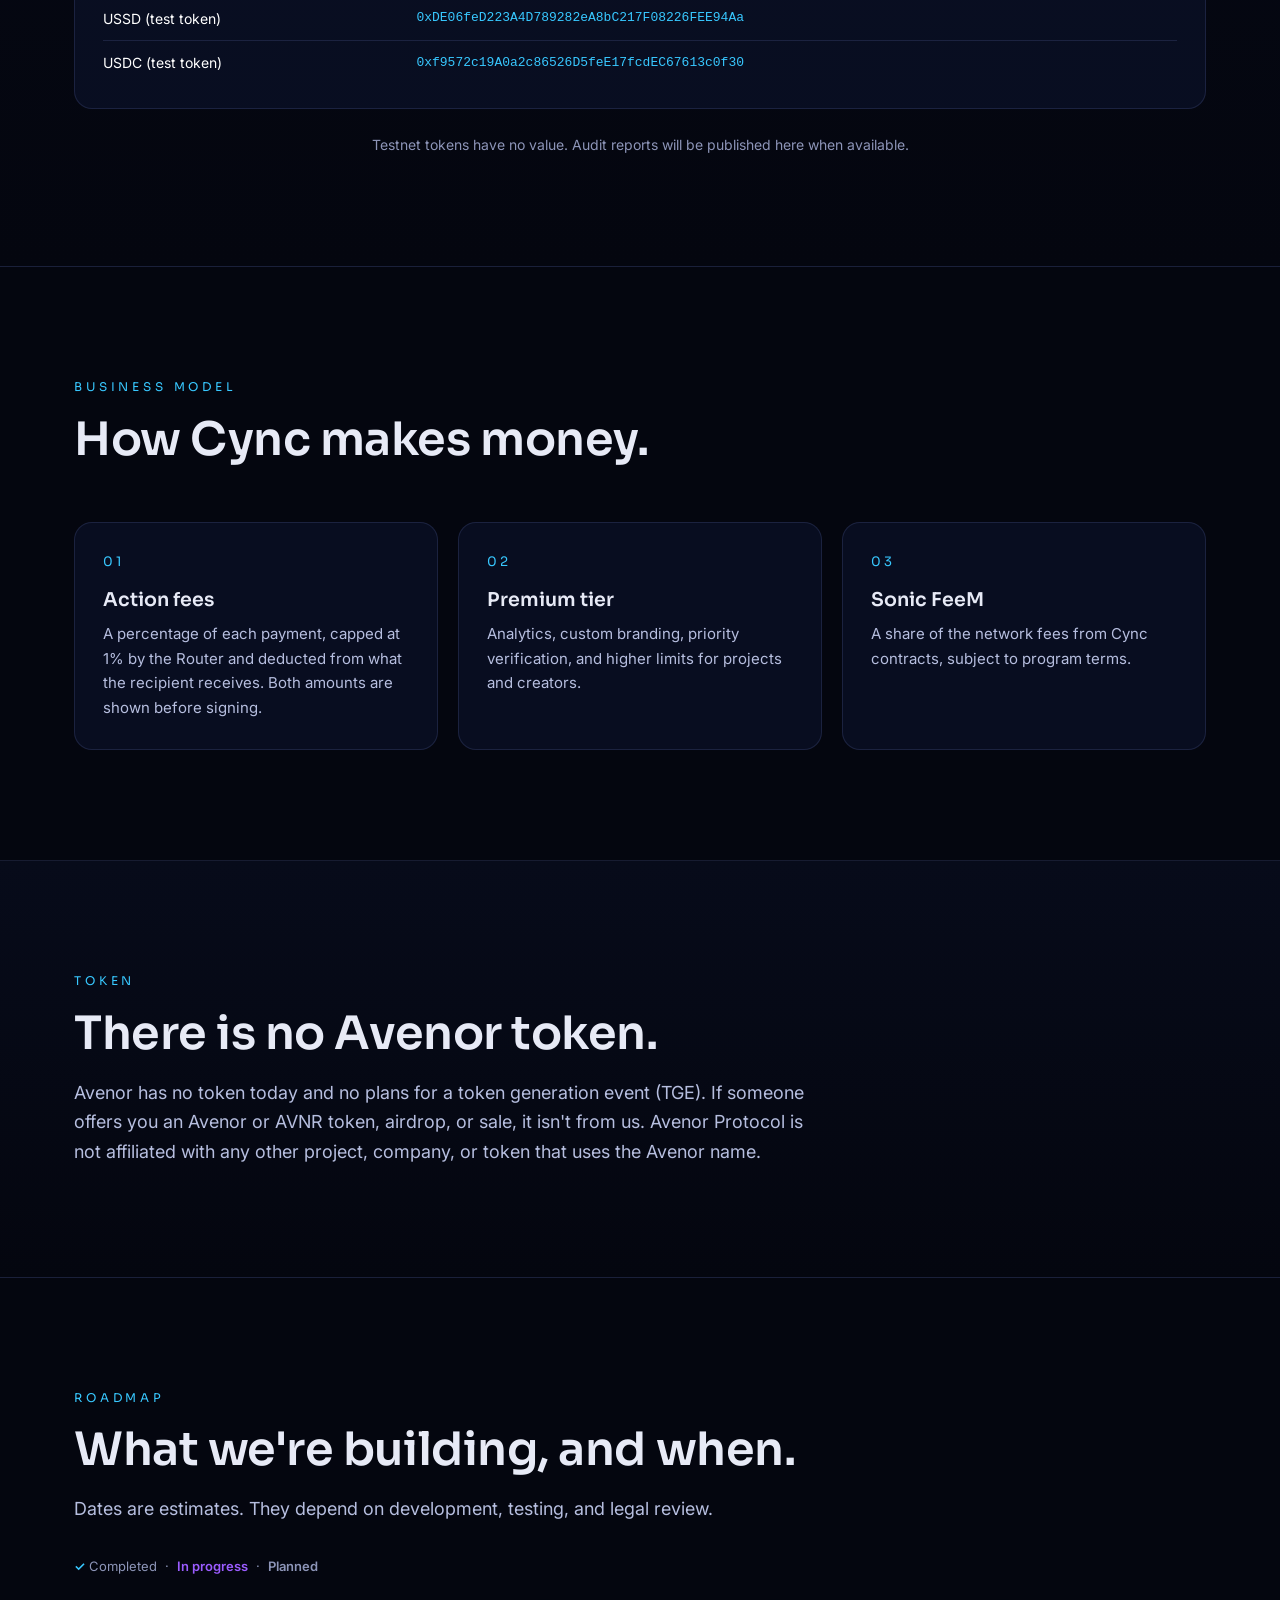
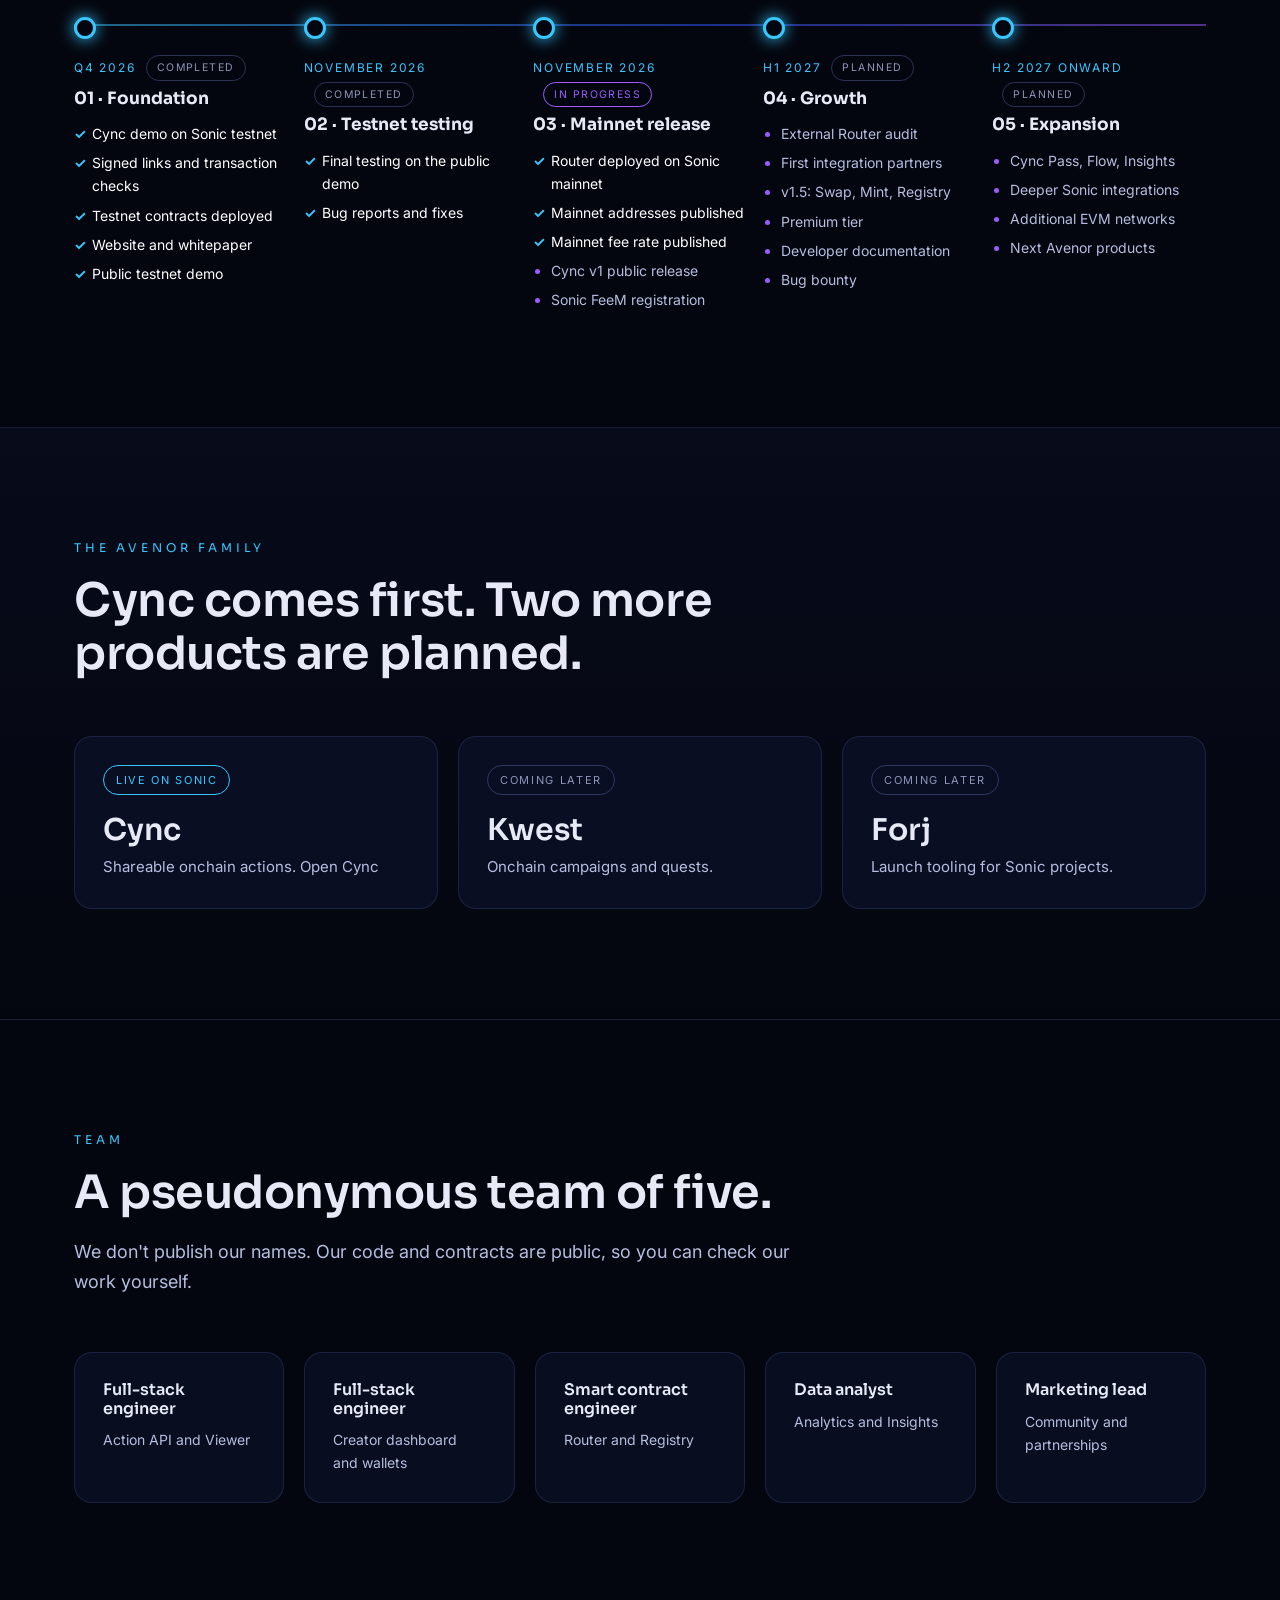
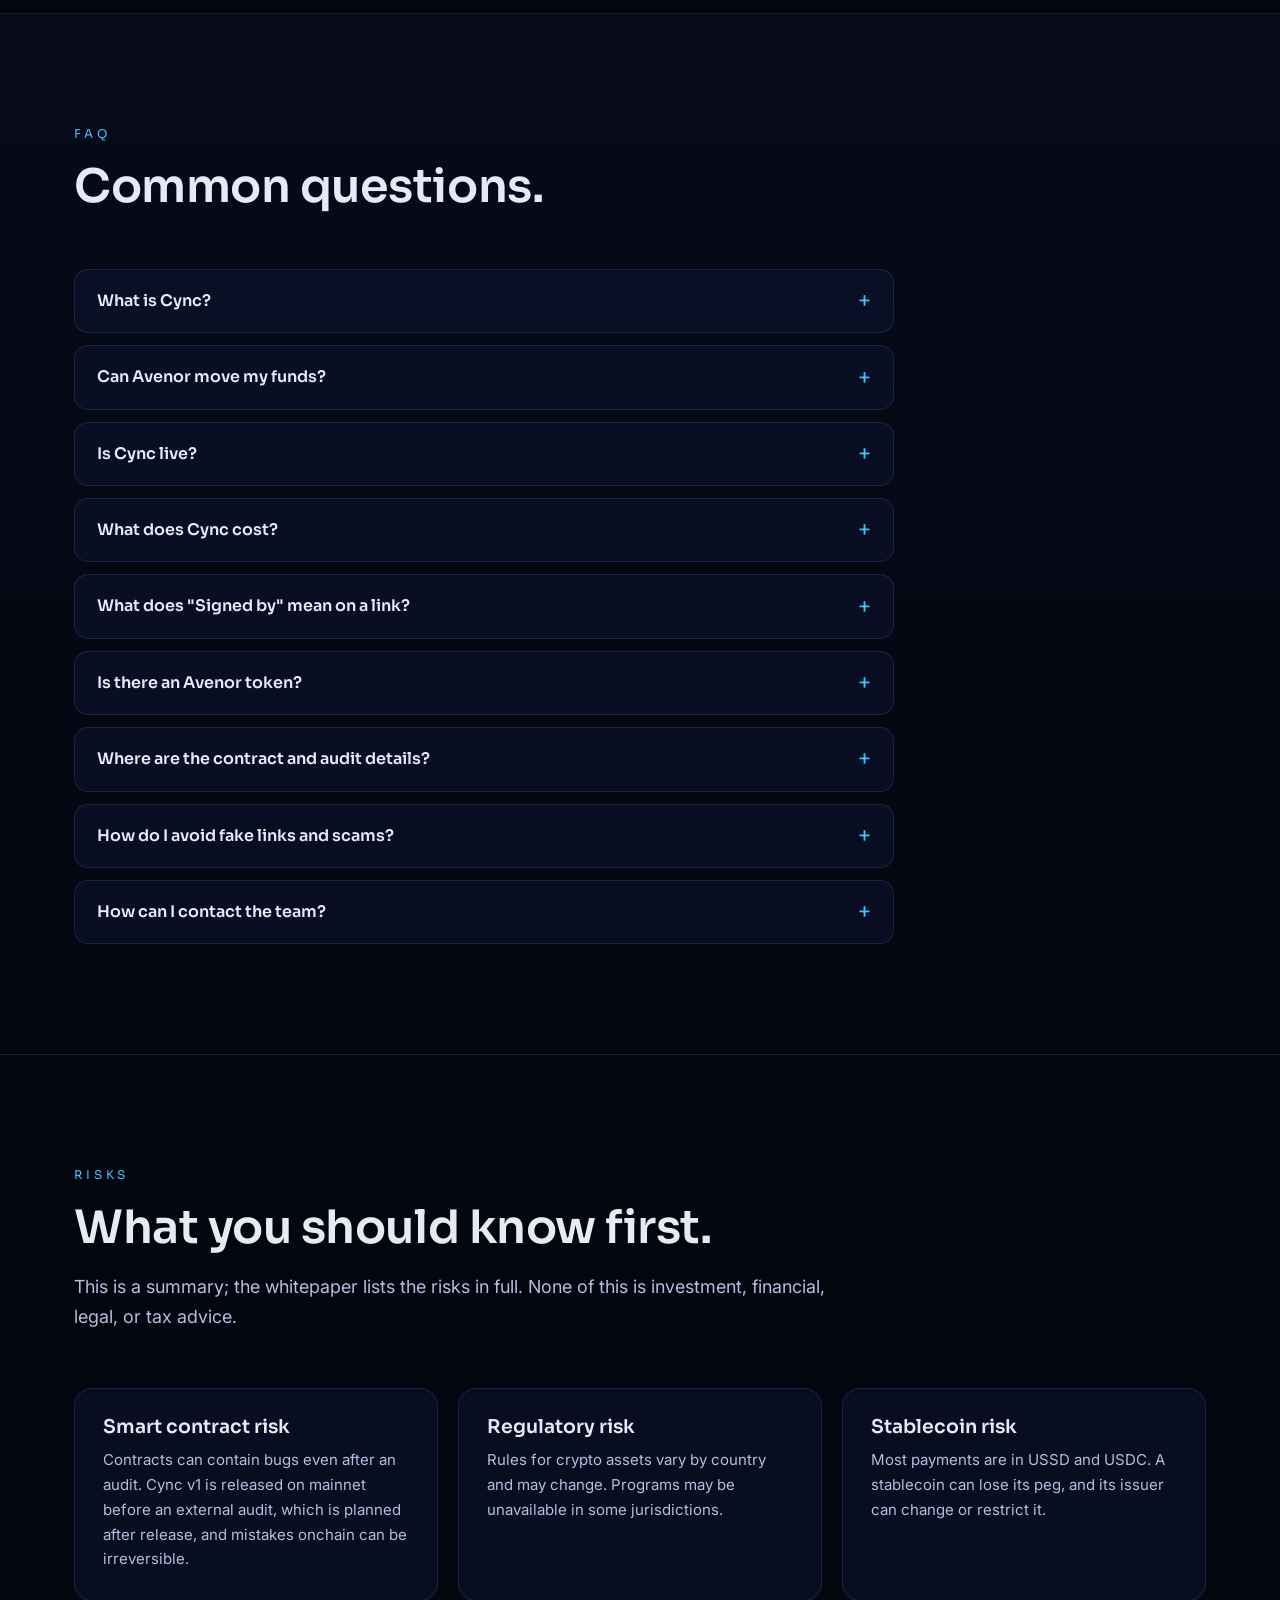
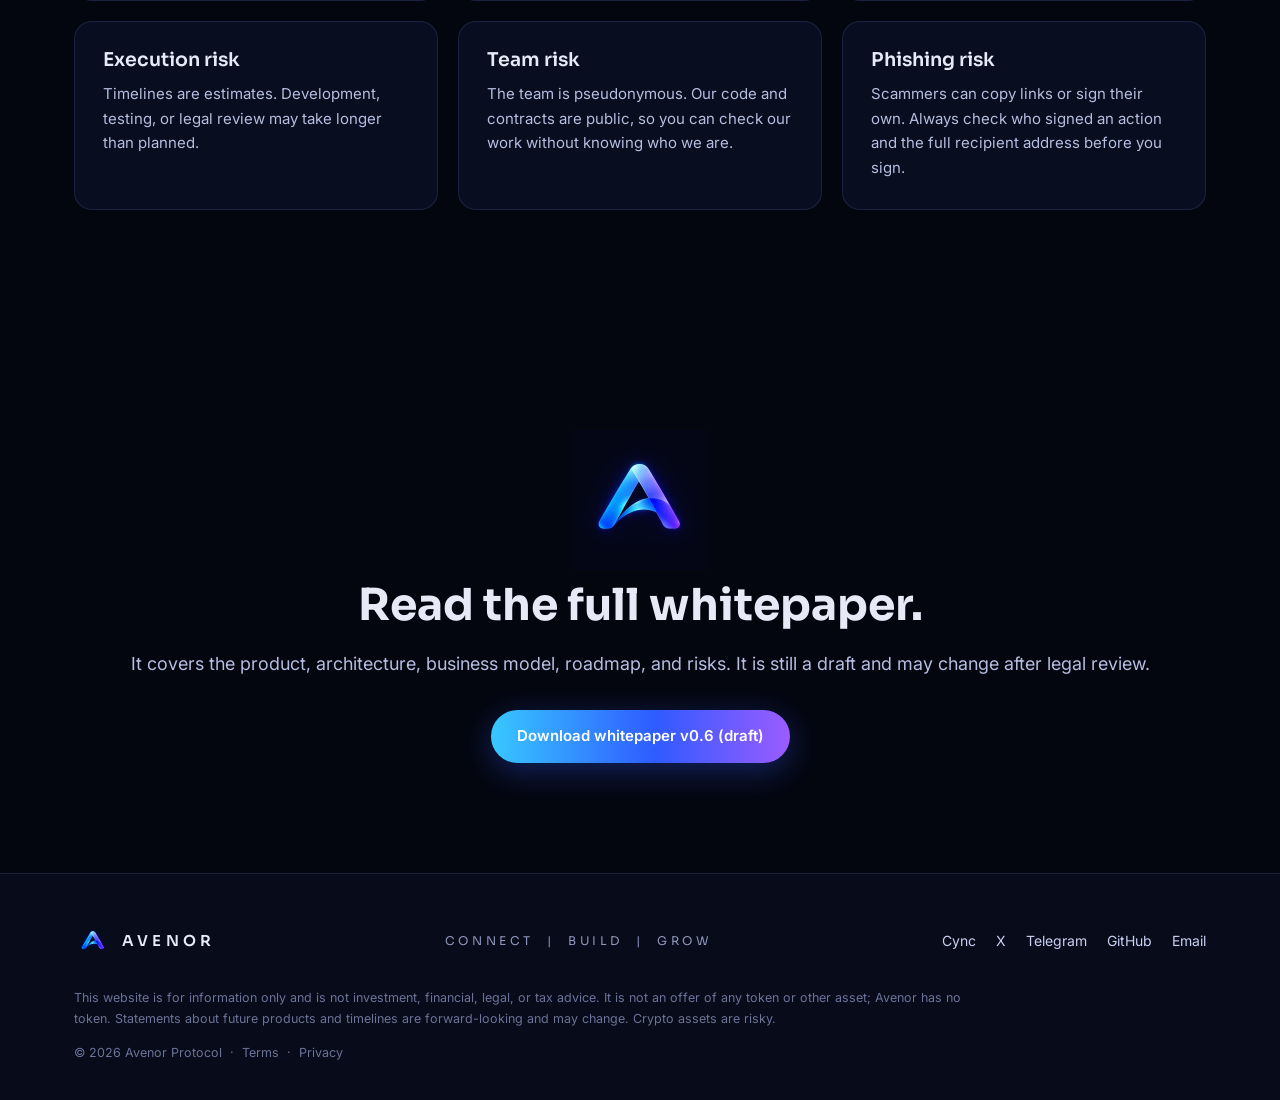
==== commit f4485b39: "update roadmap" ====
--- a/index.html
+++ b/index.html
@@ -39,8 +39,8 @@
       <a href="#roadmap">Roadmap</a>
       <a href="#team">Team</a>
       <a href="#faq">FAQ</a>
-      <a href="assets/Avenor_Whitepaper_v0.5_DRAFT.pdf" target="_blank" rel="noopener">Whitepaper</a>
-      <a href="https://testnet.cync.avenor-protocol.com" class="btn btn-sm" target="_blank" rel="noopener">Try Cync</a>
+      <a href="assets/Avenor_Whitepaper_v0.6_DRAFT.pdf" target="_blank" rel="noopener">Whitepaper</a>
+      <a href="https://cync.avenor-protocol.com" class="btn btn-sm" target="_blank" rel="noopener">Open Cync</a>
     </nav>
   </div>
 </header>
@@ -59,10 +59,10 @@
       <h1>Onchain actions,<br><span class="grad">one link away.</span></h1>
       <p class="lead">Avenor turns an onchain action into a link that anyone can open, check, and complete. Our first product is <strong>Cync</strong>, on Sonic.</p>
       <div class="cta">
-        <a href="https://testnet.cync.avenor-protocol.com" class="btn" target="_blank" rel="noopener">Try the Cync demo</a>
-        <a href="assets/Avenor_Whitepaper_v0.5_DRAFT.pdf" class="btn btn-ghost" target="_blank" rel="noopener">Read the whitepaper</a>
+        <a href="https://cync.avenor-protocol.com" class="btn" target="_blank" rel="noopener">Open Cync</a>
+        <a href="assets/Avenor_Whitepaper_v0.6_DRAFT.pdf" class="btn btn-ghost" target="_blank" rel="noopener">Read the whitepaper</a>
       </div>
-      <div class="status"><span class="dot"></span>Cync demo live · Sonic testnet</div>
+      <div class="status"><span class="dot"></span>Cync is live · Sonic mainnet</div>
     </div>
   </div>
 </section>
@@ -116,7 +116,7 @@
         </div>
         <p class="ac-desc">Tips go straight to the maintainers' wallet.</p>
         <div class="ac-amounts"><button type="button" disabled>5 USSD</button><button type="button" class="on" disabled>10 USSD</button><button type="button" disabled>25 USSD</button></div>
-        <dl class="ac-review"><dt>Recipient gets</dt><dd>9.90 USSD</dd><dt>Cync fee (1%)</dt><dd>0.10 USSD</dd></dl>
+        <dl class="ac-review"><dt>Recipient gets</dt><dd>9.95 USSD</dd><dt>Cync fee (0.5%)</dt><dd>0.05 USSD</dd></dl>
         <div class="ac-sign" aria-disabled="true">Tip 10 USSD</div>
         <div class="ac-link">Checked &amp; simulated before you sign</div>
         <div class="ac-note">Example only. This is not a live action.</div>
@@ -124,12 +124,12 @@
     </div>
 
     <div class="cta reveal" style="margin:36px 0 44px">
-      <a href="https://testnet.cync.avenor-protocol.com" class="btn" target="_blank" rel="noopener">Open the testnet demo</a>
-      <a href="https://testnet.cync.avenor-protocol.com/faucet" class="btn btn-ghost" target="_blank" rel="noopener">Get test tokens</a>
+      <a href="https://cync.avenor-protocol.com" class="btn" target="_blank" rel="noopener">Open Cync</a>
+      <a href="https://testnet.cync.avenor-protocol.com" class="btn btn-ghost" target="_blank" rel="noopener">Try it on testnet</a>
     </div>
 
     <div class="phases reveal">
-      <div class="phase now"><span>v1</span><b>Transfer · Tip · Donate</b><small>Testnet demo live · signed links, fee router</small></div>
+      <div class="phase now"><span>v1</span><b>Transfer · Tip · Donate</b><small>Live on Sonic · signed links, fee router</small></div>
       <div class="phase"><span>v1.5</span><b>Swap · NFT Mint</b><small>Action Registry, verified badges</small></div>
       <div class="phase"><span>Pass</span><b>Wallet-free onboarding</b><small>Passkeys, social sign-in, gasless</small></div>
       <div class="phase"><span>Flow</span><b>Recurring actions</b><small>Subscriptions, monthly support, DCA</small></div>
@@ -181,7 +181,15 @@
     </div>
 
     <div class="deploy reveal">
-      <div class="kicker">Sonic testnet deployment</div>
+      <div class="kicker">Sonic mainnet deployment</div>
+      <table>
+        <tbody>
+          <tr><td>Cync Router</td><td><a href="https://sonicscan.org/address/0x75885c41E5dCb4cC259D6F94090582ceE99e9F76" target="_blank" rel="noopener">0x75885c41E5dCb4cC259D6F94090582ceE99e9F76</a></td></tr>
+          <tr><td>USSD</td><td><a href="https://sonicscan.org/address/0x000000000eCcFf26B795F73fb0A70d48da657fEf" target="_blank" rel="noopener">0x000000000eCcFf26B795F73fb0A70d48da657fEf</a></td></tr>
+          <tr><td>USDC</td><td><a href="https://sonicscan.org/address/0x29219dd400f2Bf60E5a23d13Be72B486D4038894" target="_blank" rel="noopener">0x29219dd400f2Bf60E5a23d13Be72B486D4038894</a></td></tr>
+        </tbody>
+      </table>
+      <div class="kicker" style="margin-top:28px">Sonic testnet deployment</div>
       <table>
         <tbody>
           <tr><td>Cync Router</td><td><a href="https://testnet.sonicscan.org/address/0x3AD5A8CB52b40fdB25d0393704706f5D5Fc9913B" target="_blank" rel="noopener">0x3AD5A8CB52b40fdB25d0393704706f5D5Fc9913B</a></td></tr>
@@ -190,7 +198,7 @@
         </tbody>
       </table>
     </div>
-    <p class="note reveal">Testnet tokens have no value. Mainnet contract addresses and audit reports will be published here at a later date.</p>
+    <p class="note reveal">Testnet tokens have no value. Audit reports will be published here when available.</p>
   </div>
 </section>
 
@@ -231,8 +239,8 @@
     <p class="legend reveal"><b class="lg-done">✓</b> Completed &nbsp;·&nbsp; <b class="lg-active">In progress</b> &nbsp;·&nbsp; <b>Planned</b></p>
     <div class="timeline">
       <div class="tl reveal"><span class="tl-q">Q4 2026</span><span class="tl-state">Completed</span><h3>01 · Foundation</h3><ul><li class="done">Cync demo on Sonic testnet<span class="sr"> (completed)</span></li><li class="done">Signed links and transaction checks<span class="sr"> (completed)</span></li><li class="done">Testnet contracts deployed<span class="sr"> (completed)</span></li><li class="done">Website and whitepaper<span class="sr"> (completed)</span></li><li class="done">Public testnet demo<span class="sr"> (completed)</span></li></ul></div>
-      <div class="tl reveal"><span class="tl-q">November 2026</span><span class="tl-state is-active">In progress</span><h3>02 · Testnet testing</h3><ul><li>Final testing on the public demo</li><li>Bug reports and fixes</li></ul></div>
-      <div class="tl reveal"><span class="tl-q">November 2026</span><span class="tl-state">Up next</span><h3>03 · Mainnet release</h3><ul><li>Cync v1 on Sonic mainnet</li><li>Mainnet addresses published</li><li>Mainnet fee rate published</li></ul></div>
+      <div class="tl reveal"><span class="tl-q">November 2026</span><span class="tl-state">Completed</span><h3>02 · Testnet testing</h3><ul><li class="done">Final testing on the public demo<span class="sr"> (completed)</span></li><li class="done">Bug reports and fixes<span class="sr"> (completed)</span></li></ul></div>
+      <div class="tl reveal"><span class="tl-q">November 2026</span><span class="tl-state is-active">In progress</span><h3>03 · Mainnet release</h3><ul><li class="done">Router deployed on Sonic mainnet<span class="sr"> (completed)</span></li><li class="done">Mainnet addresses published<span class="sr"> (completed)</span></li><li class="done">Mainnet fee rate published<span class="sr"> (completed)</span></li><li>Cync v1 public release</li><li>Sonic FeeM registration</li></ul></div>
       <div class="tl reveal"><span class="tl-q">H1 2027</span><span class="tl-state">Planned</span><h3>04 · Growth</h3><ul><li>External Router audit</li><li>First integration partners</li><li>v1.5: Swap, Mint, Registry</li><li>Premium tier</li><li>Developer documentation</li><li>Bug bounty</li></ul></div>
       <div class="tl reveal"><span class="tl-q">H2 2027 onward</span><span class="tl-state">Planned</span><h3>05 · Expansion</h3><ul><li>Cync Pass, Flow, Insights</li><li>Deeper Sonic integrations</li><li>Additional EVM networks</li><li>Next Avenor products</li></ul></div>
     </div>
@@ -247,7 +255,7 @@
       <h2>Cync comes first. Two more products are planned.</h2>
     </div>
     <div class="grid-3">
-      <article class="card product reveal"><span class="tag tag-live">Live on testnet</span><h3>Cync</h3><p>Shareable onchain actions. <a href="https://testnet.cync.avenor-protocol.com" target="_blank" rel="noopener">Try the demo</a></p></article>
+      <article class="card product reveal"><span class="tag tag-live">Live on Sonic</span><h3>Cync</h3><p>Shareable onchain actions. <a href="https://cync.avenor-protocol.com" target="_blank" rel="noopener">Open Cync</a></p></article>
       <article class="card product reveal"><span class="tag">Coming later</span><h3>Kwest</h3><p>Onchain campaigns and quests.</p></article>
       <article class="card product reveal"><span class="tag">Coming later</span><h3>Forj</h3><p>Launch tooling for Sonic projects.</p></article>
     </div>
@@ -282,12 +290,12 @@
     <div class="faq reveal">
       <details><summary>What is Cync?</summary><p>Cync turns a transfer, tip, or donation into a single link. Whoever opens it sees what it does, connects a wallet, and signs.</p></details>
       <details><summary>Can Avenor move my funds?</summary><p>No. The Action API only builds an unsigned transaction. You sign it in your own wallet after reviewing it, and nothing else can sign for you. Always read what your wallet shows.</p></details>
-      <details><summary>Is there a demo?</summary><p>Yes. The Cync demo is live on Sonic testnet at <a href="https://testnet.cync.avenor-protocol.com" target="_blank" rel="noopener">testnet.cync.avenor-protocol.com</a>. Get free test tokens from its <a href="https://testnet.cync.avenor-protocol.com/faucet" target="_blank" rel="noopener">faucet page</a>; you also need a little testnet S for gas. Testnet tokens have no real value.</p></details>
-      <details><summary>What does Cync cost?</summary><p>A percentage of each payment, capped at 1% by the Cync Router. The payer pays the amount shown, and the fee comes out of what the recipient receives. You see both numbers before you sign. The testnet demo charges 1%, and we'll publish the mainnet rate before launch.</p></details>
+      <details><summary>Is Cync live?</summary><p>Yes. Cync is live on Sonic mainnet at <a href="https://cync.avenor-protocol.com" target="_blank" rel="noopener">cync.avenor-protocol.com</a>. A demo with free test tokens is also available at <a href="https://testnet.cync.avenor-protocol.com" target="_blank" rel="noopener">testnet.cync.avenor-protocol.com</a>; get them from its <a href="https://testnet.cync.avenor-protocol.com/faucet" target="_blank" rel="noopener">faucet page</a>. Testnet tokens have no real value.</p></details>
+      <details><summary>What does Cync cost?</summary><p>A percentage of each payment, capped at 1% by the Cync Router. The payer pays the amount shown, and the fee comes out of what the recipient receives. You see both numbers before you sign. The fee on Sonic mainnet is 0.5%. The testnet demo charges 1%.</p></details>
       <details><summary>What does "Signed by" mean on a link?</summary><p>The creator signed the link with their wallet. You can see which address made it, and any edit to the link breaks the signature. It tells you who made the link, though, and nothing about whether they're trustworthy. Every link is marked "Unverified" until the Action Registry arrives in v1.5, so always check the recipient address.</p></details>
       <details><summary>Is there an Avenor token?</summary><p>No. Avenor has no token and no plans for a token generation event (TGE). Treat any token, airdrop, or sale that claims to be Avenor's as a scam.</p></details>
-      <details><summary>Where are the contract and audit details?</summary><p>The testnet addresses are in the Architecture section above. We'll publish mainnet addresses here when the contracts are deployed, and audit reports once an audit is complete.</p></details>
-      <details><summary>How do I avoid fake links and scams?</summary><p>Only trust links shared from our official channels: this website (avenor-protocol.com), the Cync demo (testnet.cync.avenor-protocol.com), <a href="https://x.com/Avenor_Protocol" target="_blank" rel="noopener">X</a>, <a href="https://t.me/avenor_protocol" target="_blank" rel="noopener">Telegram</a>, and <a href="https://github.com/avenor-protocol" target="_blank" rel="noopener">GitHub</a>. We will never ask for your seed phrase or private keys.</p></details>
+      <details><summary>Where are the contract and audit details?</summary><p>The mainnet and testnet addresses are in the Architecture section above. We'll publish audit reports here once an audit is complete.</p></details>
+      <details><summary>How do I avoid fake links and scams?</summary><p>Only trust links shared from our official channels: this website (avenor-protocol.com), the Cync app (cync.avenor-protocol.com), its testnet demo (testnet.cync.avenor-protocol.com), <a href="https://x.com/Avenor_Protocol" target="_blank" rel="noopener">X</a>, <a href="https://t.me/avenor_protocol" target="_blank" rel="noopener">Telegram</a>, and <a href="https://github.com/avenor-protocol" target="_blank" rel="noopener">GitHub</a>. We will never ask for your seed phrase or private keys.</p></details>
       <details><summary>How can I contact the team?</summary><p>Email <a href="mailto:avenor.protocol@gmail.com">avenor.protocol@gmail.com</a> or message us on Telegram.</p></details>
     </div>
   </div>
@@ -306,7 +314,7 @@
       <article class="card reveal"><h3>Regulatory risk</h3><p>Rules for crypto assets vary by country and may change. Programs may be unavailable in some jurisdictions.</p></article>
       <article class="card reveal"><h3>Stablecoin risk</h3><p>Most payments are in USSD and USDC. A stablecoin can lose its peg, and its issuer can change or restrict it.</p></article>
       <article class="card reveal"><h3>Execution risk</h3><p>Timelines are estimates. Development, testing, or legal review may take longer than planned.</p></article>
-      <article class="card reveal"><h3>Team risk</h3><p>The team is pseudonymous. Our code and contracts are public, and the demo works before launch, so you can check our work without knowing who we are.</p></article>
+      <article class="card reveal"><h3>Team risk</h3><p>The team is pseudonymous. Our code and contracts are public, so you can check our work without knowing who we are.</p></article>
       <article class="card reveal"><h3>Phishing risk</h3><p>Scammers can copy links or sign their own. Always check who signed an action and the full recipient address before you sign.</p></article>
     </div>
   </div>
@@ -318,7 +326,7 @@
     <img src="assets/logo-sm.webp" alt="" width="140" height="140" loading="lazy">
     <h2>Read the full whitepaper.</h2>
     <p class="sub">It covers the product, architecture, business model, roadmap, and risks. It is still a draft and may change after legal review.</p>
-    <a href="assets/Avenor_Whitepaper_v0.5_DRAFT.pdf" class="btn" target="_blank" rel="noopener">Download whitepaper v0.5 (draft)</a>
+    <a href="assets/Avenor_Whitepaper_v0.6_DRAFT.pdf" class="btn" target="_blank" rel="noopener">Download whitepaper v0.6 (draft)</a>
   </div>
 </section>
 
@@ -330,7 +338,7 @@
       <a href="#top" class="brand"><img src="assets/logo-sm.webp" alt="" width="38" height="38" loading="lazy"><span>AVENOR</span></a>
       <div class="motto">CONNECT &nbsp;|&nbsp; BUILD &nbsp;|&nbsp; GROW</div>
       <div class="socials">
-        <a href="https://testnet.cync.avenor-protocol.com" target="_blank" rel="noopener" aria-label="Cync demo">Cync</a>
+        <a href="https://cync.avenor-protocol.com" target="_blank" rel="noopener" aria-label="Cync app">Cync</a>
         <a href="https://x.com/Avenor_Protocol" target="_blank" rel="noopener" aria-label="X (Twitter)">X</a>
         <a href="https://t.me/avenor_protocol" target="_blank" rel="noopener" aria-label="Telegram">Telegram</a>
         <a href="https://github.com/avenor-protocol" target="_blank" rel="noopener" aria-label="GitHub">GitHub</a>
@@ -338,7 +346,7 @@
       </div>
     </div>
     <p class="legal">This website is for information only and is not investment, financial, legal, or tax advice. It is not an offer of any token or other asset; Avenor has no token. Statements about future products and timelines are forward-looking and may change. Crypto assets are risky.</p>
-    <p class="copy">© 2026 Avenor Protocol &nbsp;·&nbsp; <a href="https://testnet.cync.avenor-protocol.com/terms" target="_blank" rel="noopener">Demo terms</a> &nbsp;·&nbsp; <a href="https://testnet.cync.avenor-protocol.com/privacy" target="_blank" rel="noopener">Demo privacy</a></p>
+    <p class="copy">© 2026 Avenor Protocol &nbsp;·&nbsp; <a href="https://cync.avenor-protocol.com/terms" target="_blank" rel="noopener">Terms</a> &nbsp;·&nbsp; <a href="https://cync.avenor-protocol.com/privacy" target="_blank" rel="noopener">Privacy</a></p>
   </div>
 </footer>
 
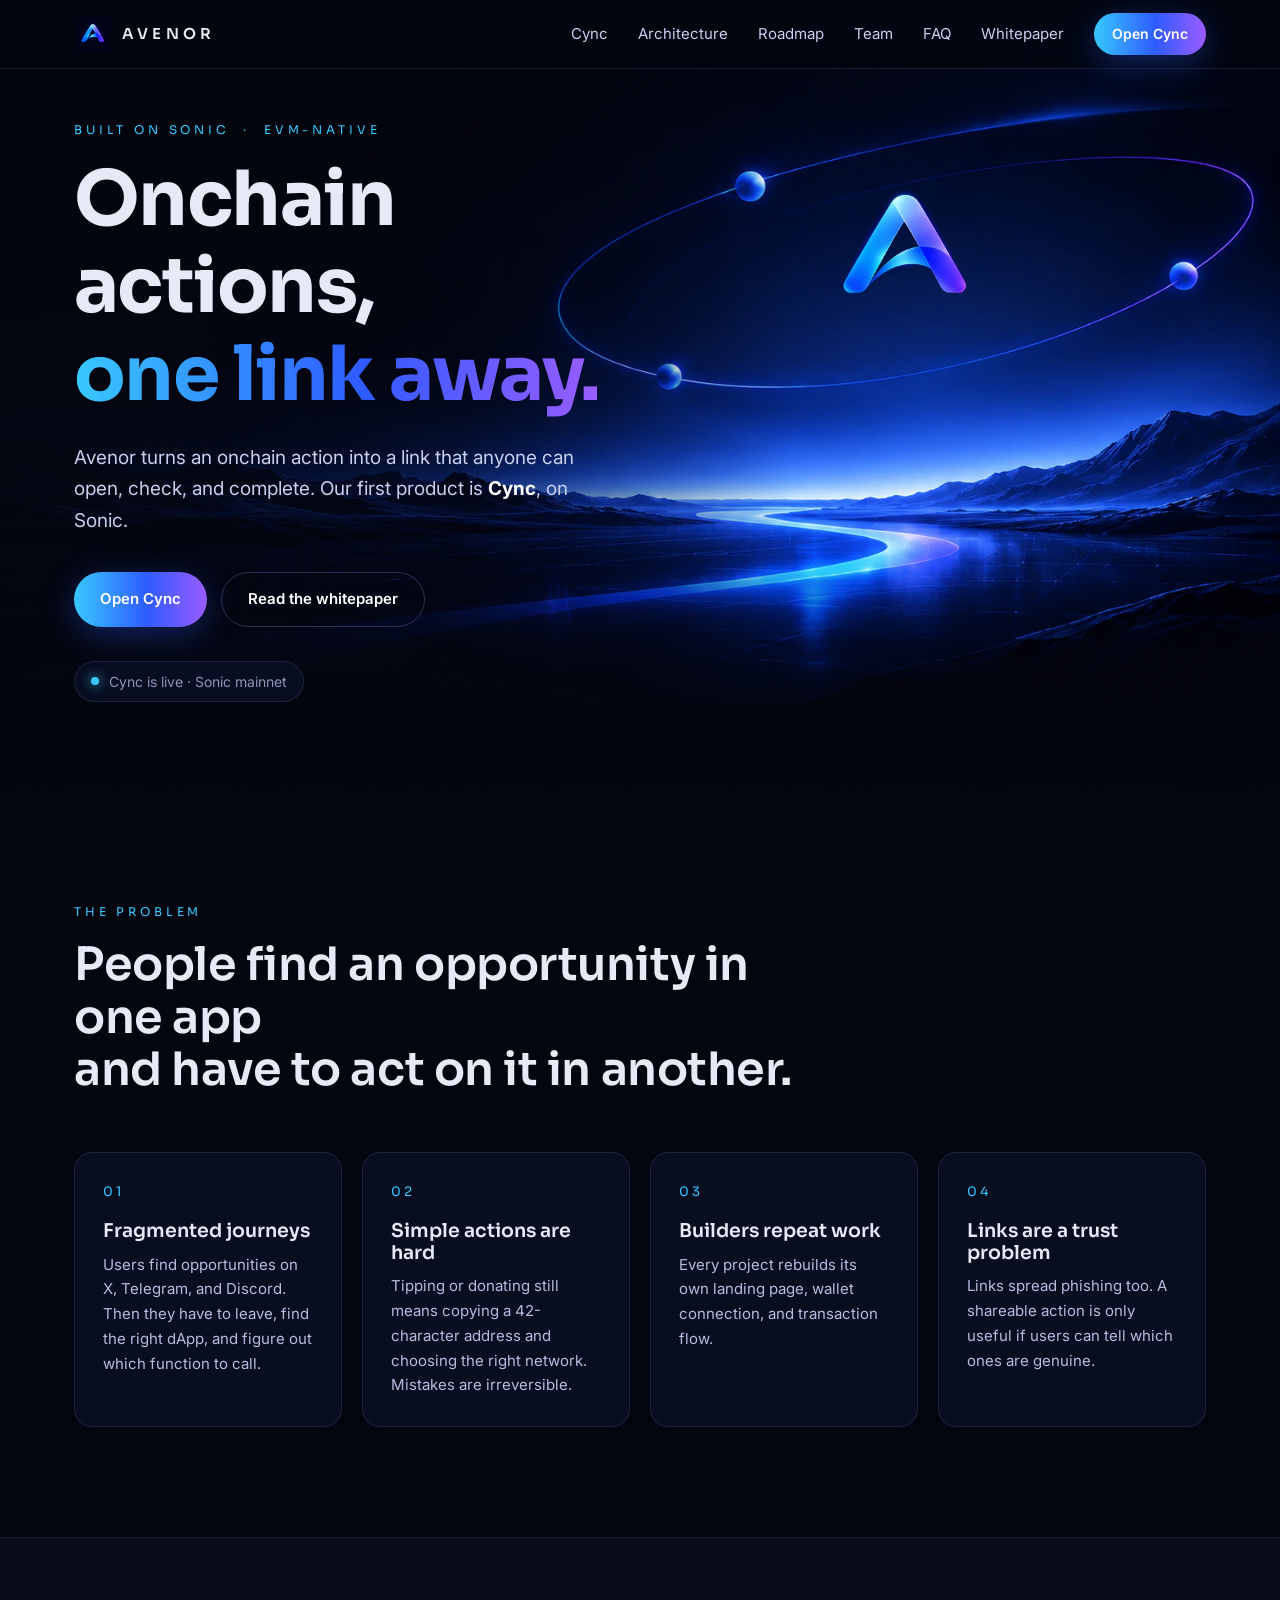
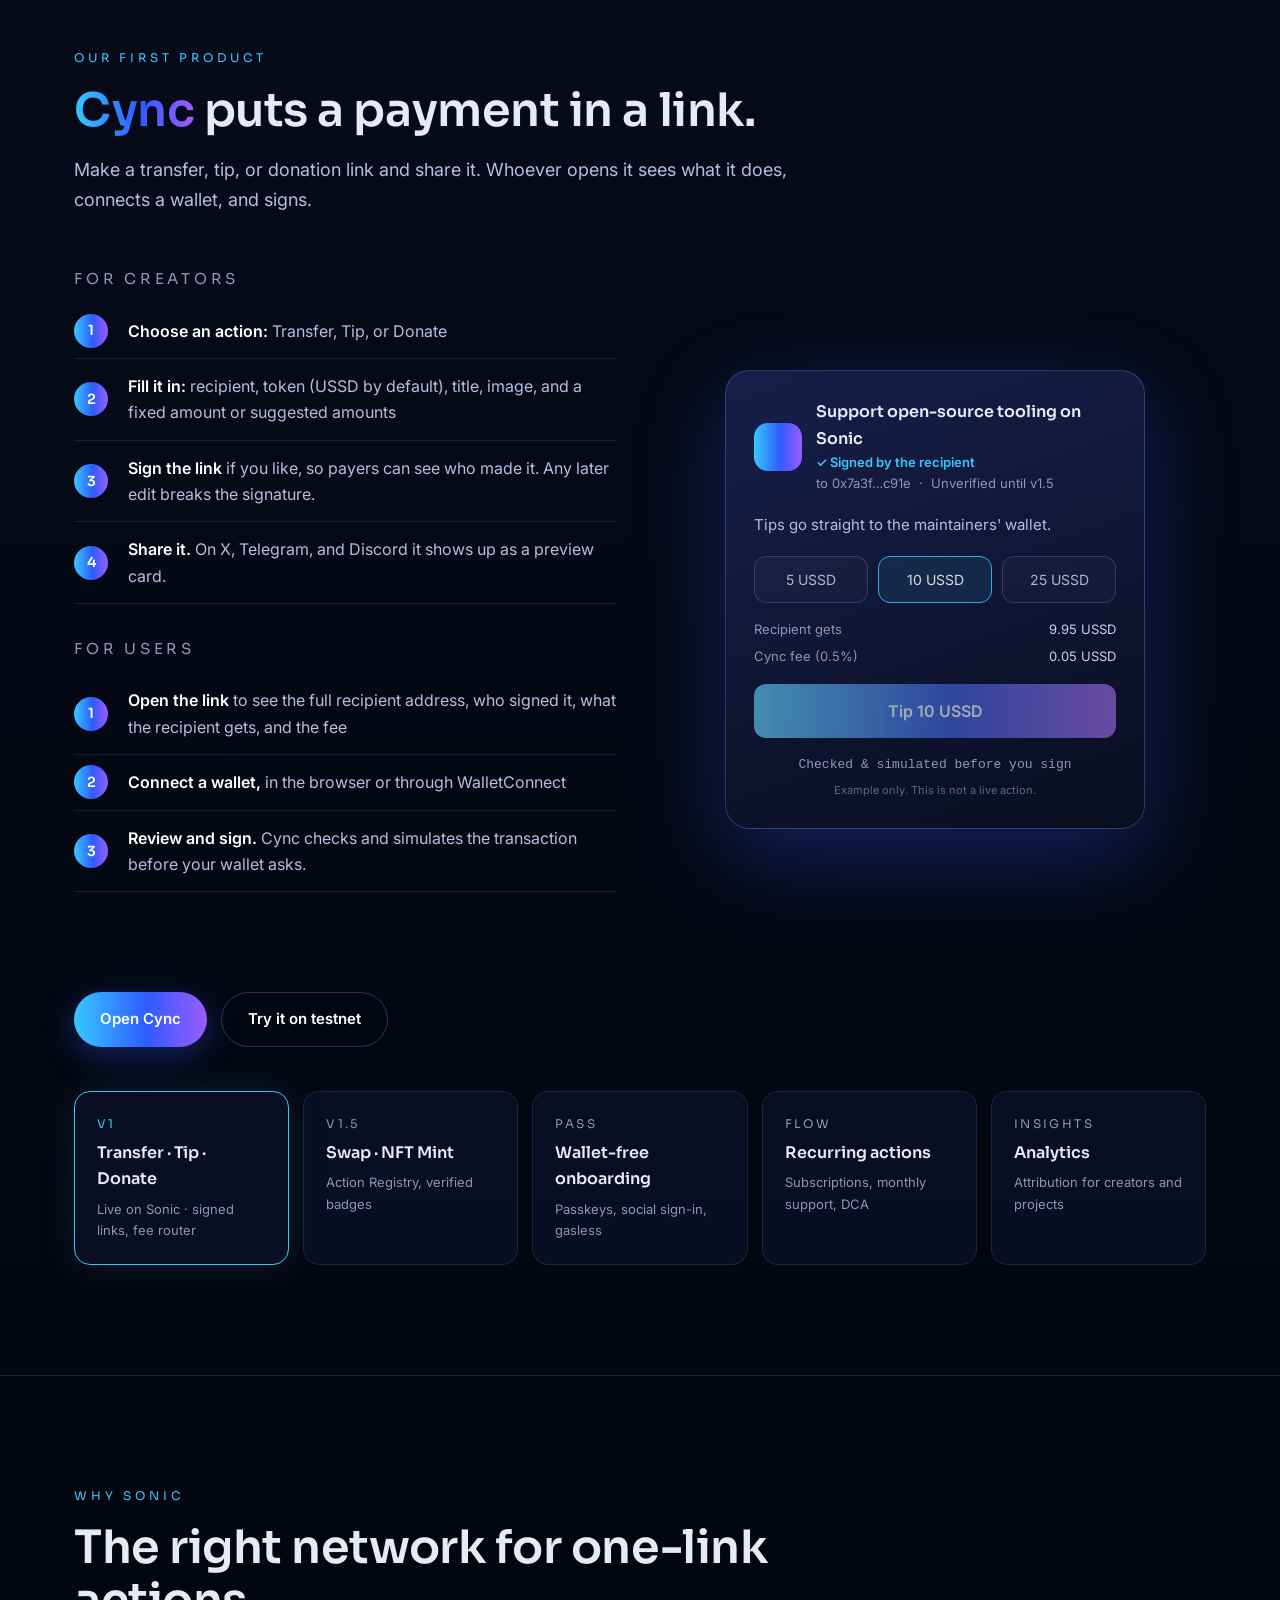
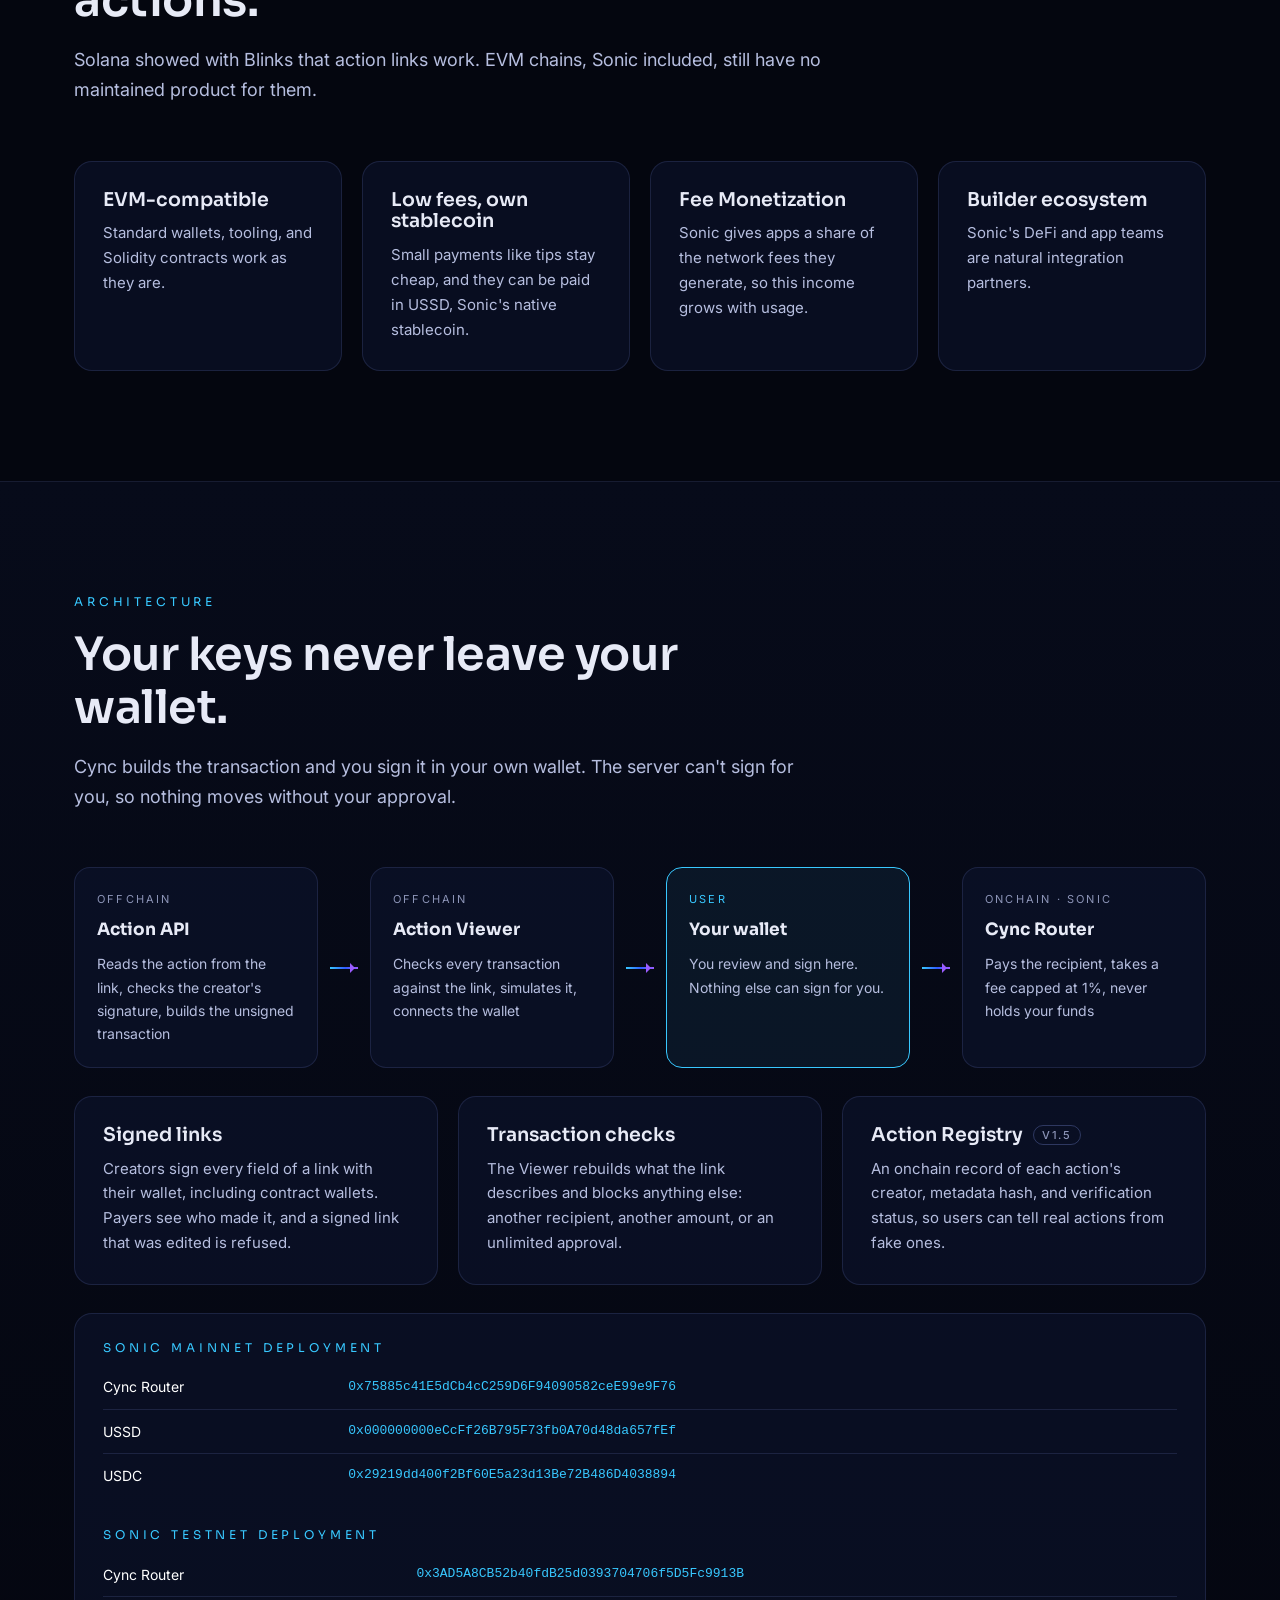
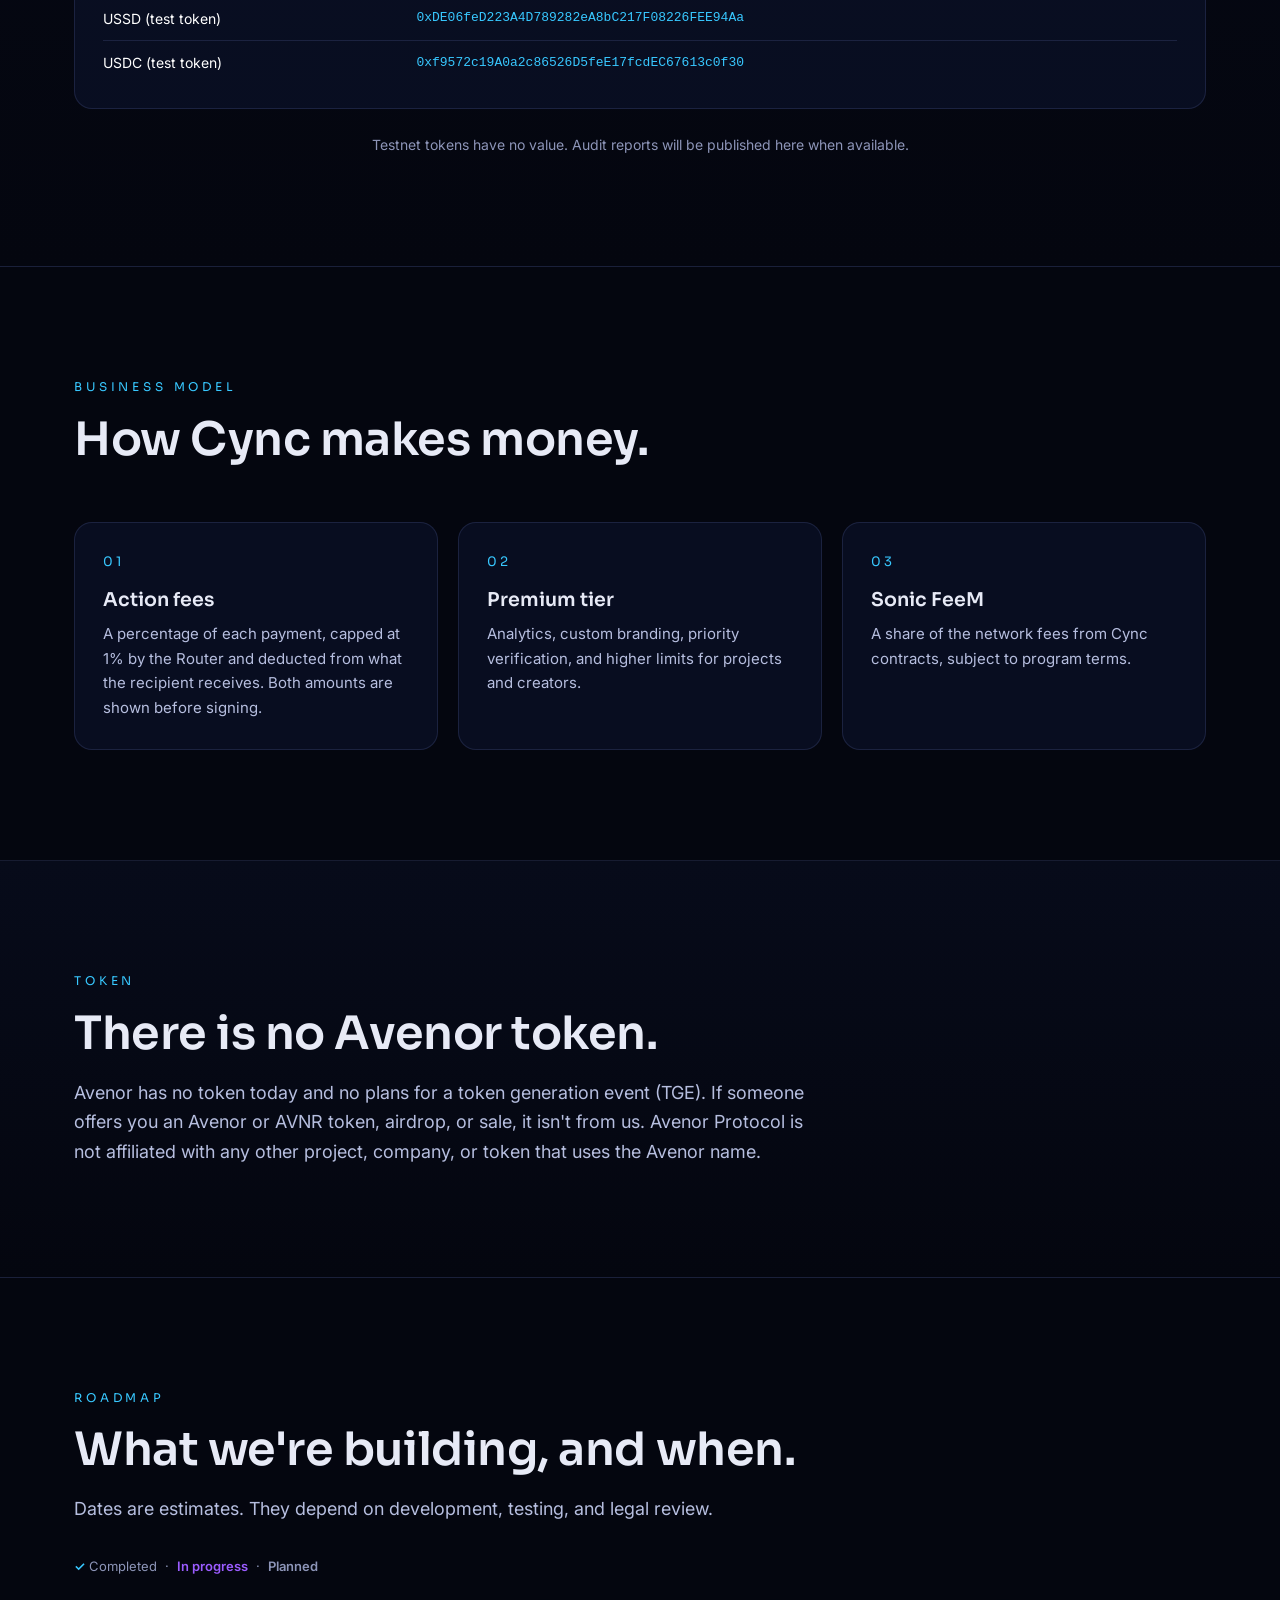
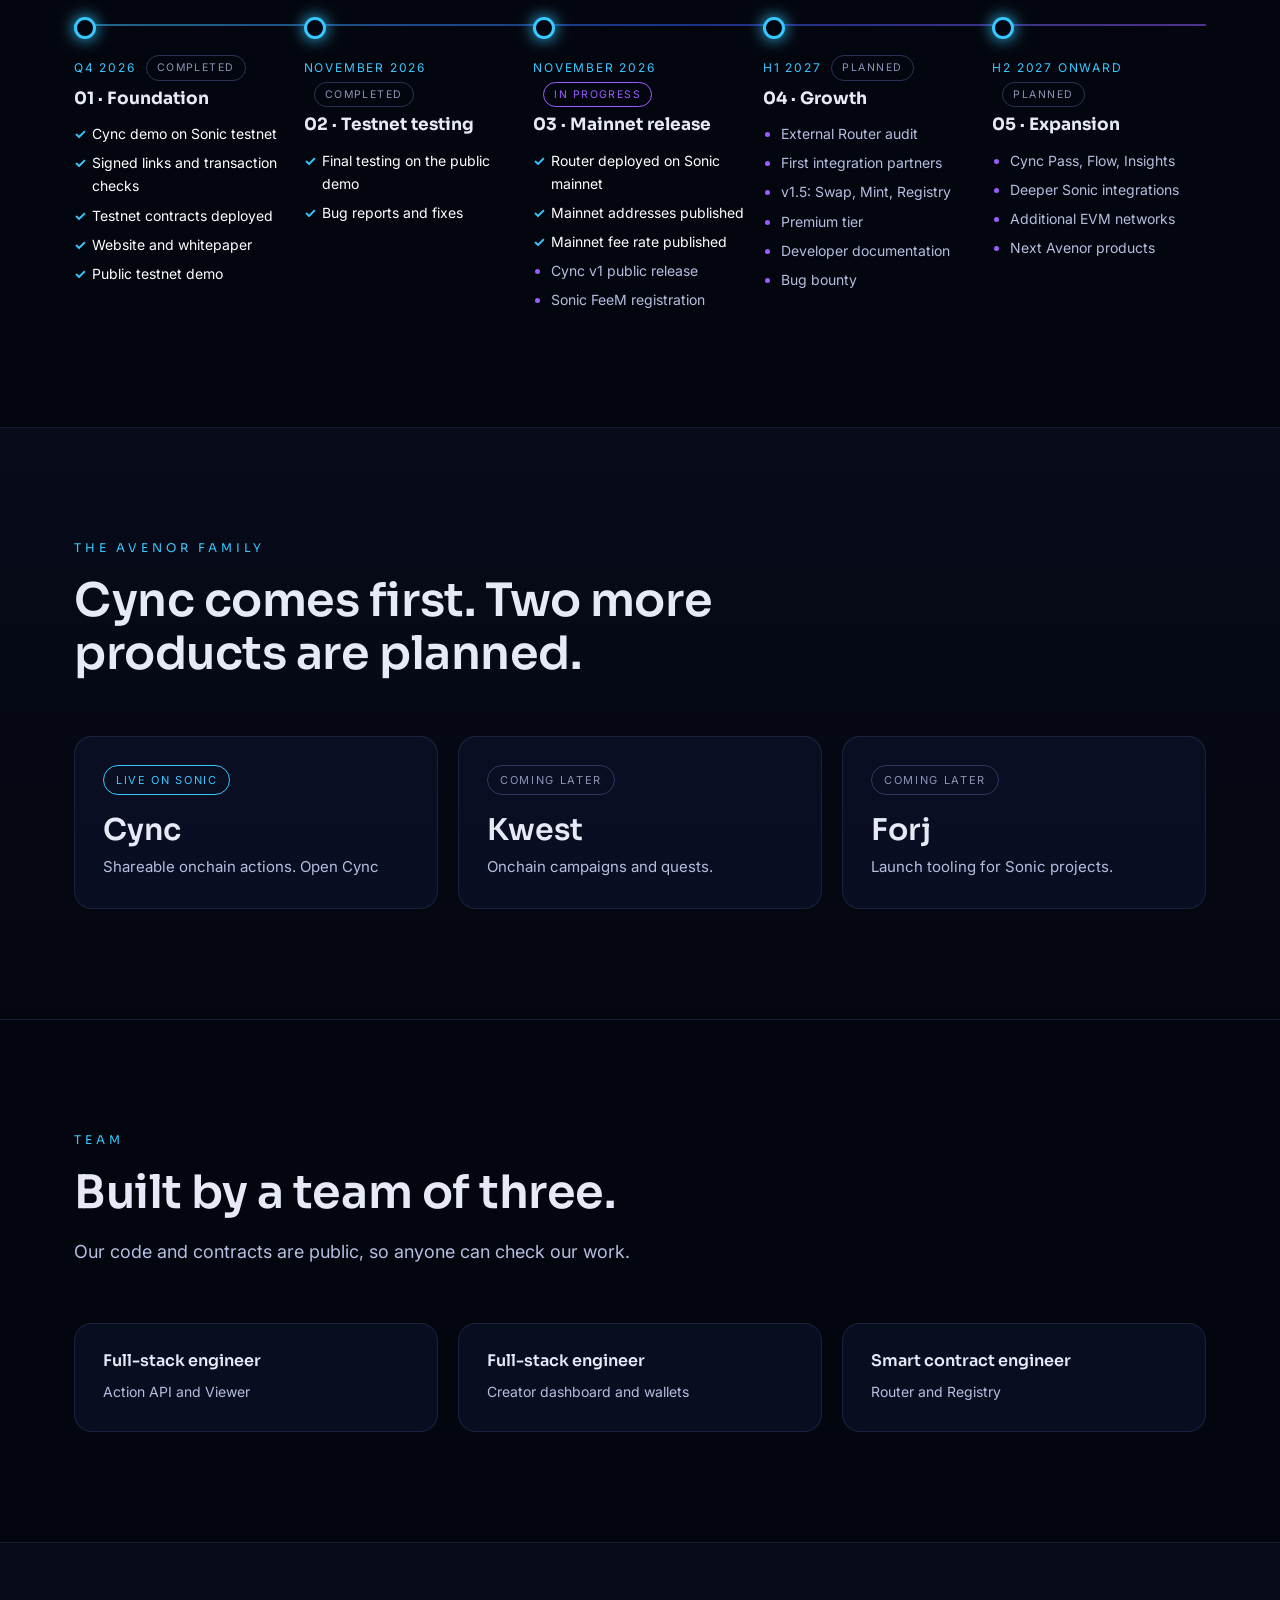
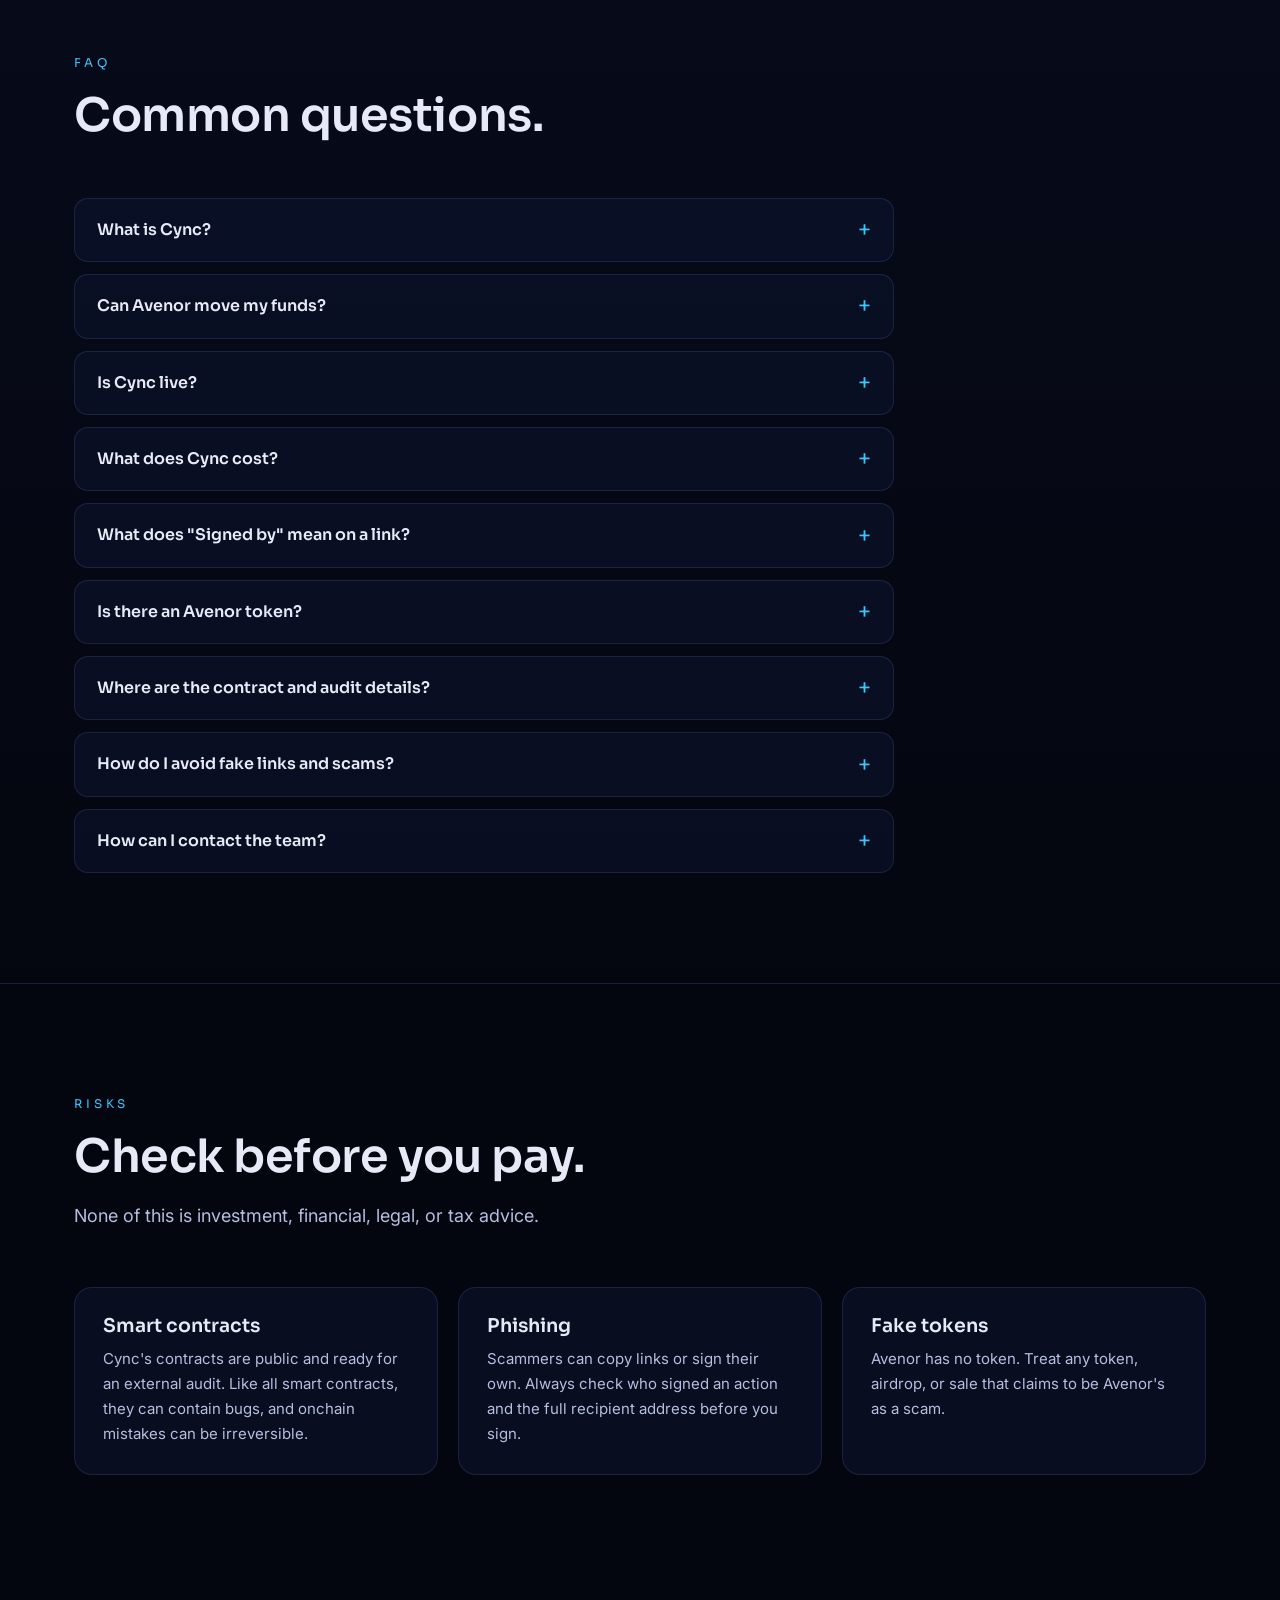
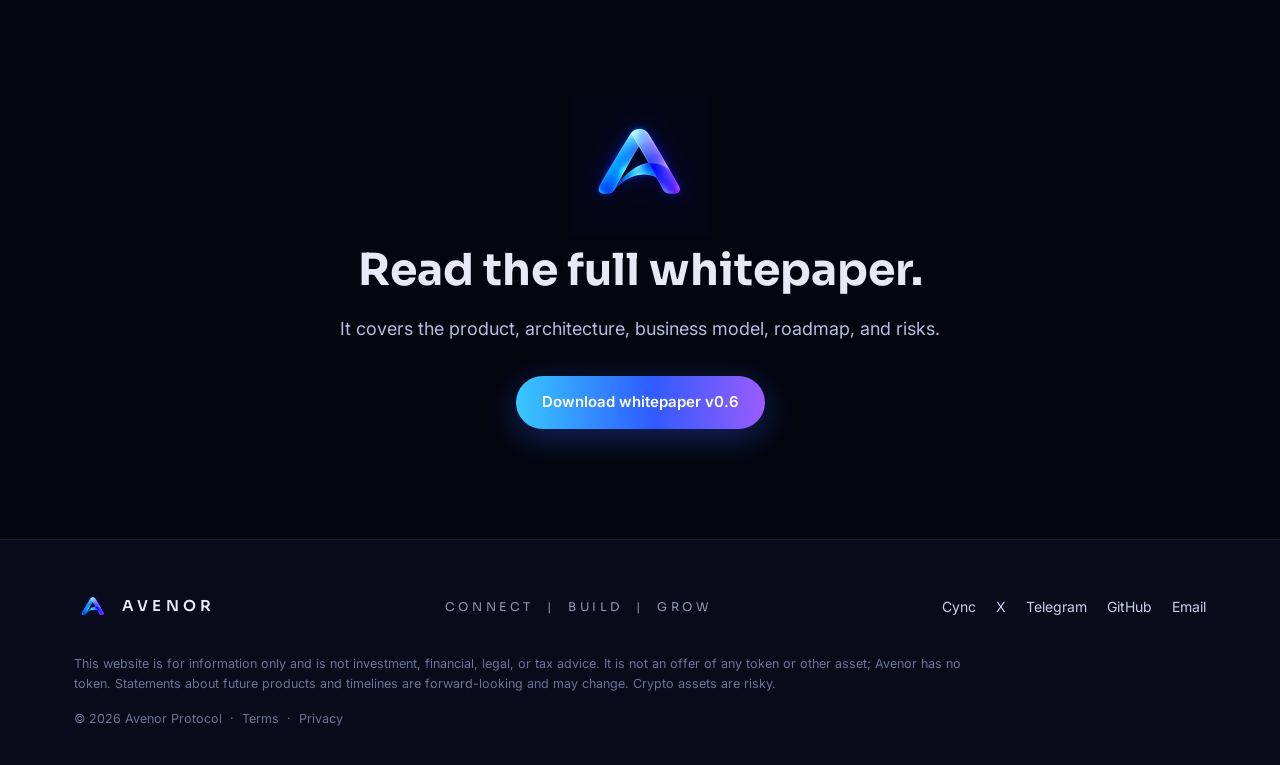
==== commit 569b5cc9: "update terms" ====
--- a/index.html
+++ b/index.html
@@ -39,7 +39,7 @@
       <a href="#roadmap">Roadmap</a>
       <a href="#team">Team</a>
       <a href="#faq">FAQ</a>
-      <a href="assets/Avenor_Whitepaper_v0.6_DRAFT.pdf" target="_blank" rel="noopener">Whitepaper</a>
+      <a href="assets/Avenor_Whitepaper_v0.6.pdf" target="_blank" rel="noopener">Whitepaper</a>
       <a href="https://cync.avenor-protocol.com" class="btn btn-sm" target="_blank" rel="noopener">Open Cync</a>
     </nav>
   </div>
@@ -60,7 +60,7 @@
       <p class="lead">Avenor turns an onchain action into a link that anyone can open, check, and complete. Our first product is <strong>Cync</strong>, on Sonic.</p>
       <div class="cta">
         <a href="https://cync.avenor-protocol.com" class="btn" target="_blank" rel="noopener">Open Cync</a>
-        <a href="assets/Avenor_Whitepaper_v0.6_DRAFT.pdf" class="btn btn-ghost" target="_blank" rel="noopener">Read the whitepaper</a>
+        <a href="assets/Avenor_Whitepaper_v0.6.pdf" class="btn btn-ghost" target="_blank" rel="noopener">Read the whitepaper</a>
       </div>
       <div class="status"><span class="dot"></span>Cync is live · Sonic mainnet</div>
     </div>
@@ -267,15 +267,13 @@
   <div class="wrap">
     <div class="section-head reveal">
       <div class="kicker">Team</div>
-      <h2>A pseudonymous team of five.</h2>
-      <p class="sub">We don't publish our names. Our code and contracts are public, so you can check our work yourself.</p>
-    </div>
-    <div class="grid-5">
+      <h2>Built by a team of three.</h2>
+      <p class="sub">Our code and contracts are public, so anyone can check our work.</p>
+    </div>
+    <div class="grid-3">
       <article class="card role reveal"><h3>Full-stack engineer</h3><p>Action API and Viewer</p></article>
       <article class="card role reveal"><h3>Full-stack engineer</h3><p>Creator dashboard and wallets</p></article>
       <article class="card role reveal"><h3>Smart contract engineer</h3><p>Router and Registry</p></article>
-      <article class="card role reveal"><h3>Data analyst</h3><p>Analytics and Insights</p></article>
-      <article class="card role reveal"><h3>Marketing lead</h3><p>Community and partnerships</p></article>
     </div>
   </div>
 </section>
@@ -306,16 +304,13 @@
   <div class="wrap">
     <div class="section-head reveal">
       <div class="kicker">Risks</div>
-      <h2>What you should know first.</h2>
-      <p class="sub">This is a summary; the whitepaper lists the risks in full. None of this is investment, financial, legal, or tax advice.</p>
-    </div>
-    <div class="grid-3">
-      <article class="card reveal"><h3>Smart contract risk</h3><p>Contracts can contain bugs even after an audit. Cync v1 is released on mainnet before an external audit, which is planned after release, and mistakes onchain can be irreversible.</p></article>
-      <article class="card reveal"><h3>Regulatory risk</h3><p>Rules for crypto assets vary by country and may change. Programs may be unavailable in some jurisdictions.</p></article>
-      <article class="card reveal"><h3>Stablecoin risk</h3><p>Most payments are in USSD and USDC. A stablecoin can lose its peg, and its issuer can change or restrict it.</p></article>
-      <article class="card reveal"><h3>Execution risk</h3><p>Timelines are estimates. Development, testing, or legal review may take longer than planned.</p></article>
-      <article class="card reveal"><h3>Team risk</h3><p>The team is pseudonymous. Our code and contracts are public, so you can check our work without knowing who we are.</p></article>
-      <article class="card reveal"><h3>Phishing risk</h3><p>Scammers can copy links or sign their own. Always check who signed an action and the full recipient address before you sign.</p></article>
+      <h2>Check before you pay.</h2>
+      <p class="sub">None of this is investment, financial, legal, or tax advice.</p>
+    </div>
+    <div class="grid-3">
+      <article class="card reveal"><h3>Smart contracts</h3><p>Cync's contracts are public and ready for an external audit. Like all smart contracts, they can contain bugs, and onchain mistakes can be irreversible.</p></article>
+      <article class="card reveal"><h3>Phishing</h3><p>Scammers can copy links or sign their own. Always check who signed an action and the full recipient address before you sign.</p></article>
+      <article class="card reveal"><h3>Fake tokens</h3><p>Avenor has no token. Treat any token, airdrop, or sale that claims to be Avenor's as a scam.</p></article>
     </div>
   </div>
 </section>
@@ -325,8 +320,8 @@
   <div class="wrap final-inner reveal">
     <img src="assets/logo-sm.webp" alt="" width="140" height="140" loading="lazy">
     <h2>Read the full whitepaper.</h2>
-    <p class="sub">It covers the product, architecture, business model, roadmap, and risks. It is still a draft and may change after legal review.</p>
-    <a href="assets/Avenor_Whitepaper_v0.6_DRAFT.pdf" class="btn" target="_blank" rel="noopener">Download whitepaper v0.6 (draft)</a>
+    <p class="sub">It covers the product, architecture, business model, roadmap, and risks.</p>
+    <a href="assets/Avenor_Whitepaper_v0.6.pdf" class="btn" target="_blank" rel="noopener">Download whitepaper v0.6</a>
   </div>
 </section>
 
